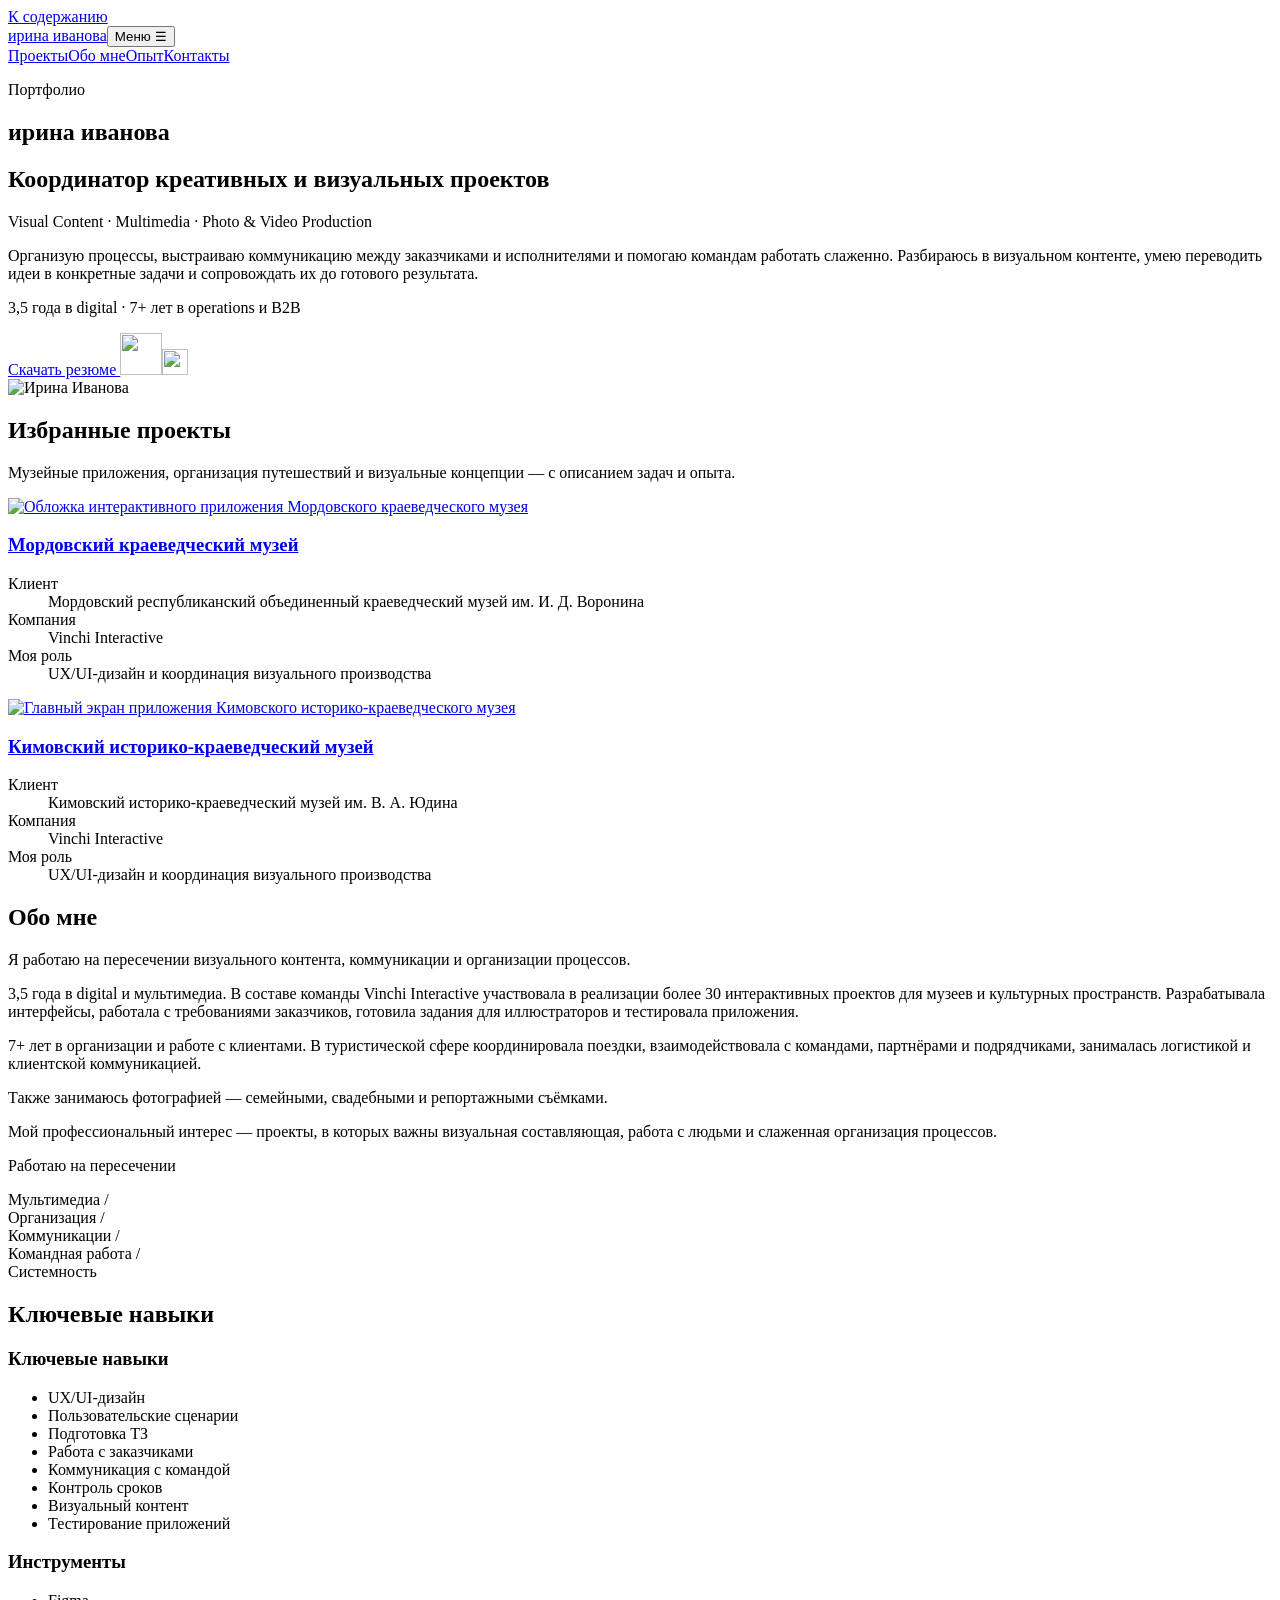
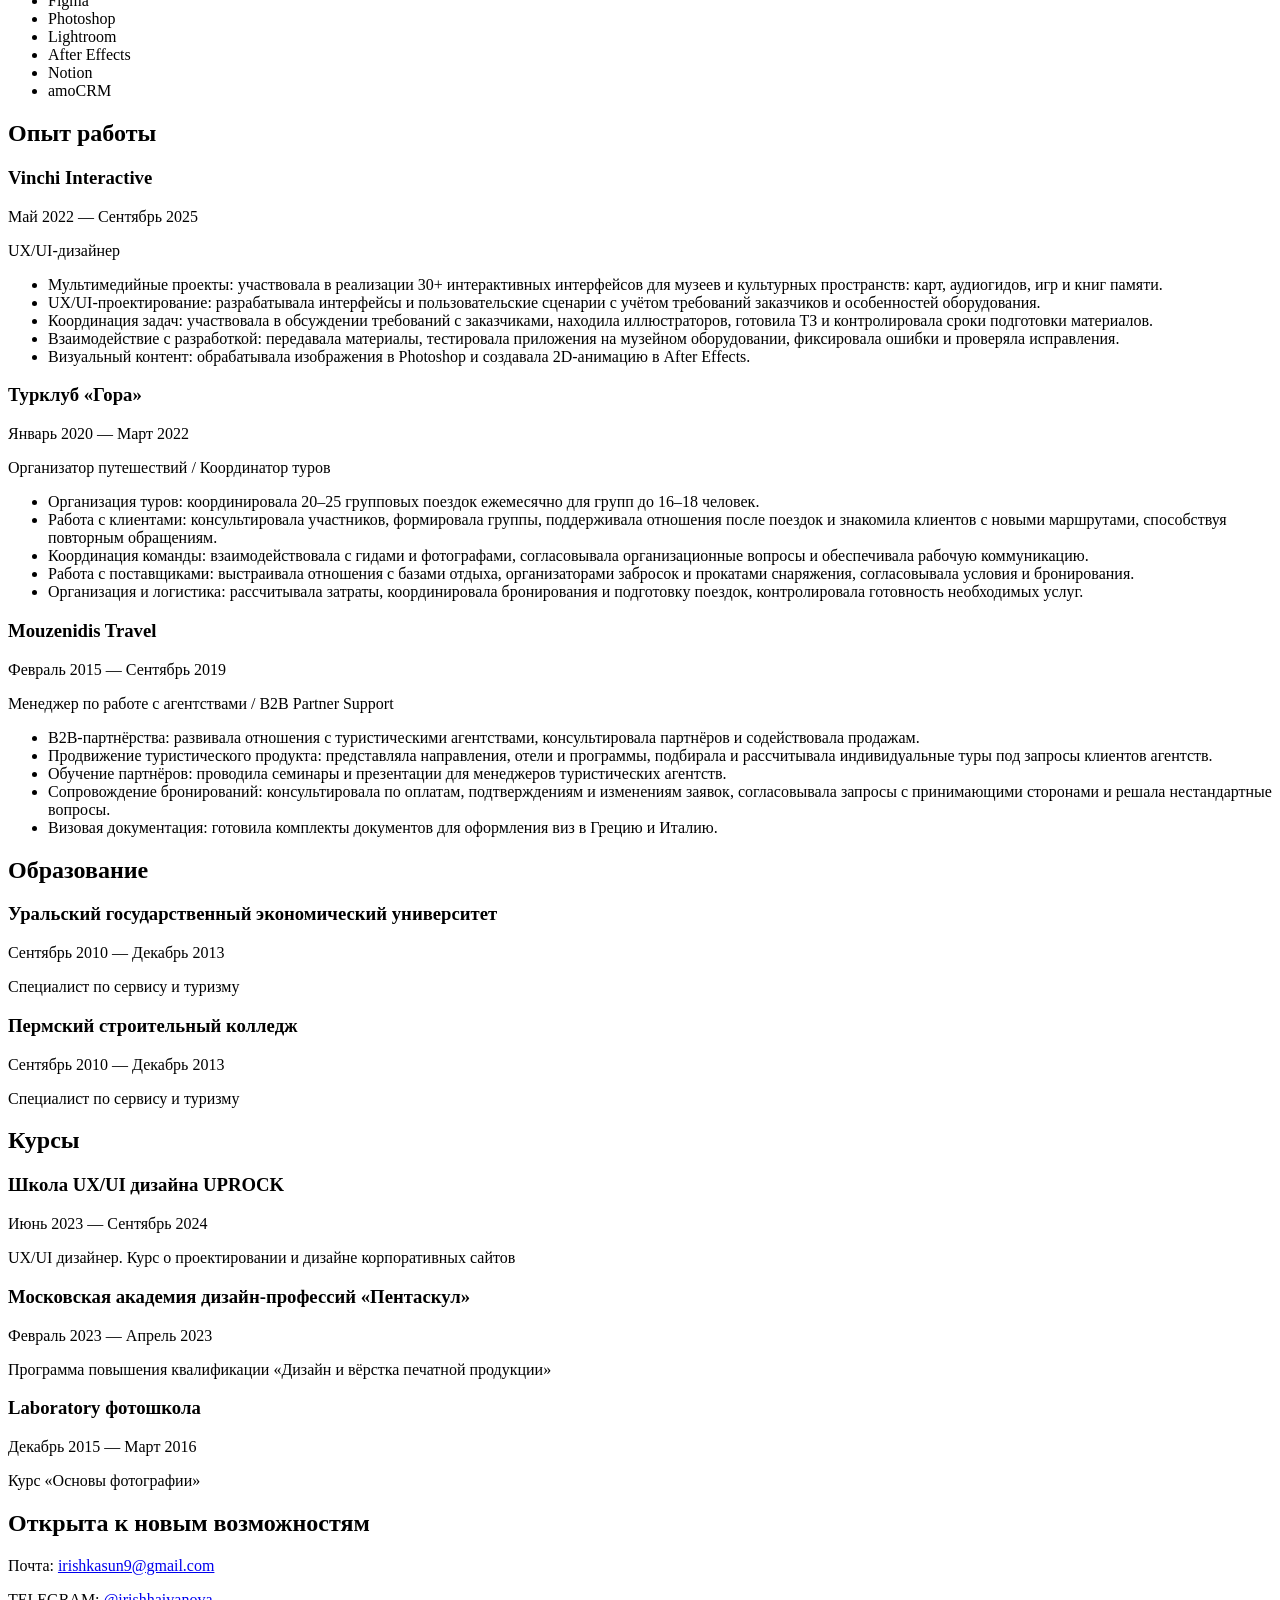
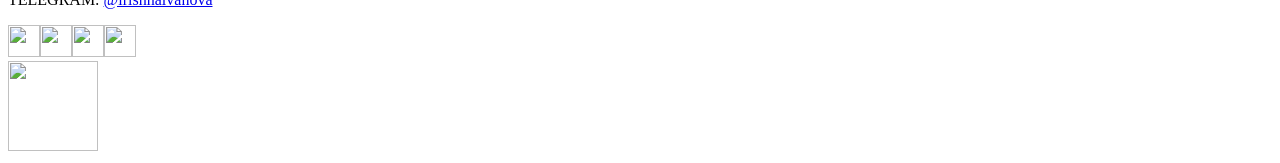
==== index.html @ a495ea42 "ver. 0.9.1" ====
<!DOCTYPE html><html lang="ru"><head><meta charset="UTF-8"><meta name="viewport" content="width=device-width, initial-scale=1"><meta name="description" content="Координация проектов, UX/UI-дизайн и фотография. Опыт Ирины Ивановой в туризме, музейных интерактивах и визуальных историях. Белград, Сербия."><meta name="theme-color" content="#0a0a0a"><meta property="og:title" content="Ирина Иванова — проекты, дизайн и фотография"><meta property="og:description" content="Координация проектов, UX/UI-дизайн и фотография. Опыт Ирины Ивановой в туризме, музейных интерактивах и визуальных историях. Белград, Сербия."><meta property="og:type" content="website"><meta property="og:locale" content="ru_RU"><link rel="icon" type="image/svg+xml" href="/personal-site/favicon.svg"><title>Ирина Иванова — проекты, дизайн и фотография</title><link rel="stylesheet" href="/personal-site/_astro/BaseLayout.BoAGHqzW.css"></head><body><a class="skip-link" href="#main">К содержанию</a><header class="site-header"><a class="wordmark" href="/personal-site/" aria-label="Ирина Иванова — главная">ирина иванова</a><button class="menu-toggle" type="button" aria-expanded="false" aria-controls="main-nav">Меню <span aria-hidden="true">☰</span></button><nav id="main-nav" aria-label="Основная навигация"><a href="/personal-site/#projects">Проекты</a><a href="/personal-site/#about">Обо мне</a><a href="/personal-site/#experience">Опыт</a><a href="#contact">Контакты</a></nav></header><script type="module">var e=document.querySelector(`.menu-toggle`),t=document.querySelector(`#main-nav`);function n(){e?.setAttribute(`aria-expanded`,`false`),t?.classList.remove(`is-open`)}e?.addEventListener(`click`,()=>{let n=e.getAttribute(`aria-expanded`)!==`true`;e.setAttribute(`aria-expanded`,String(n)),t?.classList.toggle(`is-open`,n)}),t?.querySelectorAll(`a`).forEach(e=>e.addEventListener(`click`,n)),document.addEventListener(`keydown`,t=>{t.key===`Escape`&&e?.getAttribute(`aria-expanded`)===`true`&&(n(),e.focus())});</script><main id="main"><section class="hero wrap" aria-labelledby="hero-title"><div class="hero-copy"><p class="eyebrow">Портфолио</p><h1 id="hero-title">ирина иванова</h1><div class="hero-description"><h2>Координатор креативных и визуальных проектов</h2><p class="hero-directions">Visual Content · Multimedia · Photo &amp; Video Production</p><p>Организую процессы, выстраиваю коммуникацию между заказчиками и исполнителями и помогаю командам работать слаженно. Разбираюсь в визуальном контенте, умею переводить идеи в конкретные задачи и сопровождать их до готового результата.</p><p class="hero-summary">3,5 года в digital · 7+ лет в operations и B2B</p></div><div class="hero-actions"><a class="button" href="/personal-site/documents/irina-ivanova-resume.pdf" download>Скачать резюме <img src="/personal-site/icons/button-circle.svg" alt="" width="42" height="42"></a><span class="hero-social social-placeholder" role="img" aria-label="LinkedIn — ссылка скоро появится" title="LinkedIn — ссылка скоро появится"><img src="/personal-site/icons/linkedin-small.svg" alt="" width="26" height="26"></span></div></div><img class="hero-portrait" src="/personal-site/images/figma-portrait.png" alt="Ирина Иванова" width="380" height="376" fetchpriority="high"></section><section id="projects" class="section projects-section"><div class="wrap"><div class="projects-heading"><h2>Избранные проекты</h2><p>Музейные приложения, организация путешествий и визуальные концепции — с описанием задач и опыта.</p></div><div class="project-grid"><article class="project-card"><a class="project-image" href="/personal-site/projects/mordovia/" aria-label="Посмотреть проект: Мордовский краеведческий музей"><img src="/personal-site/images/mordovia/cover.webp" alt="Обложка интерактивного приложения Мордовского краеведческого музея" width="480" height="340" loading="lazy"></a><div class="project-info"><h3><a href="/personal-site/projects/mordovia/">Мордовский краеведческий музей</a></h3><dl class="project-facts"><div><dt>Клиент</dt><dd>Мордовский республиканский объединенный краеведческий музей им. И. Д. Воронина</dd></div><div><dt>Компания</dt><dd>Vinchi Interactive</dd></div><div><dt>Моя роль</dt><dd>UX/UI-дизайн и координация визуального производства</dd></div></dl></div></article><article class="project-card"><a class="project-image" href="/personal-site/projects/kimovsk/" aria-label="Посмотреть проект: Кимовский историко-краеведческий музей"><img src="/personal-site/images/kimovsk/cover.webp" alt="Главный экран приложения Кимовского историко-краеведческого музея" width="480" height="340" loading="lazy"></a><div class="project-info"><h3><a href="/personal-site/projects/kimovsk/">Кимовский историко-краеведческий музей</a></h3><dl class="project-facts"><div><dt>Клиент</dt><dd>Кимовский историко-краеведческий музей им. В. А. Юдина</dd></div><div><dt>Компания</dt><dd>Vinchi Interactive</dd></div><div><dt>Моя роль</dt><dd>UX/UI-дизайн и координация визуального производства</dd></div></dl></div></article></div></div></section><section id="about" class="section"><div class="wrap about-grid"><div><h2>Обо мне</h2><div class="about-copy"><p>Я работаю на пересечении визуального контента, коммуникации и организации процессов.</p><p>3,5 года в digital и мультимедиа. В составе команды Vinchi Interactive участвовала в реализации более 30 интерактивных проектов для музеев и культурных пространств. Разрабатывала интерфейсы, работала с требованиями заказчиков, готовила задания для иллюстраторов и тестировала приложения.</p><p>7+ лет в организации и работе с клиентами. В туристической сфере координировала поездки, взаимодействовала с командами, партнёрами и подрядчиками, занималась логистикой и клиентской коммуникацией.</p><p>Также занимаюсь фотографией — семейными, свадебными и репортажными съёмками.</p><p>Мой профессиональный интерес — проекты, в которых важны визуальная составляющая, работа с людьми и слаженная организация процессов.</p></div></div><div class="intersection"><p class="eyebrow">Работаю на пересечении</p><p class="intersection-words"><span>Мультимедиа /</span><br> Организация /<br> <span>Коммуникации /</span><br> Командная работа /<br> <span>Системность</span></p></div></div></section><section id="skills" class="section"><div class="wrap split-section"><h2>Ключевые навыки</h2><div class="skill-groups"><div><h3>Ключевые навыки</h3><ul class="chips"><li>UX/UI-дизайн</li><li>Пользовательские сценарии</li><li>Подготовка ТЗ</li><li>Работа с заказчиками</li><li>Коммуникация с командой</li><li>Контроль сроков</li><li>Визуальный контент</li><li>Тестирование приложений</li></ul></div><div><h3>Инструменты</h3><ul class="chips"><li>Figma</li><li>Photoshop</li><li>Lightroom</li><li>After Effects</li><li>Notion</li><li>amoCRM</li></ul></div></div></div></section><section id="experience" class="section"><div class="wrap split-section"><h2>Опыт работы</h2><div class="entries"><article class="entry"><div class="entry-heading"><h3>Vinchi Interactive</h3><p class="entry-date">Май 2022 — Сентябрь 2025</p></div><p class="entry-subtitle">UX/UI-дизайнер</p><ul><li>Мультимедийные проекты: участвовала в реализации 30+ интерактивных интерфейсов для музеев и культурных пространств: карт, аудиогидов, игр и книг памяти.</li><li>UX/UI-проектирование: разрабатывала интерфейсы и пользовательские сценарии с учётом требований заказчиков и особенностей оборудования.</li><li>Координация задач: участвовала в обсуждении требований с заказчиками, находила иллюстраторов, готовила ТЗ и контролировала сроки подготовки материалов.</li><li>Взаимодействие с разработкой: передавала материалы, тестировала приложения на музейном оборудовании, фиксировала ошибки и проверяла исправления.</li><li>Визуальный контент: обрабатывала изображения в Photoshop и создавала 2D-анимацию в After Effects.</li></ul></article><article class="entry"><div class="entry-heading"><h3>Турклуб «Гора»</h3><p class="entry-date">Январь 2020 — Март 2022</p></div><p class="entry-subtitle">Организатор путешествий / Координатор туров</p><ul><li>Организация туров: координировала 20–25 групповых поездок ежемесячно для групп до 16–18 человек.</li><li>Работа с клиентами: консультировала участников, формировала группы, поддерживала отношения после поездок и знакомила клиентов с новыми маршрутами, способствуя повторным обращениям.</li><li>Координация команды: взаимодействовала с гидами и фотографами, согласовывала организационные вопросы и обеспечивала рабочую коммуникацию.</li><li>Работа с поставщиками: выстраивала отношения с базами отдыха, организаторами забросок и прокатами снаряжения, согласовывала условия и бронирования.</li><li>Организация и логистика: рассчитывала затраты, координировала бронирования и подготовку поездок, контролировала готовность необходимых услуг.</li></ul></article><article class="entry"><div class="entry-heading"><h3>Mouzenidis Travel</h3><p class="entry-date">Февраль 2015 — Сентябрь 2019</p></div><p class="entry-subtitle">Менеджер по работе с агентствами / B2B Partner Support</p><ul><li>B2B-партнёрства: развивала отношения с туристическими агентствами, консультировала партнёров и содействовала продажам.</li><li>Продвижение туристического продукта: представляла направления, отели и программы, подбирала и рассчитывала индивидуальные туры под запросы клиентов агентств.</li><li>Обучение партнёров: проводила семинары и презентации для менеджеров туристических агентств.</li><li>Сопровождение бронирований: консультировала по оплатам, подтверждениям и изменениям заявок, согласовывала запросы с принимающими сторонами и решала нестандартные вопросы.</li><li>Визовая документация: готовила комплекты документов для оформления виз в Грецию и Италию.</li></ul></article></div></div></section><section id="education" class="section"><div class="wrap split-section"><h2>Образование</h2><div class="entries"><article class="entry"><div class="entry-heading"><h3>Уральский государственный экономический университет</h3><p class="entry-date">Сентябрь 2010 — Декабрь 2013</p></div><p class="entry-subtitle">Специалист по сервису и туризму</p></article><article class="entry"><div class="entry-heading"><h3>Пермский строительный колледж</h3><p class="entry-date">Сентябрь 2010 — Декабрь 2013</p></div><p class="entry-subtitle">Специалист по сервису и туризму</p></article></div></div></section><section id="courses" class="section"><div class="wrap split-section"><h2>Курсы</h2><div class="entries"><article class="entry"><div class="entry-heading"><h3>Школа UX/UI дизайна UPROCK</h3><p class="entry-date">Июнь 2023 — Сентябрь 2024</p></div><p class="entry-subtitle">UX/UI дизайнер. Курс о проектировании и дизайне корпоративных сайтов</p></article><article class="entry"><div class="entry-heading"><h3>Московская академия дизайн-профессий «Пентаскул»</h3><p class="entry-date">Февраль 2023 — Апрель 2023</p></div><p class="entry-subtitle">Программа повышения квалификации «Дизайн и вёрстка печатной продукции»</p></article><article class="entry"><div class="entry-heading"><h3>Laboratory фотошкола</h3><p class="entry-date">Декабрь 2015 — Март 2016</p></div><p class="entry-subtitle">Курс «Основы фотографии»</p></article></div></div></section></main><footer id="contact" class="contact-section"><div class="wrap contact-inner"><div><h2>Открыта к новым возможностям</h2><div class="contact-details"><p>Почта: <a href="mailto:irishkasun9@gmail.com">irishkasun9@gmail.com</a></p><p>TELEGRAM: <a href="https://t.me/irishhaivanova" target="_blank" rel="noreferrer">@irishhaivanova</a></p></div><div class="social-links" aria-label="Социальные сети"><span class="social-placeholder" role="img" aria-label="LinkedIn — ссылка скоро появится" title="LinkedIn — ссылка скоро появится"><img src="/personal-site/icons/linkedin.svg" alt="" width="32" height="32"></span><a href="https://www.behance.net/irinaivanovaperm" target="_blank" rel="noreferrer" aria-label="Behance"><img src="/personal-site/icons/behance.svg" alt="" width="32" height="32"></a><span class="social-placeholder" role="img" aria-label="Instagram — ссылка скоро появится" title="Instagram — ссылка скоро появится"><img src="/personal-site/icons/instagram.svg" alt="" width="32" height="32"></span><a href="https://t.me/irishhaivanova" target="_blank" rel="noreferrer" aria-label="Telegram"><img src="/personal-site/icons/telegram.svg" alt="" width="32" height="32"></a></div></div><a class="back-to-top" href="#main" aria-label="Вернуться наверх"><img src="/personal-site/icons/top-circle.svg" alt="" width="90" height="90"><img class="top-arrow" src="/personal-site/icons/top-arrow.svg" alt="" width="24.3223" height="17.9445"></a></div></footer><dialog class="lightbox" aria-label="Просмотр изображения"><button class="lightbox-close" type="button" aria-label="Закрыть изображение">Закрыть ×</button><figure><img alt=""><figcaption></figcaption></figure></dialog><script type="module">var e=document.querySelector(`.lightbox`),t=e?.querySelector(`img`),n=e?.querySelector(`figcaption`);document.querySelectorAll(`[data-image]`).forEach(r=>{r.addEventListener(`click`,()=>{e&&t&&n&&(t.src=r.dataset.image||``,t.alt=r.dataset.caption||``,n.textContent=r.dataset.caption||``,e.showModal(),document.body.classList.add(`dialog-open`))})}),e?.querySelector(`button`)?.addEventListener(`click`,()=>e.close()),e?.addEventListener(`click`,t=>{t.target===e&&e.close()}),e?.addEventListener(`close`,()=>document.body.classList.remove(`dialog-open`));</script></body></html>
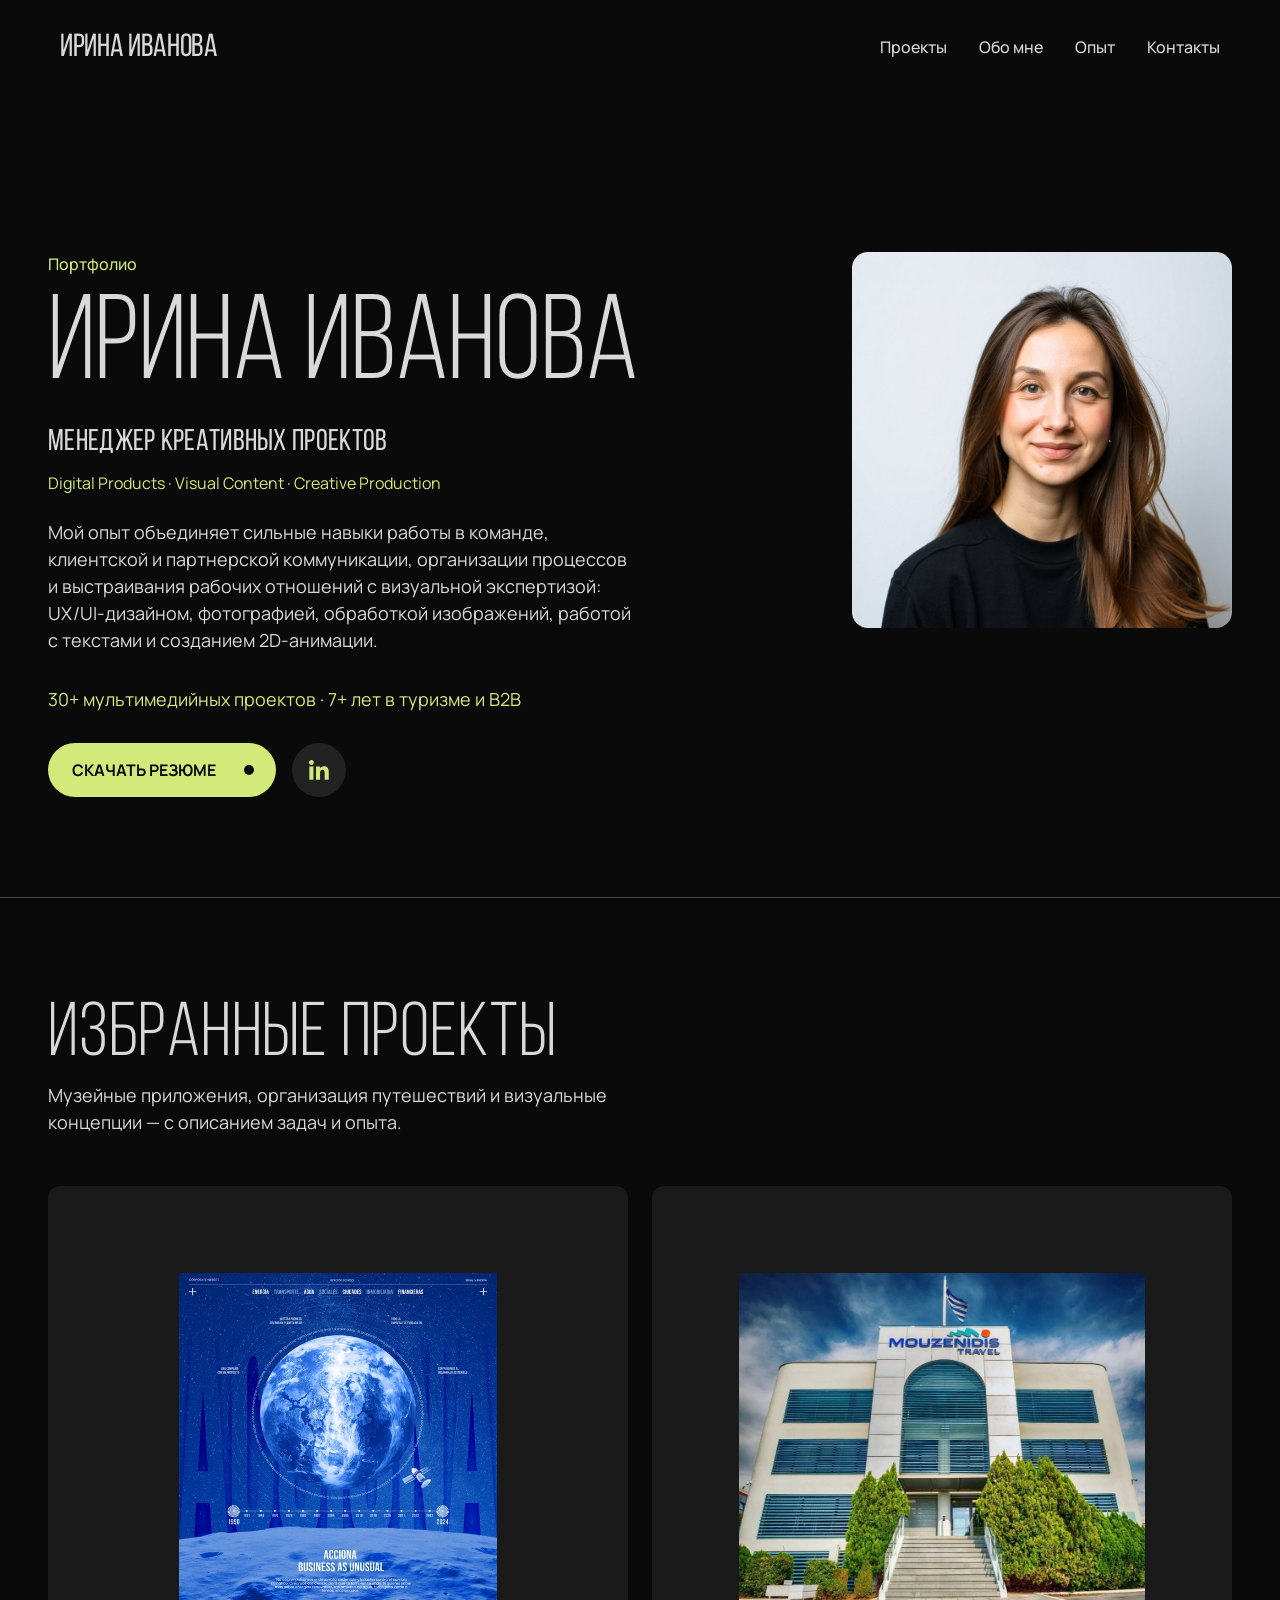
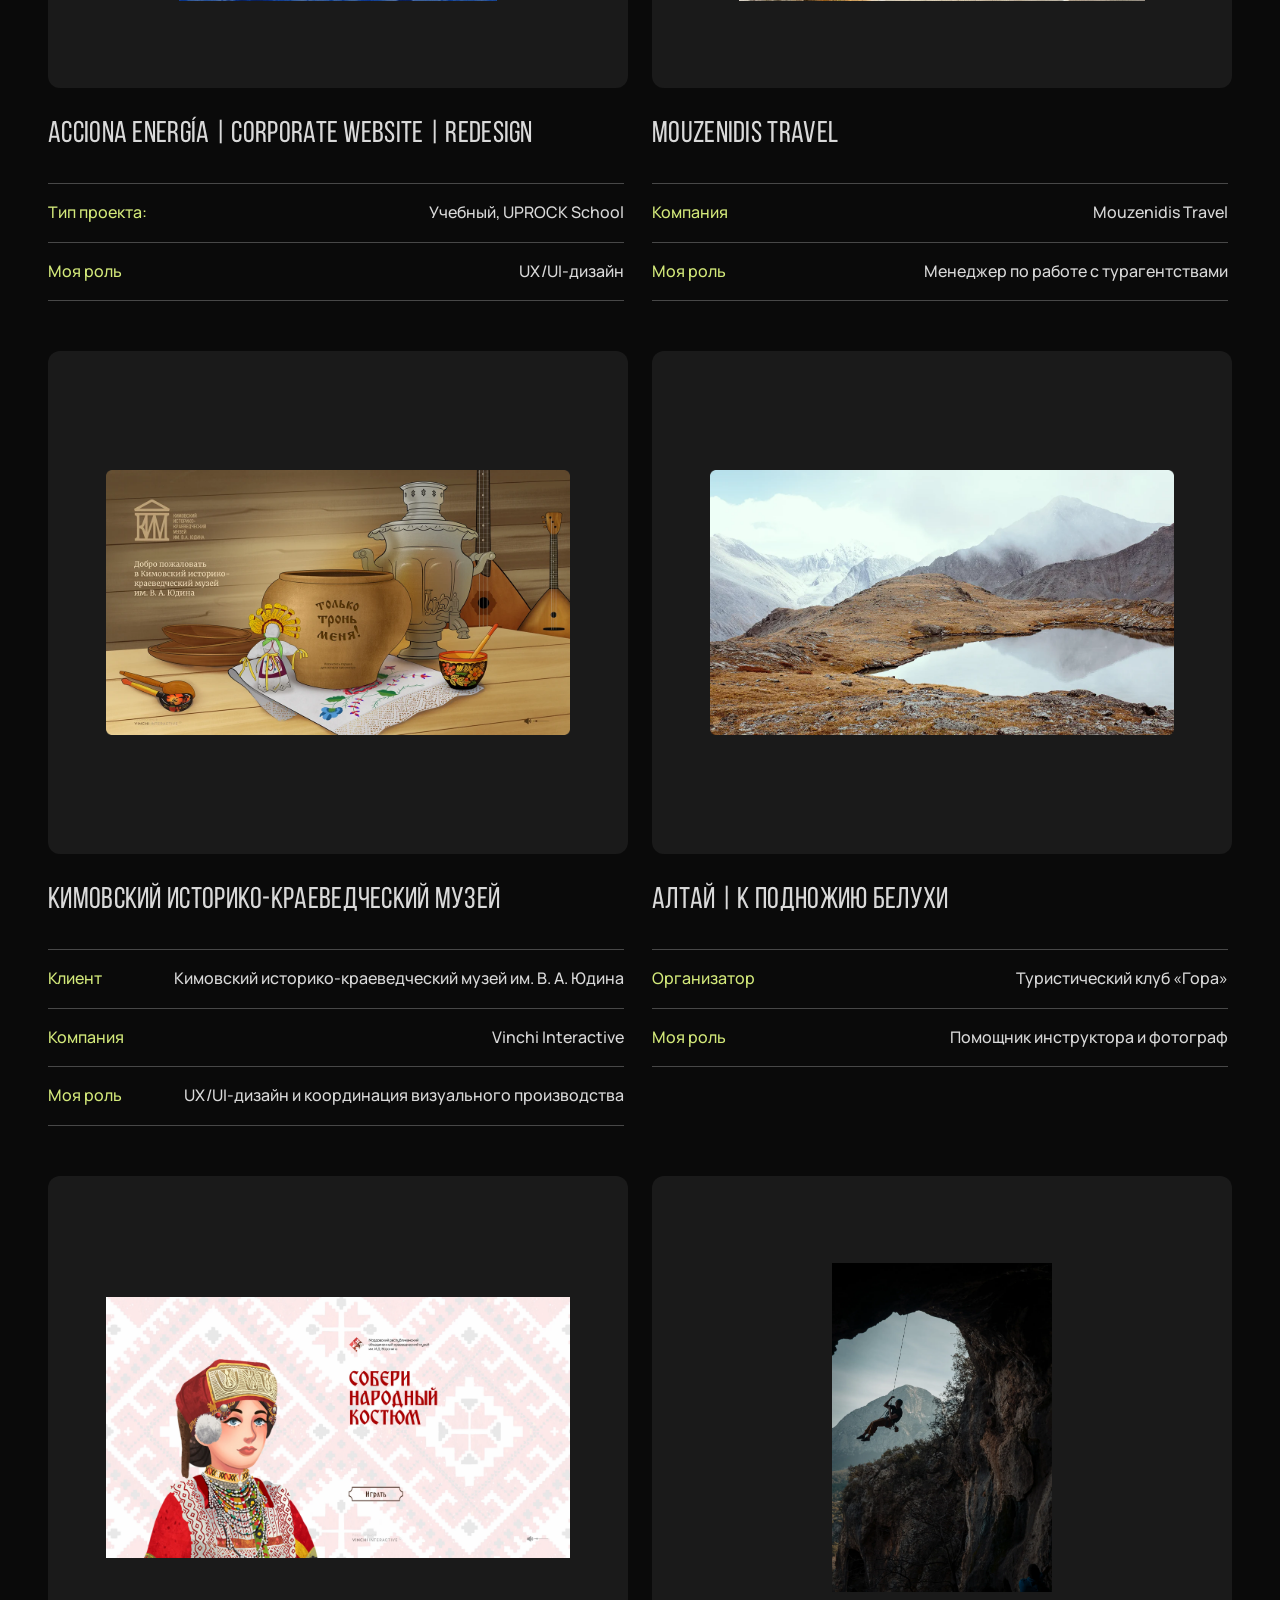
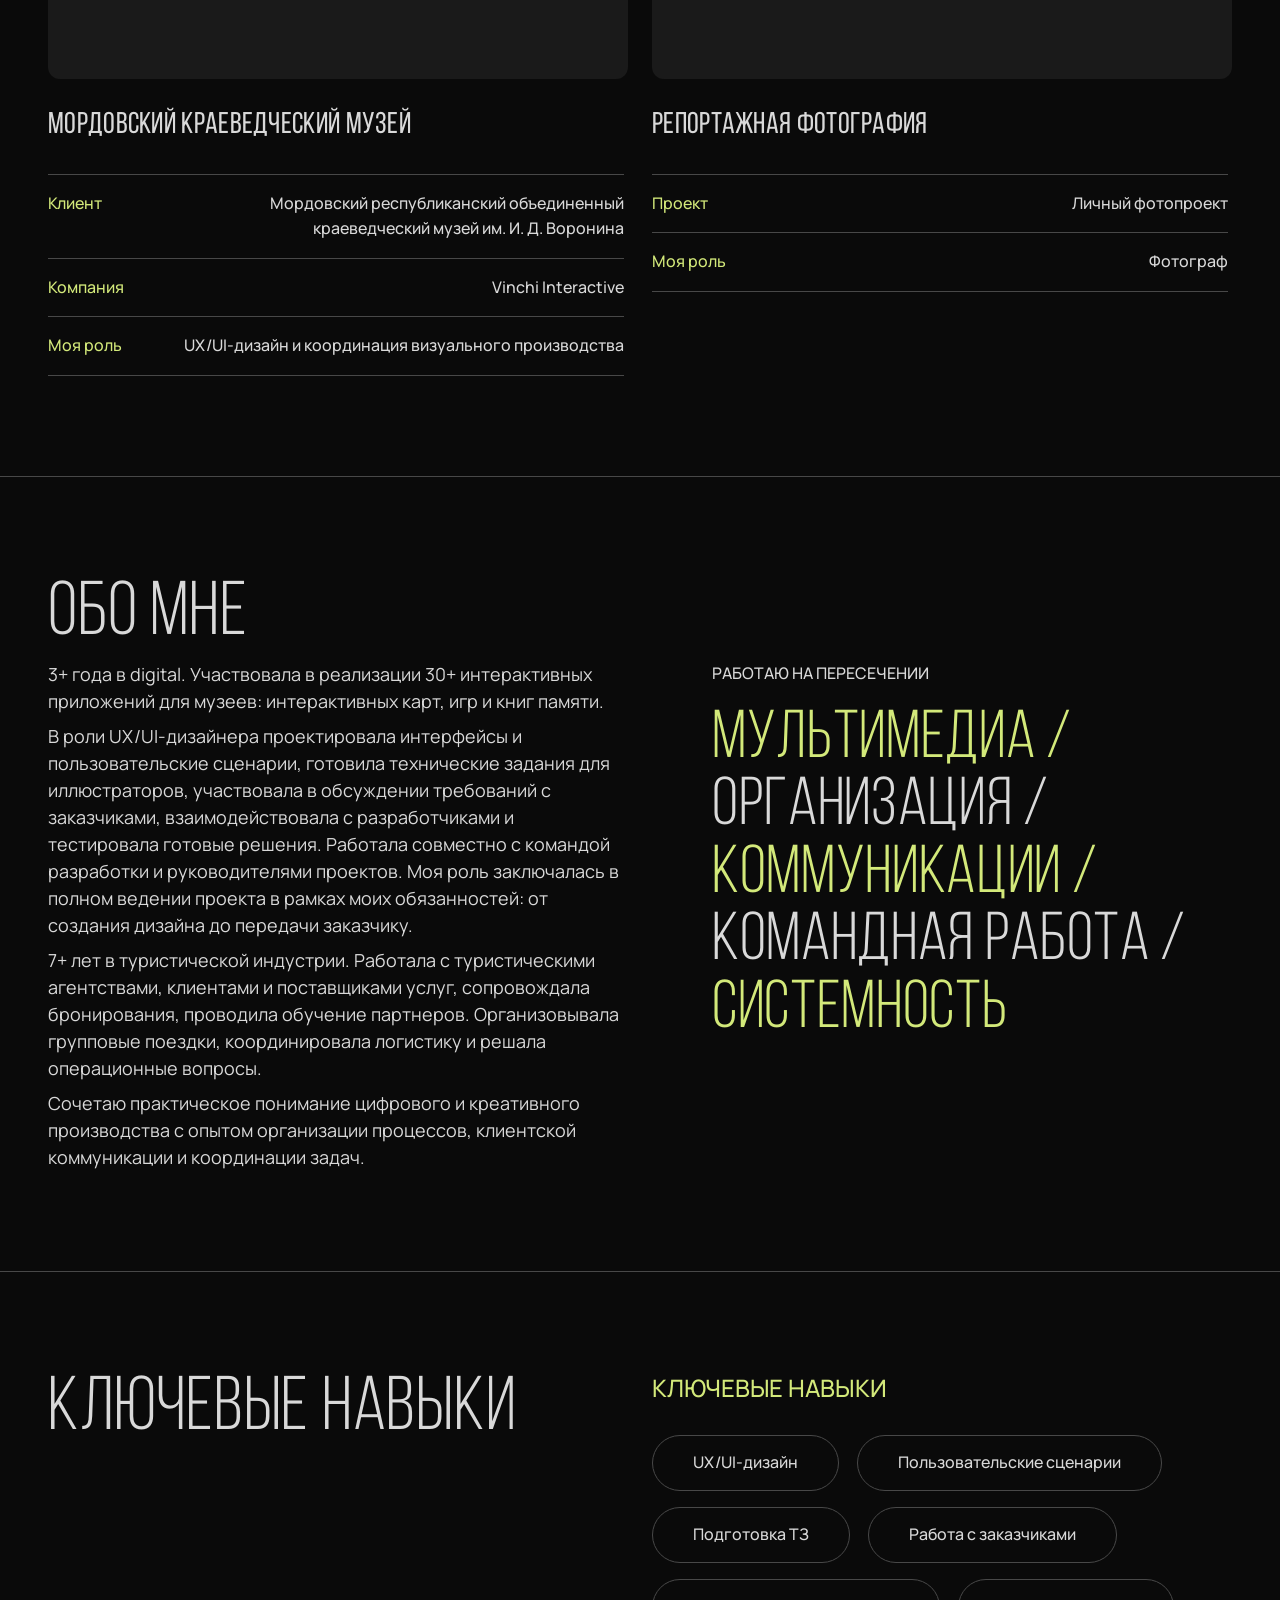
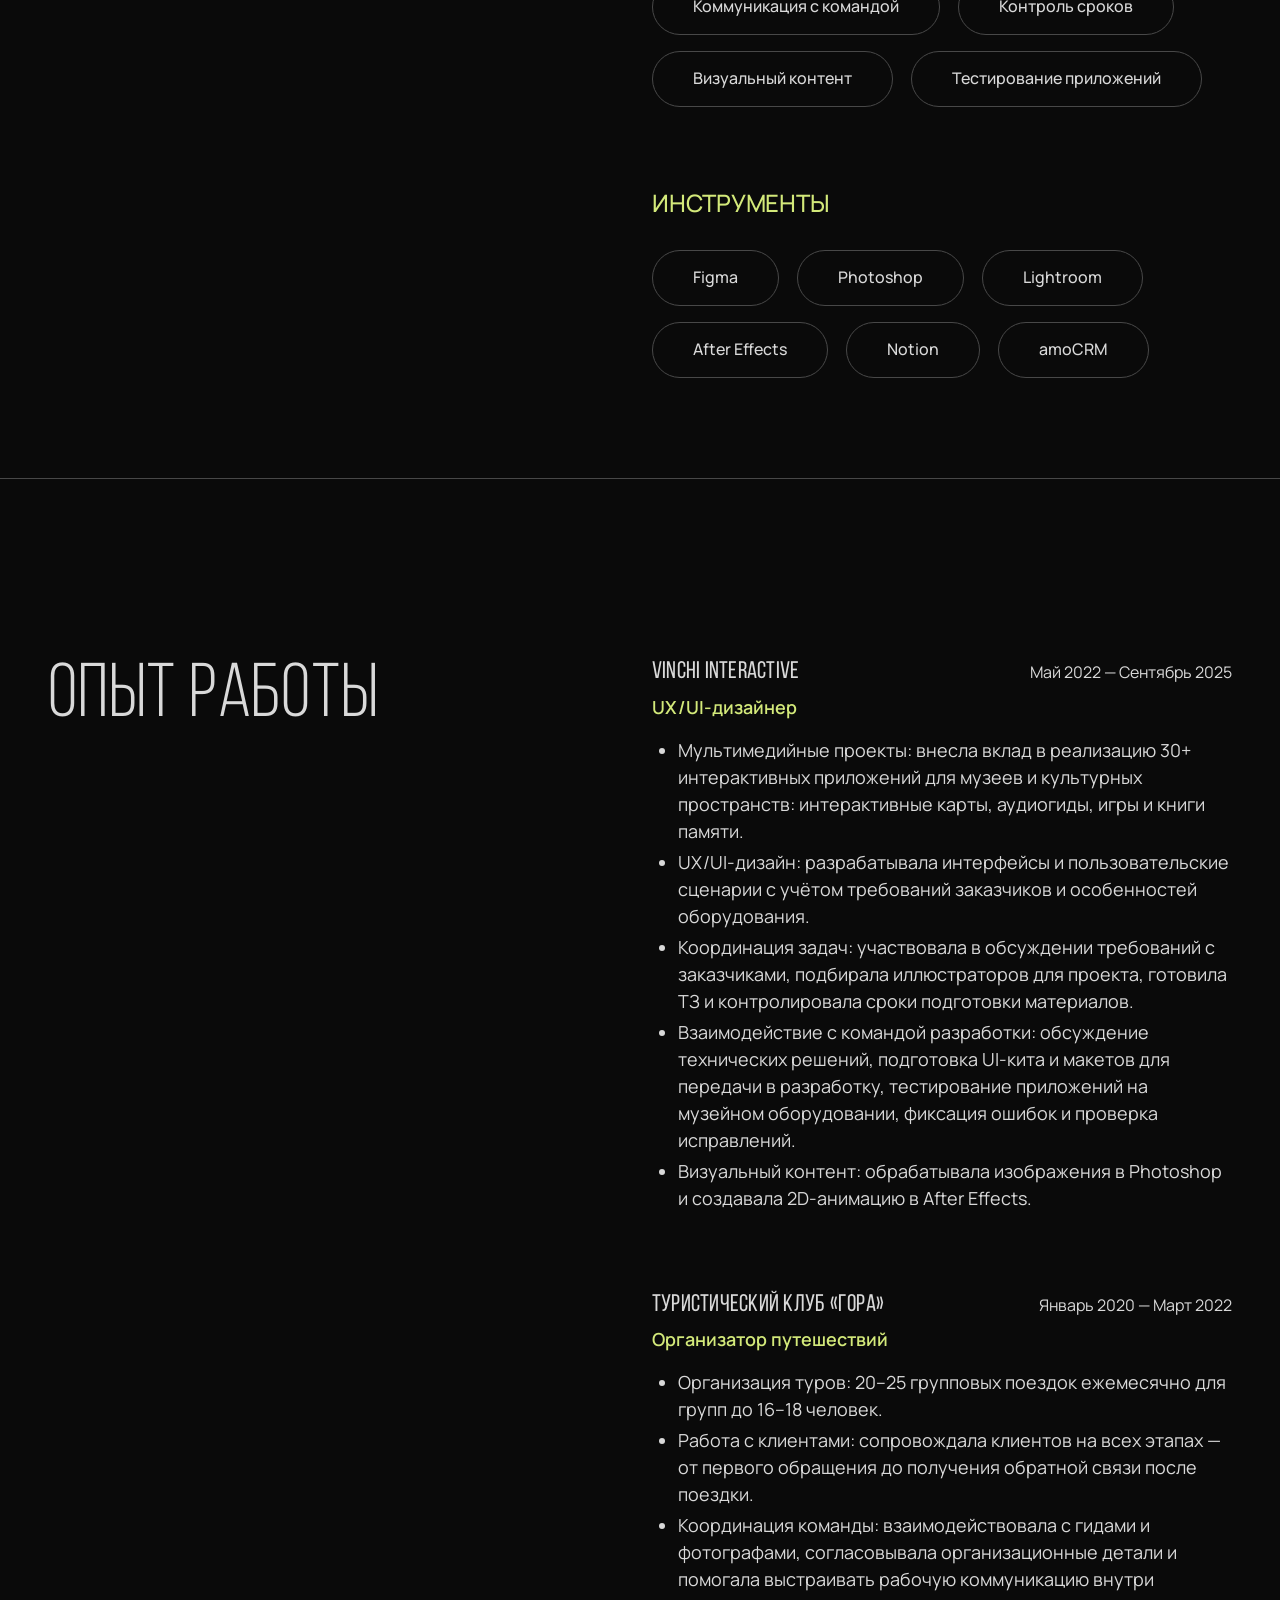
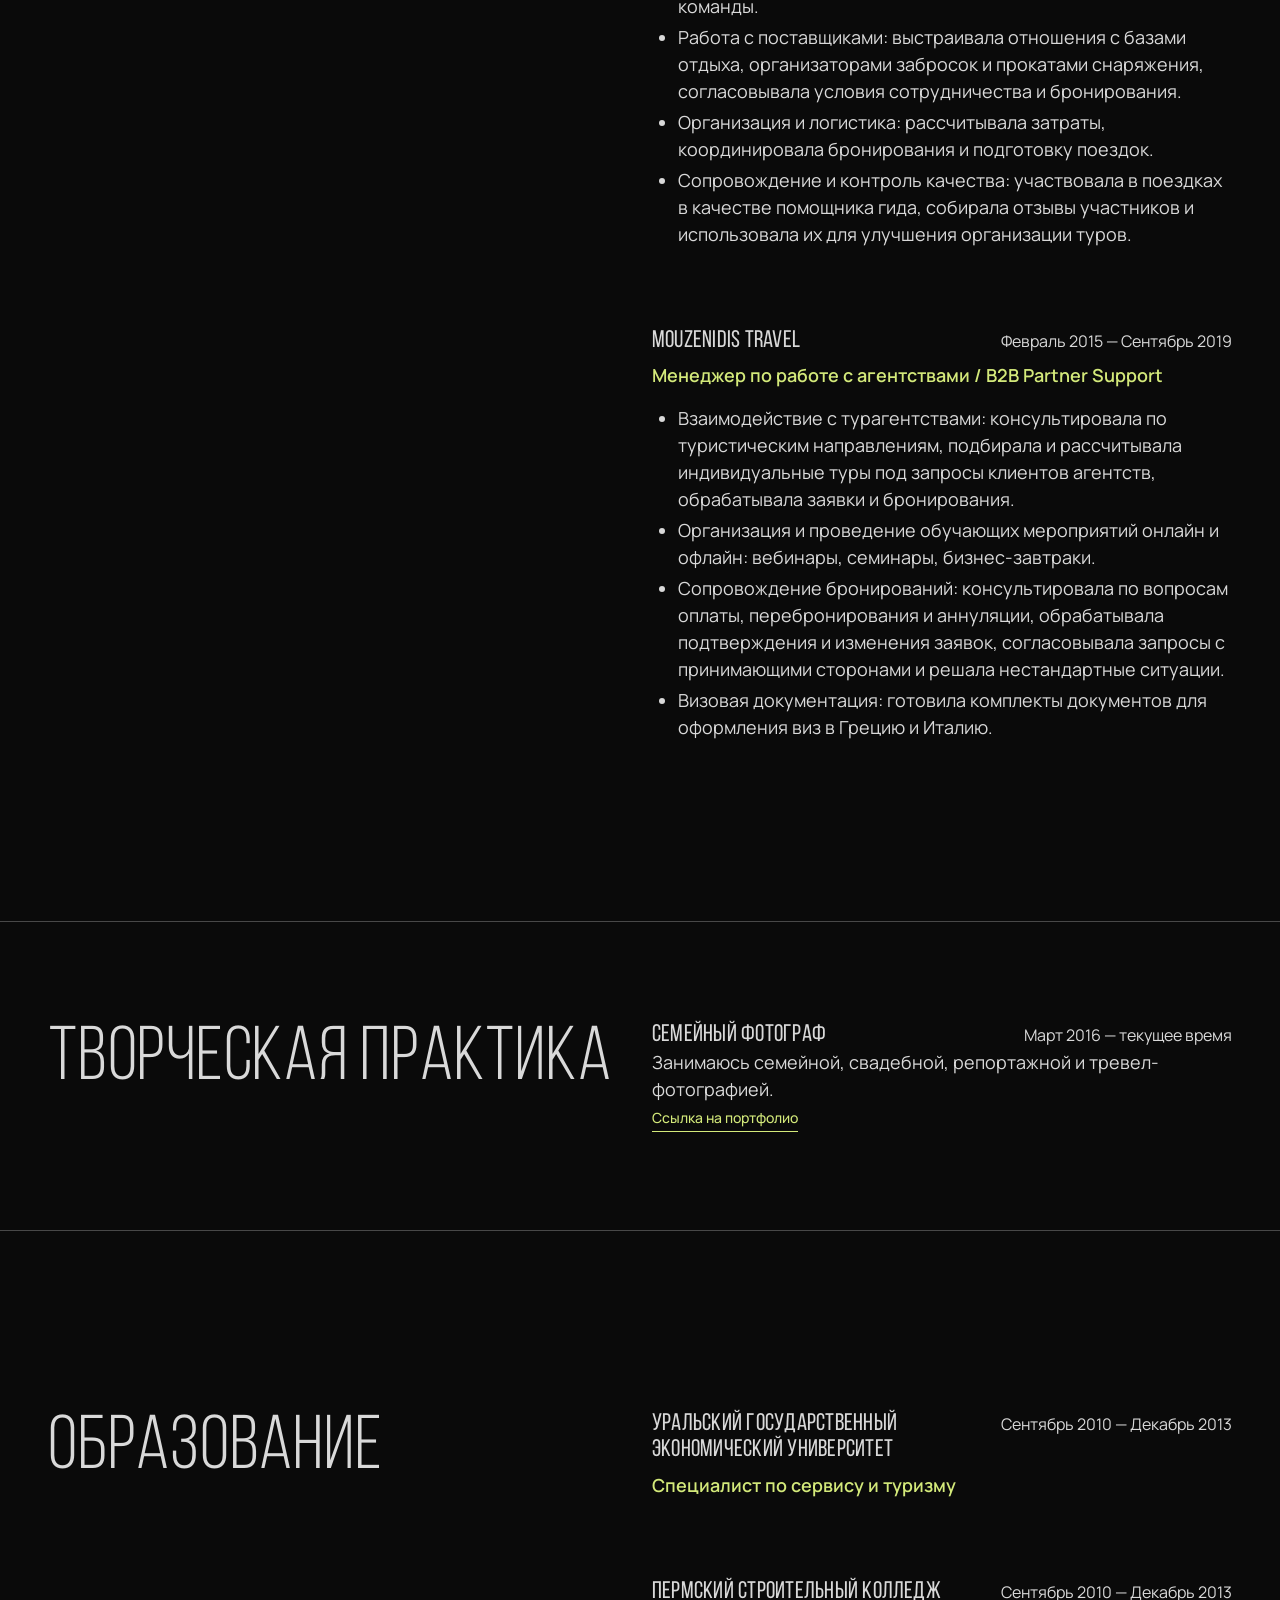
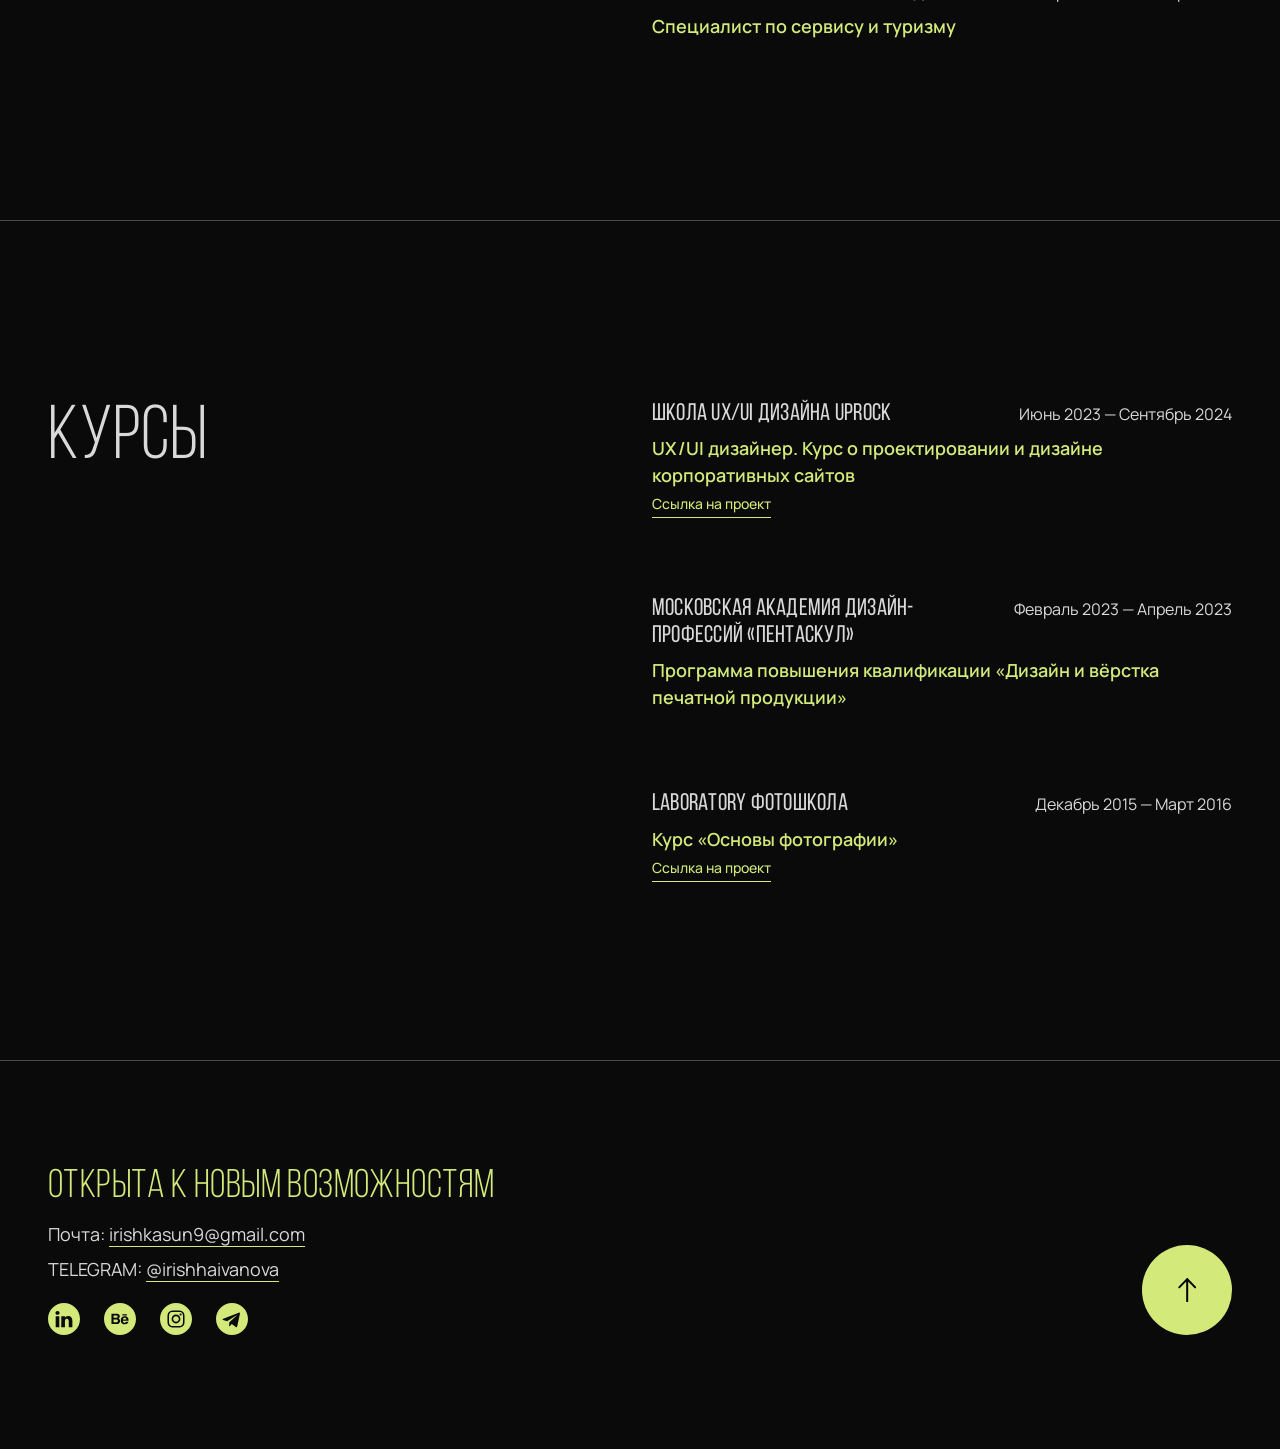
==== commit 33a4e451: "ver.0.9.2" ====
--- a/index.html
+++ b/index.html
@@ -1 +1 @@
-<!DOCTYPE html><html lang="ru"><head><meta charset="UTF-8"><meta name="viewport" content="width=device-width, initial-scale=1"><meta name="description" content="Координация проектов, UX/UI-дизайн и фотография. Опыт Ирины Ивановой в туризме, музейных интерактивах и визуальных историях. Белград, Сербия."><meta name="theme-color" content="#0a0a0a"><meta property="og:title" content="Ирина Иванова — проекты, дизайн и фотография"><meta property="og:description" content="Координация проектов, UX/UI-дизайн и фотография. Опыт Ирины Ивановой в туризме, музейных интерактивах и визуальных историях. Белград, Сербия."><meta property="og:type" content="website"><meta property="og:locale" content="ru_RU"><link rel="icon" type="image/svg+xml" href="/personal-site/favicon.svg"><title>Ирина Иванова — проекты, дизайн и фотография</title><link rel="stylesheet" href="/personal-site/_astro/BaseLayout.BoAGHqzW.css"></head><body><a class="skip-link" href="#main">К содержанию</a><header class="site-header"><a class="wordmark" href="/personal-site/" aria-label="Ирина Иванова — главная">ирина иванова</a><button class="menu-toggle" type="button" aria-expanded="false" aria-controls="main-nav">Меню <span aria-hidden="true">☰</span></button><nav id="main-nav" aria-label="Основная навигация"><a href="/personal-site/#projects">Проекты</a><a href="/personal-site/#about">Обо мне</a><a href="/personal-site/#experience">Опыт</a><a href="#contact">Контакты</a></nav></header><script type="module">var e=document.querySelector(`.menu-toggle`),t=document.querySelector(`#main-nav`);function n(){e?.setAttribute(`aria-expanded`,`false`),t?.classList.remove(`is-open`)}e?.addEventListener(`click`,()=>{let n=e.getAttribute(`aria-expanded`)!==`true`;e.setAttribute(`aria-expanded`,String(n)),t?.classList.toggle(`is-open`,n)}),t?.querySelectorAll(`a`).forEach(e=>e.addEventListener(`click`,n)),document.addEventListener(`keydown`,t=>{t.key===`Escape`&&e?.getAttribute(`aria-expanded`)===`true`&&(n(),e.focus())});</script><main id="main"><section class="hero wrap" aria-labelledby="hero-title"><div class="hero-copy"><p class="eyebrow">Портфолио</p><h1 id="hero-title">ирина иванова</h1><div class="hero-description"><h2>Координатор креативных и визуальных проектов</h2><p class="hero-directions">Visual Content · Multimedia · Photo &amp; Video Production</p><p>Организую процессы, выстраиваю коммуникацию между заказчиками и исполнителями и помогаю командам работать слаженно. Разбираюсь в визуальном контенте, умею переводить идеи в конкретные задачи и сопровождать их до готового результата.</p><p class="hero-summary">3,5 года в digital · 7+ лет в operations и B2B</p></div><div class="hero-actions"><a class="button" href="/personal-site/documents/irina-ivanova-resume.pdf" download>Скачать резюме <img src="/personal-site/icons/button-circle.svg" alt="" width="42" height="42"></a><span class="hero-social social-placeholder" role="img" aria-label="LinkedIn — ссылка скоро появится" title="LinkedIn — ссылка скоро появится"><img src="/personal-site/icons/linkedin-small.svg" alt="" width="26" height="26"></span></div></div><img class="hero-portrait" src="/personal-site/images/figma-portrait.png" alt="Ирина Иванова" width="380" height="376" fetchpriority="high"></section><section id="projects" class="section projects-section"><div class="wrap"><div class="projects-heading"><h2>Избранные проекты</h2><p>Музейные приложения, организация путешествий и визуальные концепции — с описанием задач и опыта.</p></div><div class="project-grid"><article class="project-card"><a class="project-image" href="/personal-site/projects/mordovia/" aria-label="Посмотреть проект: Мордовский краеведческий музей"><img src="/personal-site/images/mordovia/cover.webp" alt="Обложка интерактивного приложения Мордовского краеведческого музея" width="480" height="340" loading="lazy"></a><div class="project-info"><h3><a href="/personal-site/projects/mordovia/">Мордовский краеведческий музей</a></h3><dl class="project-facts"><div><dt>Клиент</dt><dd>Мордовский республиканский объединенный краеведческий музей им. И. Д. Воронина</dd></div><div><dt>Компания</dt><dd>Vinchi Interactive</dd></div><div><dt>Моя роль</dt><dd>UX/UI-дизайн и координация визуального производства</dd></div></dl></div></article><article class="project-card"><a class="project-image" href="/personal-site/projects/kimovsk/" aria-label="Посмотреть проект: Кимовский историко-краеведческий музей"><img src="/personal-site/images/kimovsk/cover.webp" alt="Главный экран приложения Кимовского историко-краеведческого музея" width="480" height="340" loading="lazy"></a><div class="project-info"><h3><a href="/personal-site/projects/kimovsk/">Кимовский историко-краеведческий музей</a></h3><dl class="project-facts"><div><dt>Клиент</dt><dd>Кимовский историко-краеведческий музей им. В. А. Юдина</dd></div><div><dt>Компания</dt><dd>Vinchi Interactive</dd></div><div><dt>Моя роль</dt><dd>UX/UI-дизайн и координация визуального производства</dd></div></dl></div></article></div></div></section><section id="about" class="section"><div class="wrap about-grid"><div><h2>Обо мне</h2><div class="about-copy"><p>Я работаю на пересечении визуального контента, коммуникации и организации процессов.</p><p>3,5 года в digital и мультимедиа. В составе команды Vinchi Interactive участвовала в реализации более 30 интерактивных проектов для музеев и культурных пространств. Разрабатывала интерфейсы, работала с требованиями заказчиков, готовила задания для иллюстраторов и тестировала приложения.</p><p>7+ лет в организации и работе с клиентами. В туристической сфере координировала поездки, взаимодействовала с командами, партнёрами и подрядчиками, занималась логистикой и клиентской коммуникацией.</p><p>Также занимаюсь фотографией — семейными, свадебными и репортажными съёмками.</p><p>Мой профессиональный интерес — проекты, в которых важны визуальная составляющая, работа с людьми и слаженная организация процессов.</p></div></div><div class="intersection"><p class="eyebrow">Работаю на пересечении</p><p class="intersection-words"><span>Мультимедиа /</span><br> Организация /<br> <span>Коммуникации /</span><br> Командная работа /<br> <span>Системность</span></p></div></div></section><section id="skills" class="section"><div class="wrap split-section"><h2>Ключевые навыки</h2><div class="skill-groups"><div><h3>Ключевые навыки</h3><ul class="chips"><li>UX/UI-дизайн</li><li>Пользовательские сценарии</li><li>Подготовка ТЗ</li><li>Работа с заказчиками</li><li>Коммуникация с командой</li><li>Контроль сроков</li><li>Визуальный контент</li><li>Тестирование приложений</li></ul></div><div><h3>Инструменты</h3><ul class="chips"><li>Figma</li><li>Photoshop</li><li>Lightroom</li><li>After Effects</li><li>Notion</li><li>amoCRM</li></ul></div></div></div></section><section id="experience" class="section"><div class="wrap split-section"><h2>Опыт работы</h2><div class="entries"><article class="entry"><div class="entry-heading"><h3>Vinchi Interactive</h3><p class="entry-date">Май 2022 — Сентябрь 2025</p></div><p class="entry-subtitle">UX/UI-дизайнер</p><ul><li>Мультимедийные проекты: участвовала в реализации 30+ интерактивных интерфейсов для музеев и культурных пространств: карт, аудиогидов, игр и книг памяти.</li><li>UX/UI-проектирование: разрабатывала интерфейсы и пользовательские сценарии с учётом требований заказчиков и особенностей оборудования.</li><li>Координация задач: участвовала в обсуждении требований с заказчиками, находила иллюстраторов, готовила ТЗ и контролировала сроки подготовки материалов.</li><li>Взаимодействие с разработкой: передавала материалы, тестировала приложения на музейном оборудовании, фиксировала ошибки и проверяла исправления.</li><li>Визуальный контент: обрабатывала изображения в Photoshop и создавала 2D-анимацию в After Effects.</li></ul></article><article class="entry"><div class="entry-heading"><h3>Турклуб «Гора»</h3><p class="entry-date">Январь 2020 — Март 2022</p></div><p class="entry-subtitle">Организатор путешествий / Координатор туров</p><ul><li>Организация туров: координировала 20–25 групповых поездок ежемесячно для групп до 16–18 человек.</li><li>Работа с клиентами: консультировала участников, формировала группы, поддерживала отношения после поездок и знакомила клиентов с новыми маршрутами, способствуя повторным обращениям.</li><li>Координация команды: взаимодействовала с гидами и фотографами, согласовывала организационные вопросы и обеспечивала рабочую коммуникацию.</li><li>Работа с поставщиками: выстраивала отношения с базами отдыха, организаторами забросок и прокатами снаряжения, согласовывала условия и бронирования.</li><li>Организация и логистика: рассчитывала затраты, координировала бронирования и подготовку поездок, контролировала готовность необходимых услуг.</li></ul></article><article class="entry"><div class="entry-heading"><h3>Mouzenidis Travel</h3><p class="entry-date">Февраль 2015 — Сентябрь 2019</p></div><p class="entry-subtitle">Менеджер по работе с агентствами / B2B Partner Support</p><ul><li>B2B-партнёрства: развивала отношения с туристическими агентствами, консультировала партнёров и содействовала продажам.</li><li>Продвижение туристического продукта: представляла направления, отели и программы, подбирала и рассчитывала индивидуальные туры под запросы клиентов агентств.</li><li>Обучение партнёров: проводила семинары и презентации для менеджеров туристических агентств.</li><li>Сопровождение бронирований: консультировала по оплатам, подтверждениям и изменениям заявок, согласовывала запросы с принимающими сторонами и решала нестандартные вопросы.</li><li>Визовая документация: готовила комплекты документов для оформления виз в Грецию и Италию.</li></ul></article></div></div></section><section id="education" class="section"><div class="wrap split-section"><h2>Образование</h2><div class="entries"><article class="entry"><div class="entry-heading"><h3>Уральский государственный экономический университет</h3><p class="entry-date">Сентябрь 2010 — Декабрь 2013</p></div><p class="entry-subtitle">Специалист по сервису и туризму</p></article><article class="entry"><div class="entry-heading"><h3>Пермский строительный колледж</h3><p class="entry-date">Сентябрь 2010 — Декабрь 2013</p></div><p class="entry-subtitle">Специалист по сервису и туризму</p></article></div></div></section><section id="courses" class="section"><div class="wrap split-section"><h2>Курсы</h2><div class="entries"><article class="entry"><div class="entry-heading"><h3>Школа UX/UI дизайна UPROCK</h3><p class="entry-date">Июнь 2023 — Сентябрь 2024</p></div><p class="entry-subtitle">UX/UI дизайнер. Курс о проектировании и дизайне корпоративных сайтов</p></article><article class="entry"><div class="entry-heading"><h3>Московская академия дизайн-профессий «Пентаскул»</h3><p class="entry-date">Февраль 2023 — Апрель 2023</p></div><p class="entry-subtitle">Программа повышения квалификации «Дизайн и вёрстка печатной продукции»</p></article><article class="entry"><div class="entry-heading"><h3>Laboratory фотошкола</h3><p class="entry-date">Декабрь 2015 — Март 2016</p></div><p class="entry-subtitle">Курс «Основы фотографии»</p></article></div></div></section></main><footer id="contact" class="contact-section"><div class="wrap contact-inner"><div><h2>Открыта к новым возможностям</h2><div class="contact-details"><p>Почта: <a href="mailto:irishkasun9@gmail.com">irishkasun9@gmail.com</a></p><p>TELEGRAM: <a href="https://t.me/irishhaivanova" target="_blank" rel="noreferrer">@irishhaivanova</a></p></div><div class="social-links" aria-label="Социальные сети"><span class="social-placeholder" role="img" aria-label="LinkedIn — ссылка скоро появится" title="LinkedIn — ссылка скоро появится"><img src="/personal-site/icons/linkedin.svg" alt="" width="32" height="32"></span><a href="https://www.behance.net/irinaivanovaperm" target="_blank" rel="noreferrer" aria-label="Behance"><img src="/personal-site/icons/behance.svg" alt="" width="32" height="32"></a><span class="social-placeholder" role="img" aria-label="Instagram — ссылка скоро появится" title="Instagram — ссылка скоро появится"><img src="/personal-site/icons/instagram.svg" alt="" width="32" height="32"></span><a href="https://t.me/irishhaivanova" target="_blank" rel="noreferrer" aria-label="Telegram"><img src="/personal-site/icons/telegram.svg" alt="" width="32" height="32"></a></div></div><a class="back-to-top" href="#main" aria-label="Вернуться наверх"><img src="/personal-site/icons/top-circle.svg" alt="" width="90" height="90"><img class="top-arrow" src="/personal-site/icons/top-arrow.svg" alt="" width="24.3223" height="17.9445"></a></div></footer><dialog class="lightbox" aria-label="Просмотр изображения"><button class="lightbox-close" type="button" aria-label="Закрыть изображение">Закрыть ×</button><figure><img alt=""><figcaption></figcaption></figure></dialog><script type="module">var e=document.querySelector(`.lightbox`),t=e?.querySelector(`img`),n=e?.querySelector(`figcaption`);document.querySelectorAll(`[data-image]`).forEach(r=>{r.addEventListener(`click`,()=>{e&&t&&n&&(t.src=r.dataset.image||``,t.alt=r.dataset.caption||``,n.textContent=r.dataset.caption||``,e.showModal(),document.body.classList.add(`dialog-open`))})}),e?.querySelector(`button`)?.addEventListener(`click`,()=>e.close()),e?.addEventListener(`click`,t=>{t.target===e&&e.close()}),e?.addEventListener(`close`,()=>document.body.classList.remove(`dialog-open`));</script></body></html>+<!DOCTYPE html><html lang="ru"><head><meta charset="UTF-8"><meta name="viewport" content="width=device-width, initial-scale=1"><meta name="description" content="Координация проектов, UX/UI-дизайн и фотография. Опыт Ирины Ивановой в туризме, музейных интерактивах и визуальных историях. Белград, Сербия."><meta name="theme-color" content="#0a0a0a"><meta property="og:title" content="Ирина Иванова — проекты, дизайн и фотография"><meta property="og:description" content="Координация проектов, UX/UI-дизайн и фотография. Опыт Ирины Ивановой в туризме, музейных интерактивах и визуальных историях. Белград, Сербия."><meta property="og:type" content="website"><meta property="og:locale" content="ru_RU"><link rel="icon" type="image/svg+xml" href="/favicon.svg"><title>Ирина Иванова — проекты, дизайн и фотография</title><link rel="stylesheet" href="/_astro/BaseLayout.BNpB6Dxq.css"></head><body><a class="skip-link" href="#main">К содержанию</a><header class="site-header"><a class="wordmark" href="/" aria-label="Ирина Иванова — главная">ирина иванова</a><button class="menu-toggle" type="button" aria-expanded="false" aria-controls="main-nav">Меню <span aria-hidden="true">☰</span></button><nav id="main-nav" aria-label="Основная навигация"><a href="/#projects">Проекты</a><a href="/#about">Обо мне</a><a href="/#experience">Опыт</a><a href="#contact">Контакты</a></nav></header><script type="module">var e=document.querySelector(`.menu-toggle`),t=document.querySelector(`#main-nav`);function n(){e?.setAttribute(`aria-expanded`,`false`),t?.classList.remove(`is-open`)}e?.addEventListener(`click`,()=>{let n=e.getAttribute(`aria-expanded`)!==`true`;e.setAttribute(`aria-expanded`,String(n)),t?.classList.toggle(`is-open`,n)}),t?.querySelectorAll(`a`).forEach(e=>e.addEventListener(`click`,n)),document.addEventListener(`keydown`,t=>{t.key===`Escape`&&e?.getAttribute(`aria-expanded`)===`true`&&(n(),e.focus())});</script><main id="main"><section class="hero wrap" aria-labelledby="hero-title"><div class="hero-copy"><p class="eyebrow accent">Портфолио</p><h1 id="hero-title">ирина иванова</h1><div class="hero-description"><h2>Менеджер креативных проектов</h2><p class="hero-directions">Digital Products · Visual Content · Creative Production</p><p>Мой опыт объединяет сильные навыки работы в команде, клиентской и партнерской коммуникации, организации процессов и выстраивания рабочих отношений с визуальной экспертизой: UX/UI-дизайном, фотографией, обработкой изображений, работой с текстами и созданием 2D-анимации.</p><p class="hero-summary">30+ мультимедийных проектов · 7+ лет в туризме и B2B</p></div><div class="hero-actions"><a class="button" href="/documents/irina-ivanova-resume.pdf" download>Скачать резюме <img src="/icons/button-circle.svg" alt="" width="42" height="42"></a><a class="hero-social" href="https://www.linkedin.com/in/irina-ivanova-belgrade" target="_blank" rel="noreferrer" aria-label="LinkedIn"><img src="/icons/linkedin-small.svg" alt="" width="26" height="26"></a></div></div><img class="hero-portrait" src="/images/figma-portrait.png" alt="Ирина Иванова" width="380" height="376" fetchpriority="high"></section><section id="projects" class="section projects-section"><div class="wrap"><div class="projects-heading"><h2>Избранные проекты</h2><p>Музейные приложения, организация путешествий и визуальные концепции — с описанием задач и опыта.</p></div><div class="project-grid"><article class="project-card"><a class="project-image" href="/projects/acciona/" aria-label="Посмотреть проект: Acciona Energía | Corporate website | Redesign"><img src="/images/acciona/cover.webp" alt="Концепция главной страницы корпоративного сайта Acciona Energía" width="480" height="340" loading="lazy"></a><div class="project-info"><h3><a href="/projects/acciona/">Acciona Energía | Corporate website | Redesign</a></h3><dl class="project-facts"><div><dt>Тип проекта:</dt><dd>Учебный, UPROCK School</dd></div><div><dt>Моя роль</dt><dd>UX/UI-дизайн</dd></div></dl></div></article><article class="project-card"><a class="project-image" href="/projects/mouzenidis/" aria-label="Посмотреть проект: Mouzenidis Travel"><img src="/images/projects/mouzenidis/cover.jpg" alt="Фасад здания Mouzenidis Travel с логотипом компании" width="480" height="340" loading="lazy"></a><div class="project-info"><h3><a href="/projects/mouzenidis/">Mouzenidis Travel</a></h3><dl class="project-facts"><div><dt>Компания</dt><dd>Mouzenidis Travel</dd></div><div><dt>Моя роль</dt><dd>Менеджер по работе с турагентствами</dd></div></dl></div></article><article class="project-card"><a class="project-image" href="/projects/kimovsk/" aria-label="Посмотреть проект: Кимовский историко-краеведческий музей"><img src="/images/kimovsk/cover.webp" alt="Главный экран приложения Кимовского историко-краеведческого музея" width="480" height="340" loading="lazy"></a><div class="project-info"><h3><a href="/projects/kimovsk/">Кимовский историко-краеведческий музей</a></h3><dl class="project-facts"><div><dt>Клиент</dt><dd>Кимовский историко-краеведческий музей им. В. А. Юдина</dd></div><div><dt>Компания</dt><dd>Vinchi Interactive</dd></div><div><dt>Моя роль</dt><dd>UX/UI-дизайн и координация визуального производства</dd></div></dl></div></article><article class="project-card"><a class="project-image" href="/projects/altai/" aria-label="Посмотреть проект: Алтай | К подножию Белухи"><img src="/images/altai/cover.webp" alt="Горный пейзаж Алтая на маршруте к подножию Белухи" width="480" height="340" loading="lazy"></a><div class="project-info"><h3><a href="/projects/altai/">Алтай | К подножию Белухи</a></h3><dl class="project-facts"><div><dt>Организатор</dt><dd>Туристический клуб «Гора»</dd></div><div><dt>Моя роль</dt><dd>Помощник инструктора и фотограф</dd></div></dl></div></article><article class="project-card"><a class="project-image" href="/projects/mordovia/" aria-label="Посмотреть проект: Мордовский краеведческий музей"><img src="/images/mordovia/cover.webp" alt="Обложка интерактивного приложения Мордовского краеведческого музея" width="480" height="340" loading="lazy"></a><div class="project-info"><h3><a href="/projects/mordovia/">Мордовский краеведческий музей</a></h3><dl class="project-facts"><div><dt>Клиент</dt><dd>Мордовский республиканский объединенный краеведческий музей им. И. Д. Воронина</dd></div><div><dt>Компания</dt><dd>Vinchi Interactive</dd></div><div><dt>Моя роль</dt><dd>UX/UI-дизайн и координация визуального производства</dd></div></dl></div></article><article class="project-card"><a class="project-image" href="/projects/reportage/" aria-label="Посмотреть проект: Репортажная фотография"><img src="/images/reportage/21.webp" alt="Скалолаз на верёвке в проёме пещеры на фоне гор" width="480" height="340" loading="lazy"></a><div class="project-info"><h3><a href="/projects/reportage/">Репортажная фотография</a></h3><dl class="project-facts"><div><dt>Проект</dt><dd>Личный фотопроект</dd></div><div><dt>Моя роль</dt><dd>Фотограф</dd></div></dl></div></article></div></div></section><section id="about" class="section"><div class="wrap about-grid"><div><h2>Обо мне</h2><div class="about-copy"><p>3+ года в digital. Участвовала в реализации 30+ интерактивных приложений для музеев: интерактивных карт, игр и книг памяти.</p><p>В роли UX/UI-дизайнера проектировала интерфейсы и пользовательские сценарии, готовила технические задания для иллюстраторов, участвовала в обсуждении требований с заказчиками, взаимодействовала с разработчиками и тестировала готовые решения. Работала совместно с командой разработки и руководителями проектов. Моя роль заключалась в полном ведении проекта в рамках моих обязанностей: от создания дизайна до передачи заказчику.</p><p>7+ лет в туристической индустрии. Работала с туристическими агентствами, клиентами и поставщиками услуг, сопровождала бронирования, проводила обучение партнеров. Организовывала групповые поездки, координировала логистику и решала операционные вопросы.</p><p>Сочетаю практическое понимание цифрового и креативного производства с опытом организации процессов, клиентской коммуникации и координации задач.</p></div></div><div class="intersection"><p class="eyebrow">Работаю на пересечении</p><p class="intersection-words"><span>Мультимедиа /</span><br> Организация /<br> <span>Коммуникации /</span><br> Командная работа /<br> <span>Системность</span></p></div></div></section><section id="skills" class="section"><div class="wrap split-section"><h2>Ключевые навыки</h2><div class="skill-groups"><div><h3>Ключевые навыки</h3><ul class="chips"><li>UX/UI-дизайн</li><li>Пользовательские сценарии</li><li>Подготовка ТЗ</li><li>Работа с заказчиками</li><li>Коммуникация с командой</li><li>Контроль сроков</li><li>Визуальный контент</li><li>Тестирование приложений</li></ul></div><div><h3>Инструменты</h3><ul class="chips"><li>Figma</li><li>Photoshop</li><li>Lightroom</li><li>After Effects</li><li>Notion</li><li>amoCRM</li></ul></div></div></div></section><section id="experience" class="section"><div class="wrap split-section"><h2>Опыт работы</h2><div class="entries"><article class="entry"><div class="entry-heading"><h3>Vinchi Interactive</h3><p class="entry-date">Май 2022 — Сентябрь 2025</p></div><p class="entry-subtitle">UX/UI-дизайнер</p><ul><li>Мультимедийные проекты: внесла вклад в реализацию 30+ интерактивных приложений для музеев и культурных пространств: интерактивные карты, аудиогиды, игры и книги памяти.</li><li>UX/UI-дизайн: разрабатывала интерфейсы и пользовательские сценарии с учётом требований заказчиков и особенностей оборудования.</li><li>Координация задач: участвовала в обсуждении требований с заказчиками, подбирала иллюстраторов для проекта, готовила ТЗ и контролировала сроки подготовки материалов.</li><li>Взаимодействие с командой разработки: обсуждение технических решений, подготовка UI-кита и макетов для передачи в разработку, тестирование приложений на музейном оборудовании, фиксация ошибок и проверка исправлений.</li><li>Визуальный контент: обрабатывала изображения в Photoshop и создавала 2D-анимацию в After Effects.</li></ul></article><article class="entry"><div class="entry-heading"><h3>Туристический клуб «Гора»</h3><p class="entry-date">Январь 2020 — Март 2022</p></div><p class="entry-subtitle">Организатор путешествий</p><ul><li>Организация туров: 20–25 групповых поездок ежемесячно для групп до 16–18 человек.</li><li>Работа с клиентами: сопровождала клиентов на всех этапах — от первого обращения до получения обратной связи после поездки.</li><li>Координация команды: взаимодействовала с гидами и фотографами, согласовывала организационные детали и помогала выстраивать рабочую коммуникацию внутри команды.</li><li>Работа с поставщиками: выстраивала отношения с базами отдыха, организаторами забросок и прокатами снаряжения, согласовывала условия сотрудничества и бронирования.</li><li>Организация и логистика: рассчитывала затраты, координировала бронирования и подготовку поездок.</li><li>Сопровождение и контроль качества: участвовала в поездках в качестве помощника гида, собирала отзывы участников и использовала их для улучшения организации туров.</li></ul></article><article class="entry"><div class="entry-heading"><h3>Mouzenidis Travel</h3><p class="entry-date">Февраль 2015 — Сентябрь 2019</p></div><p class="entry-subtitle">Менеджер по работе с агентствами / B2B Partner Support</p><ul><li>Взаимодействие с турагентствами: консультировала по туристическим направлениям, подбирала и рассчитывала индивидуальные туры под запросы клиентов агентств, обрабатывала заявки и бронирования.</li><li>Организация и проведение обучающих мероприятий онлайн и офлайн: вебинары, семинары, бизнес-завтраки.</li><li>Сопровождение бронирований: консультировала по вопросам оплаты, перебронирования и аннуляции, обрабатывала подтверждения и изменения заявок, согласовывала запросы с принимающими сторонами и решала нестандартные ситуации.</li><li>Визовая документация: готовила комплекты документов для оформления виз в Грецию и Италию.</li></ul></article></div></div></section><section id="creative-practice" class="section"><div class="wrap split-section"><h2>Творческая практика</h2><div class="entries"><article class="entry"><div class="entry-heading"><h3>Семейный фотограф</h3><p class="entry-date">Март 2016 — текущее время</p></div><p>Занимаюсь семейной, свадебной, репортажной и тревел-фотографией.</p><a class="inline-link certificate-link" href="https://irina-familystories.wfolio.pro/">Ссылка на портфолио</a></article></div></div></section><section id="education" class="section"><div class="wrap split-section"><h2>Образование</h2><div class="entries"><article class="entry"><div class="entry-heading"><h3>Уральский государственный экономический университет</h3><p class="entry-date">Сентябрь 2010 — Декабрь 2013</p></div><p class="entry-subtitle">Специалист по сервису и туризму</p></article><article class="entry"><div class="entry-heading"><h3>Пермский строительный колледж</h3><p class="entry-date">Сентябрь 2010 — Декабрь 2013</p></div><p class="entry-subtitle">Специалист по сервису и туризму</p></article></div></div></section><section id="courses" class="section"><div class="wrap split-section"><h2>Курсы</h2><div class="entries"><article class="entry"><div class="entry-heading"><h3>Школа UX/UI дизайна UPROCK</h3><p class="entry-date">Июнь 2023 — Сентябрь 2024</p></div><p class="entry-subtitle">UX/UI дизайнер. Курс о проектировании и дизайне корпоративных сайтов</p><a class="inline-link certificate-link" href="https://www.behance.net/gallery/205816903/Acciona-Energia-Corporate-website-Redesign">Ссылка на проект</a></article><article class="entry"><div class="entry-heading"><h3>Московская академия дизайн-профессий «Пентаскул»</h3><p class="entry-date">Февраль 2023 — Апрель 2023</p></div><p class="entry-subtitle">Программа повышения квалификации «Дизайн и вёрстка печатной продукции»</p></article><article class="entry"><div class="entry-heading"><h3>LABORATORY фотошкола</h3><p class="entry-date">Декабрь 2015 — Март 2016</p></div><p class="entry-subtitle">Курс «Основы фотографии»</p><a class="inline-link certificate-link" href="https://labschool.ru/vipuskniki/tpost/homep8b401-irina-malahova">Ссылка на проект</a></article></div></div></section></main><footer id="contact" class="contact-section"><div class="wrap contact-inner"><div><h2>Открыта к новым возможностям</h2><div class="contact-details"><p>Почта: <a href="mailto:irishkasun9@gmail.com">irishkasun9@gmail.com</a></p><p>TELEGRAM: <a href="https://t.me/irishhaivanova" target="_blank" rel="noreferrer">@irishhaivanova</a></p></div><div class="social-links" aria-label="Социальные сети"><a class="social-link" href="https://www.linkedin.com/in/irina-ivanova-belgrade/" target="_blank" rel="noopener noreferrer" aria-label="LinkedIn" title="LinkedIn"><img src="/icons/linkedin.svg" alt="" width="32" height="32"></a><a href="https://www.behance.net/irinaivanovaperm" target="_blank" rel="noreferrer" aria-label="Behance"><img src="/icons/behance.svg" alt="" width="32" height="32"></a><a class="social-link" href="https://www.instagram.com/irishhaivanova/" target="_blank" rel="noopener noreferrer" aria-label="Instagram" title="Instagram"><img src="/icons/instagram.svg" alt="" width="32" height="32"></a><a href="https://t.me/irishhaivanova" target="_blank" rel="noreferrer" aria-label="Telegram"><img src="/icons/telegram.svg" alt="" width="32" height="32"></a></div></div><a class="back-to-top" href="#main" aria-label="Вернуться наверх"><img src="/icons/top-circle.svg" alt="" width="90" height="90"><img class="top-arrow" src="/icons/top-arrow.svg" alt="" width="24.3223" height="17.9445"></a></div></footer><dialog class="lightbox" aria-label="Просмотр изображения"><button class="lightbox-close" type="button" aria-label="Закрыть изображение">Закрыть ×</button><figure><img alt=""><figcaption></figcaption></figure></dialog><script type="module">var e=document.querySelector(`.lightbox`),t=e?.querySelector(`img`),n=e?.querySelector(`figcaption`);document.querySelectorAll(`[data-image]`).forEach(r=>{r.addEventListener(`click`,()=>{e&&t&&n&&(t.src=r.dataset.image||``,t.alt=r.dataset.caption||``,n.textContent=r.dataset.caption||``,e.showModal(),document.body.classList.add(`dialog-open`))})}),e?.querySelector(`button`)?.addEventListener(`click`,()=>e.close()),e?.addEventListener(`click`,t=>{t.target===e&&e.close()}),e?.addEventListener(`close`,()=>document.body.classList.remove(`dialog-open`));</script></body></html>
--- a/_astro/BaseLayout.BNpB6Dxq.css
+++ b/_astro/BaseLayout.BNpB6Dxq.css
@@ -0,0 +1 @@
+@font-face{font-family:Bebas Neue;font-style:normal;font-weight:300;font-display:swap;src:url(/fonts/bebas-neue-book.woff2)format("woff2")}@font-face{font-family:Bebas Neue;font-style:normal;font-weight:400;font-display:swap;src:url(/fonts/bebas-neue-regular.woff2)format("woff2")}@font-face{font-family:Manrope;font-style:normal;font-weight:200 800;font-display:swap;src:url(/fonts/manrope-variable.ttf)format("truetype")}:root{--background:#0a0a0a;--surface:#1a1a1a;--text:#d9d9d9;--muted:#c7c7c7;--accent:#d3e97a;--line:#484848;--display:"Bebas Neue","Arial Narrow",sans-serif;--sans:Manrope,Arial,sans-serif;color-scheme:dark}*{box-sizing:border-box}html{scroll-behavior:smooth;scroll-padding-top:24px}body{background:var(--background);color:var(--text);font:400 18px/1.5 var(--sans);-webkit-font-smoothing:antialiased;margin:0}body.dialog-open{overflow:hidden}a{color:inherit;text-decoration:none}button{font:inherit;color:inherit;cursor:pointer}img{max-width:100%;height:auto;display:block}figure,p,h1,h2,h3,dl,dd{margin:0}h1,h2{font-family:var(--display);text-transform:uppercase;letter-spacing:.01em;font-weight:300;line-height:1}h2{font-size:76px}h3{letter-spacing:-.01em;font-size:24px;font-weight:500;line-height:1.3}a,button{-webkit-tap-highlight-color:transparent}a:focus-visible,button:focus-visible{outline:2px solid var(--accent);outline-offset:6px}::selection{background:var(--accent);color:var(--background)}.wrap{width:min(1224px,100% - 96px);margin-inline:auto}.section{border-top:1px solid var(--line);padding-block:100px}.eyebrow{font-size:16px;font-weight:500;line-height:1.6}.accent{color:var(--accent)}.inline-link,.text-link{color:var(--accent);border-bottom:1px solid}.text-link{text-transform:uppercase;align-items:center;gap:6px;padding-bottom:4px;font-size:16px;font-weight:700;display:inline-flex}.text-link:hover,.inline-link:hover{color:#fff}.button{background:var(--accent);height:54px;color:var(--background);text-transform:uppercase;border:0;border-radius:100px;justify-content:center;align-items:center;gap:12px;padding:6px 6px 6px 24px;font-size:16px;font-weight:700;line-height:1;display:inline-flex}.button:hover{background:#e1f49c}.button img{flex:none}.skip-link{z-index:50;background:var(--accent);color:var(--background);padding:10px 20px;position:fixed;top:10px;left:16px;transform:translateY(-200%)}.skip-link:focus{transform:none}.site-header{z-index:10;justify-content:space-between;align-items:center;height:96px;padding:24px 60px;display:flex;position:relative}.wordmark{font-family:var(--display);letter-spacing:-.01em;text-transform:uppercase;font-size:32px;font-weight:400;line-height:1.5}.site-header nav{gap:32px;font-size:16px;font-weight:500;line-height:1.6;display:flex}.site-header nav a:hover{color:var(--accent)}.menu-toggle{display:none}.hero{grid-template-columns:minmax(0,1fr) 380px;align-items:start;gap:64px;padding-top:156px;padding-bottom:100px;display:grid}.hero h1{letter-spacing:0;white-space:nowrap;margin-top:16px;font-size:120px;line-height:.9}.hero-description{max-width:586px;margin-top:24px}.hero-description h2{margin-bottom:16px;font-size:30px;font-weight:400;line-height:1.1}.hero-description p{font-size:18px;line-height:1.5}.hero-description .hero-directions{color:var(--accent);margin-top:-4px;margin-bottom:24px;font-size:16px}.hero-description .hero-summary{color:var(--accent);margin-top:32px}.hero-portrait{object-fit:cover;border-radius:16px;width:380px;height:376px}.hero-actions{align-items:center;gap:16px;margin-top:30px;display:flex}.hero-social{background:#222;border-radius:50%;place-items:center;width:54px;height:54px;display:grid}.social-placeholder{cursor:default}.projects-heading{margin-bottom:50px}.projects-heading p{max-width:600px;margin-top:8px}.project-grid{grid-template-columns:repeat(2,minmax(0,1fr));gap:50px 24px;display:grid}.project-card{min-width:0}.project-image{aspect-ratio:600/520;background:var(--surface);border-radius:12px;justify-content:center;align-items:center;padding:15% 10%;display:flex;overflow:hidden}.project-image img{object-fit:contain;border-radius:16px;width:100%;height:100%;transition:transform .25s}.project-image:hover img{transform:scale(1.025)}.project-info{max-width:576px;margin-top:30px}.project-info h3{font:400 30px/1.1 var(--display);letter-spacing:.01em}.project-info h3 a:hover{color:var(--accent)}.project-facts{border-bottom:1px solid var(--line);margin-top:32px;font-size:16px;font-weight:500;line-height:1.6}.project-facts>div{border-top:1px solid var(--line);grid-template-columns:108px minmax(0,1fr);gap:16px;padding-block:16px;display:grid}.project-facts dt{color:var(--accent)}.project-facts dd{text-align:right}.about-grid,.split-section{grid-template-columns:1fr 1fr;gap:24px;display:grid}.about-copy,.about-copy p+p{margin-top:8px}.intersection{padding-top:84px;padding-left:60px}.intersection .eyebrow{text-transform:uppercase;margin-bottom:20px}.intersection-words{font:300 clamp(44px,5.28vw,76px)/1 var(--display);text-transform:uppercase;letter-spacing:.01em;white-space:nowrap}.intersection-words span{color:var(--accent)}.skill-groups,.entries{gap:80px;display:grid}.skill-groups h3{color:var(--accent);text-transform:uppercase;margin-bottom:32px}.chips{flex-wrap:wrap;gap:16px 18px;margin:0;padding:0;list-style:none;display:flex}.chips li{border:1px solid var(--line);border-radius:100px;align-items:center;min-height:56px;padding:14px 40px;font-size:16px;font-weight:500;line-height:1.6;display:flex}.entry-heading{justify-content:space-between;align-items:baseline;gap:16px;display:flex}.entry-heading h3{flex:1;min-width:0}:is(#experience,#creative-practice,#education,#courses) .entry-heading h3{font:400 24px/1.1 var(--display);letter-spacing:.01em;text-transform:uppercase}.entry-date{white-space:nowrap;font-size:16px}.entry-subtitle{color:var(--accent);margin-top:8px;font-weight:600}.entry ul{margin:16px 0 0;padding-left:26px}.entry li+li{margin-top:4px}.certificate-link{text-transform:none;background:0 0;border:0;border-bottom:1px solid;margin-top:16px;padding:0 0 4px;font-size:14px;font-weight:500}#experience,#education,#courses{padding-block:180px}.contact-section{border-top:1px solid var(--line);padding:100px 0 114px}.contact-inner{justify-content:space-between;align-items:end;gap:32px;display:flex}.contact-section h2{color:var(--accent);font-size:40px;line-height:1.3}.contact-details,.contact-details p+p{margin-top:8px}.contact-details a{border-bottom:1px solid var(--accent)}.contact-details a:hover{color:var(--accent)}.social-links{align-items:center;gap:24px;margin-top:20px;display:flex}.social-links a{cursor:pointer;display:inline-block}.social-links a:hover{transform:translateY(-2px)}.back-to-top{flex:none;place-items:center;width:90px;height:90px;display:grid;position:relative}.top-arrow{position:absolute;transform:rotate(-90deg)}.case-header{padding-top:180px;padding-bottom:120px}.case-header h1{max-width:100%;margin-top:16px;font-size:76px;line-height:1}.case-intro-grid{grid-template-columns:1fr 1fr;gap:24px;margin-top:32px;display:grid}.case-intro-grid h2{margin-bottom:16px;font-size:30px;font-weight:400;line-height:1.1}.case-meta{gap:16px;display:grid}.case-meta dt{font-family:var(--sans);margin-bottom:8px;font-size:24px;line-height:1.3}.case-meta dd{color:var(--accent);font-size:16px}.case-cover{background:var(--surface);aspect-ratio:1224/700;object-fit:contain;border-radius:16px;width:100%;height:auto;padding:50px}.case-about{padding-block:100px}.case-about .split-section{padding-block:80px}.prose{min-width:0;color:var(--muted)}.prose h2{font:500 24px/1.3 var(--sans);text-transform:none;color:var(--text);letter-spacing:-.01em;margin-top:70px;margin-bottom:16px}.prose h2:first-child{margin-top:0}.prose h3{margin:28px 0 12px;font-size:20px}.prose p+p{margin-top:16px}.prose ul{padding-left:24px}.prose li+li{margin-top:6px}.prose a{color:var(--accent);text-underline-offset:5px;text-decoration:underline}.case-gallery h2{margin-bottom:32px}.gallery-grid{grid-template-columns:1fr 1fr;gap:24px 40px;width:min(1440px,100%);margin-inline:auto;display:grid}.gallery-item{background:var(--surface);aspect-ratio:700/530;border:0;border-radius:12px;justify-content:center;align-items:center;min-height:300px;padding:0;display:flex;overflow:hidden}.gallery-item img{object-fit:contain;width:100%;height:100%;max-height:650px}.gallery-item:last-child:nth-child(odd){aspect-ratio:1440/772;grid-column:1/-1}.case-gallery{padding-bottom:100px}.other-projects h2{margin-bottom:30px}.other-projects-panel{background:var(--surface);border-radius:12px;padding:165px 0}.other-projects .text-link{margin-bottom:50px}.other-projects .project-grid{grid-template-columns:repeat(3,minmax(0,1fr));gap:50px}.compact .project-image{aspect-ratio:380/280;background:var(--background);padding:0}.compact .project-image img{object-fit:contain;border-radius:16px}.compact .project-info{margin-top:16px}.compact .project-info h3{font-family:var(--sans);font-size:24px;font-weight:500;line-height:1.3}.compact .project-info p{margin-top:8px;font-size:18px;font-weight:600}.not-found{padding-block:150px}.not-found h1{margin:24px 0 40px;font-size:100px}.lightbox{border:1px solid var(--line);background:var(--background);color:var(--text);max-width:96vw;max-height:94vh;padding:50px 24px 24px}.lightbox::backdrop{background:#000d}.lightbox figure{justify-items:center;gap:16px;display:grid}.lightbox img{object-fit:contain;max-width:85vw;max-height:75vh}.lightbox figcaption{text-align:center;max-width:65ch;font-size:14px}.lightbox-close{background:0 0;border:0;font-size:16px;position:absolute;top:12px;right:16px}@media (width>=1500px){.hero{gap:64px}}@media (width<=1200px){.hero{grid-template-columns:minmax(0,1fr) 32%;gap:32px;padding-top:100px}.hero h1{font-size:clamp(68px,8.3vw,120px)}.hero-portrait{aspect-ratio:380/376;width:100%;height:auto}.intersection{padding-left:12px}.intersection-words{font-size:5.25vw}.entry-heading{flex-wrap:wrap;gap:8px}.entry-date{white-space:normal}.chips li{padding-inline:22px}.case-header{padding-top:100px}}@media (width<=800px){.wrap{width:calc(100% - 48px)}.site-header{height:88px;padding:20px 24px}.site-header nav{gap:20px;font-size:14px}.hero{grid-template-columns:minmax(0,1fr) 34%;gap:24px;padding-top:72px;padding-bottom:64px}.hero h1{font-size:8.4vw}.hero-description h2{font-size:26px}.hero-description p{font-size:16px}.hero-description{margin-top:28px}.section,#experience,#education,#courses{padding-block:64px}h2{font-size:56px}.project-grid{gap:40px 24px}.projects-heading{margin-bottom:40px}.project-info h3{font-size:27px}.project-facts{font-size:14px}.project-facts>div{grid-template-columns:80px 1fr;gap:8px}.project-info,.project-facts{margin-top:24px}.about-grid,.split-section{grid-template-columns:1fr;gap:36px}.intersection{padding:0}.intersection-words{font-size:64px}.intersection-words br{display:none}.intersection-words{white-space:normal}.intersection-words span{display:inline}.intersection-words br:after{content:" "}.skill-groups,.entries{gap:48px}.entry-heading{flex-wrap:nowrap}.entry-heading h3{font-size:22px}.case-header h1{font-size:64px}.case-header{padding-top:80px;padding-bottom:64px}.case-intro-grid{gap:32px}.case-meta dt{font-size:20px}.case-cover{padding:24px}.case-about{padding-block:32px}.case-about .split-section{padding-block:48px}.gallery-item{min-height:180px}.other-projects-panel{padding-block:64px}.other-projects .project-grid{grid-template-columns:1fr 1fr;gap:24px}.contact-section{padding:64px 0 80px}.contact-section h2{font-size:36px}}@media (width<=600px){body{font-size:16px}.site-header{height:80px}.wordmark{font-size:28px}.menu-toggle{border:1px solid var(--line);background:0 0;border-radius:24px;align-items:center;gap:10px;padding:8px 14px;font-size:14px;display:flex}.site-header nav{background:var(--background);border-bottom:1px solid var(--line);gap:0;padding:16px 24px;display:none;position:absolute;top:79px;left:0;right:0}.site-header nav.is-open{flex-direction:column;display:flex}.site-header nav a{padding:14px 0}.hero{flex-direction:column;gap:40px;padding-top:56px;display:flex}.hero-copy{width:100%}.hero h1{white-space:normal;margin-top:16px;font-size:clamp(55px,12.3vw,74px)}.hero-description{max-width:none;margin-top:28px}.hero-description h2{font-size:28px}.hero-portrait{aspect-ratio:380/376;width:100%;max-width:none;height:auto}.hero-actions{gap:16px}.button{font-size:14px}.section,#experience,#education,#courses{padding-block:56px}h2{font-size:48px}.projects-heading p{font-size:16px}.projects-heading{margin-bottom:32px}.project-grid{grid-template-columns:1fr;gap:48px}.project-info h3{font-size:30px}.project-facts{font-size:14px}.project-facts>div{grid-template-columns:85px minmax(0,1fr)}.about-grid,.split-section{gap:32px}.about-copy p+p{margin-top:12px}.intersection-words{font-size:50px;line-height:1.08}.intersection .eyebrow{margin-bottom:16px;font-size:14px}.chips{gap:12px}.chips li{min-height:48px;padding:12px 20px;font-size:14px}.skill-groups h3{margin-bottom:24px;font-size:20px}.entry-heading{flex-direction:column;align-items:start;gap:8px}.entry-heading h3{font-size:22px}.entry-date{font-size:14px}.entry-subtitle{font-size:16px}.entry ul{padding-left:22px}.contact-section h2{max-width:260px;font-size:32px}.contact-details{margin-top:16px;font-size:14px}.contact-inner{gap:12px}.back-to-top,.back-to-top>img:first-child{width:56px;height:56px}.social-links{gap:20px}.case-header{padding-top:56px;padding-bottom:48px}.case-header h1{overflow-wrap:anywhere;font-size:48px}.case-intro-grid{grid-template-columns:1fr;gap:32px;margin-top:24px}.case-intro-grid h2{font-size:28px}.case-meta{grid-template-columns:1fr 1fr;gap:24px 16px}.case-meta dt{font-size:18px}.case-meta dd{font-size:14px}.case-cover{aspect-ratio:1.4;padding:16px}.case-about .split-section{padding-block:32px}.prose h2{margin-top:48px;font-size:24px}.case-gallery h2{margin-bottom:24px;font-size:44px}.gallery-grid{grid-template-columns:1fr;gap:16px}.gallery-item{min-height:160px}.gallery-item:last-child:nth-child(odd){aspect-ratio:700/530;grid-column:auto}.case-gallery{padding-bottom:56px}.other-projects-panel{padding-block:56px}.other-projects .project-grid{grid-template-columns:1fr;gap:40px}.compact .project-info h3{font-size:22px}.other-projects .text-link{margin-bottom:32px}.not-found{padding-block:80px}.not-found h1{font-size:64px}.lightbox{padding:48px 8px 16px}.lightbox img{max-width:88vw}.lightbox figcaption{font-size:12px}}@media (prefers-reduced-motion:reduce){html{scroll-behavior:auto}*,:before,:after{transition:none!important;animation:none!important}}.case-study .case-header{padding-bottom:50px}.case-study .case-intro-grid{margin-top:48px}.case-study .case-meta{gap:22px}.case-study .case-meta dt{font-family:var(--display);text-transform:uppercase;font-weight:400}.case-study .case-cover{background:0 0;padding:0}.case-study .case-about{padding:100px 0 200px}.case-study .case-about .split-section{border-bottom:1px solid var(--line)}.case-study .prose{color:var(--text)}.case-study .prose h2{font:400 30px/1.1 var(--display);text-transform:uppercase;color:var(--accent);letter-spacing:.01em;margin:48px 0 16px}.case-study .prose h2:first-child{margin-top:0}.case-study .prose p+p{margin-top:8px}.case-study .prose ul{margin:0;padding-left:26px}.case-study .prose li+li{margin-top:0}.case-study .case-gallery>.wrap{margin-bottom:50px}.case-study .case-gallery h2{margin-bottom:8px}.case-study .case-gallery p{max-width:600px}.case-study .gallery-grid{gap:24px 40px}.case-study .gallery-item{aspect-ratio:700/530;background:0 0;border-radius:0;min-height:0}.case-study .gallery-item:nth-child(5),.case-study .gallery-item:nth-child(6){aspect-ratio:1440/772;grid-column:1/-1}.case-study .gallery-item img{object-fit:contain;max-height:none}@media (width<=800px){.case-study .case-about{padding:48px 0 80px}.case-study .case-intro-grid{margin-top:32px}.case-study .case-gallery>.wrap{margin-bottom:40px}}@media (width<=600px){.case-study .case-header{padding-bottom:48px}.case-study .case-intro-grid{margin-top:24px}.case-study .case-meta{gap:24px 16px}.case-study .case-cover{aspect-ratio:1224/700}.case-study .case-about{padding:24px 0 64px}.case-study .prose h2{margin-top:40px;font-size:28px}.case-study .case-gallery>.wrap{margin-bottom:32px}.case-study .gallery-grid{gap:16px}.case-study .gallery-item,.case-study .gallery-item:nth-child(5),.case-study .gallery-item:nth-child(6){aspect-ratio:auto;grid-column:auto}.case-study .gallery-item img{height:auto}}@media (width>=801px){.case-kimovsk .case-about{padding-bottom:146px}.case-kimovsk .case-gallery>.wrap{margin-bottom:23px}}.case-presentation{width:min(1065px,100% - 48px);margin-inline:auto}.case-presentation img{width:100%;height:auto}.case-acciona .case-about{padding-top:0}@media (width>=801px){.case-acciona .case-header{padding-bottom:117px}.case-acciona .case-about{padding-bottom:22px}.case-acciona .case-gallery>.wrap{min-height:165px;margin-bottom:0}.case-acciona .case-gallery h2{margin-bottom:0}}.case-altai .case-intro-grid{grid-template-columns:minmax(0,600px)}.case-altai .case-intro-details{margin-top:16px}.case-altai .case-gallery{padding-top:110px}.case-altai .gallery-item:nth-child(11),.case-altai .gallery-item:nth-child(12){aspect-ratio:1440/772;grid-column:1/-1}.case-altai .gallery-item img{object-fit:cover}.case-altai .gallery-item:nth-child(6) img{object-fit:contain}@media (width>=801px){.case-altai .case-header{padding-bottom:95px}}@media (width<=600px){.case-altai .case-gallery{padding-top:64px}.case-altai .gallery-item,.case-altai .gallery-item:nth-child(5),.case-altai .gallery-item:nth-child(6),.case-altai .gallery-item:nth-child(11),.case-altai .gallery-item:nth-child(12){aspect-ratio:700/530;grid-column:auto}.case-altai .gallery-item:nth-child(5),.case-altai .gallery-item:nth-child(6),.case-altai .gallery-item:nth-child(11),.case-altai .gallery-item:nth-child(12){aspect-ratio:1440/772}.case-altai .gallery-item img{height:100%}}
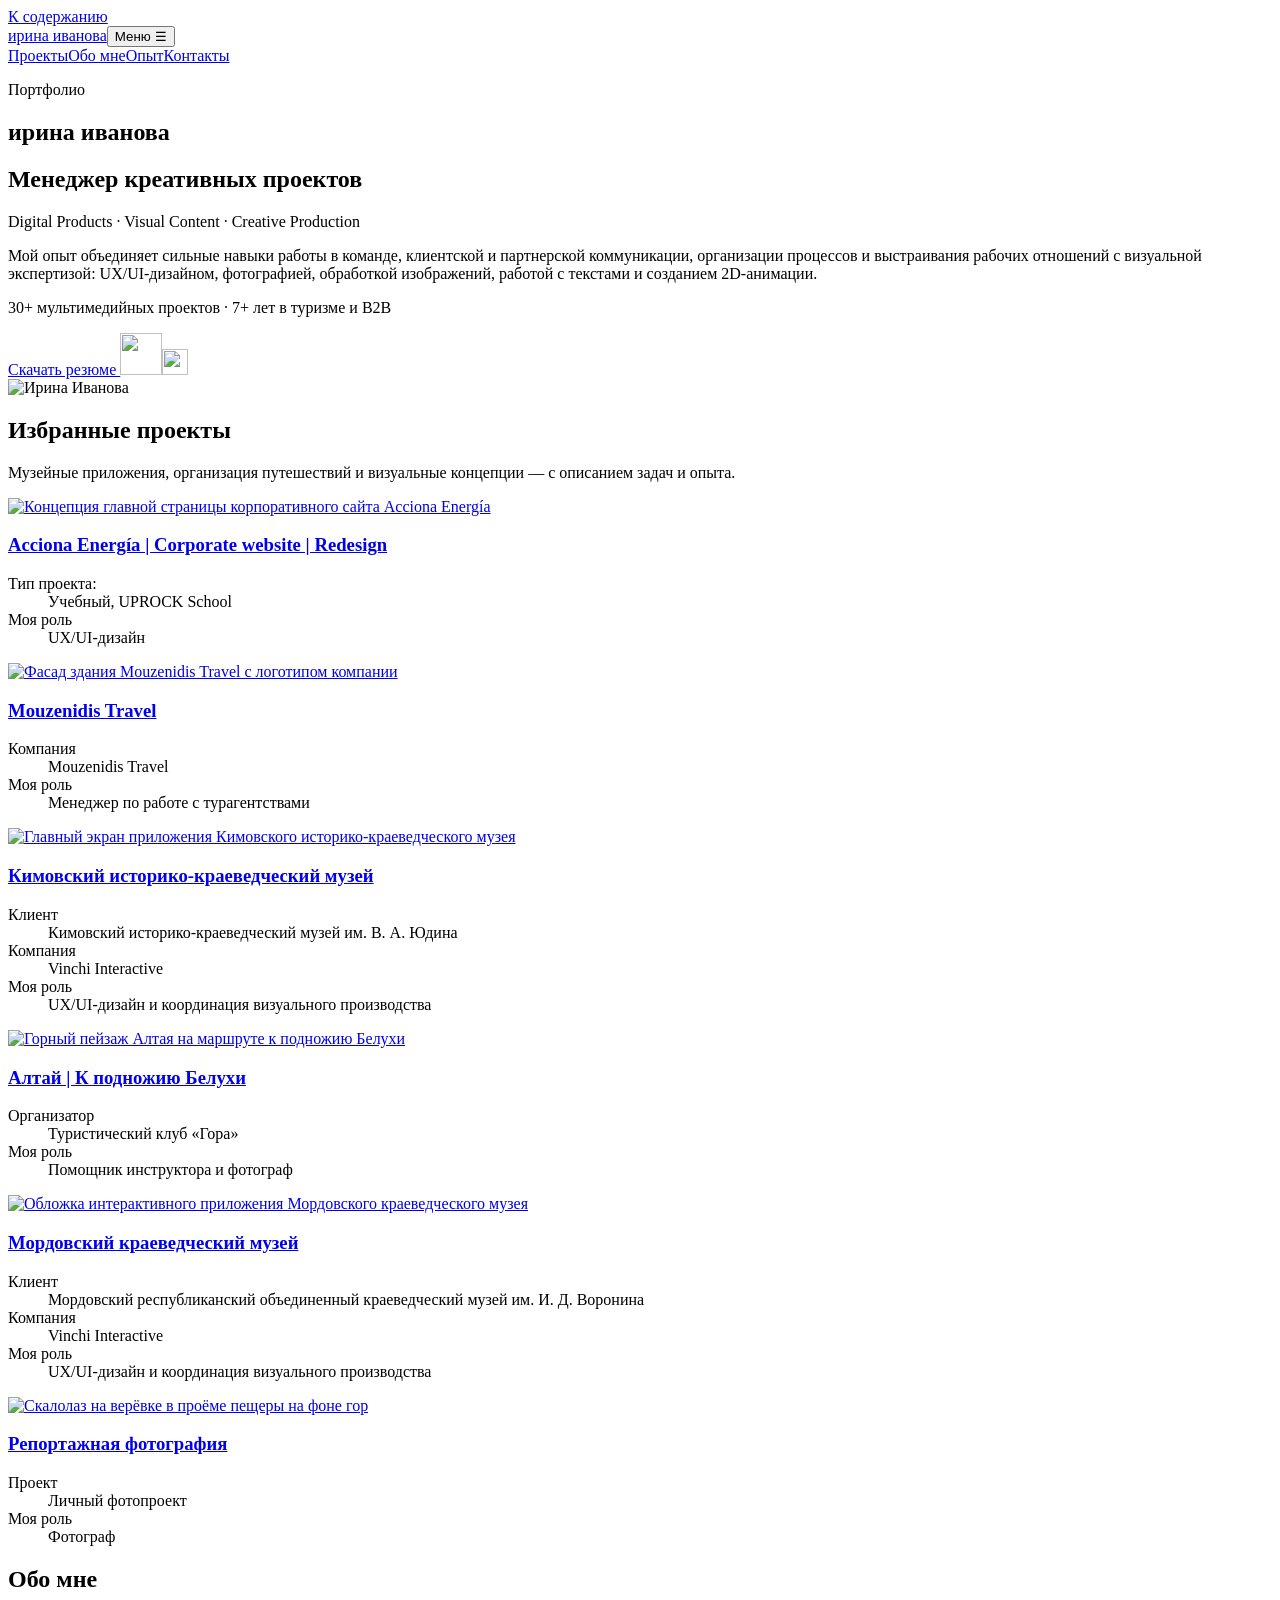
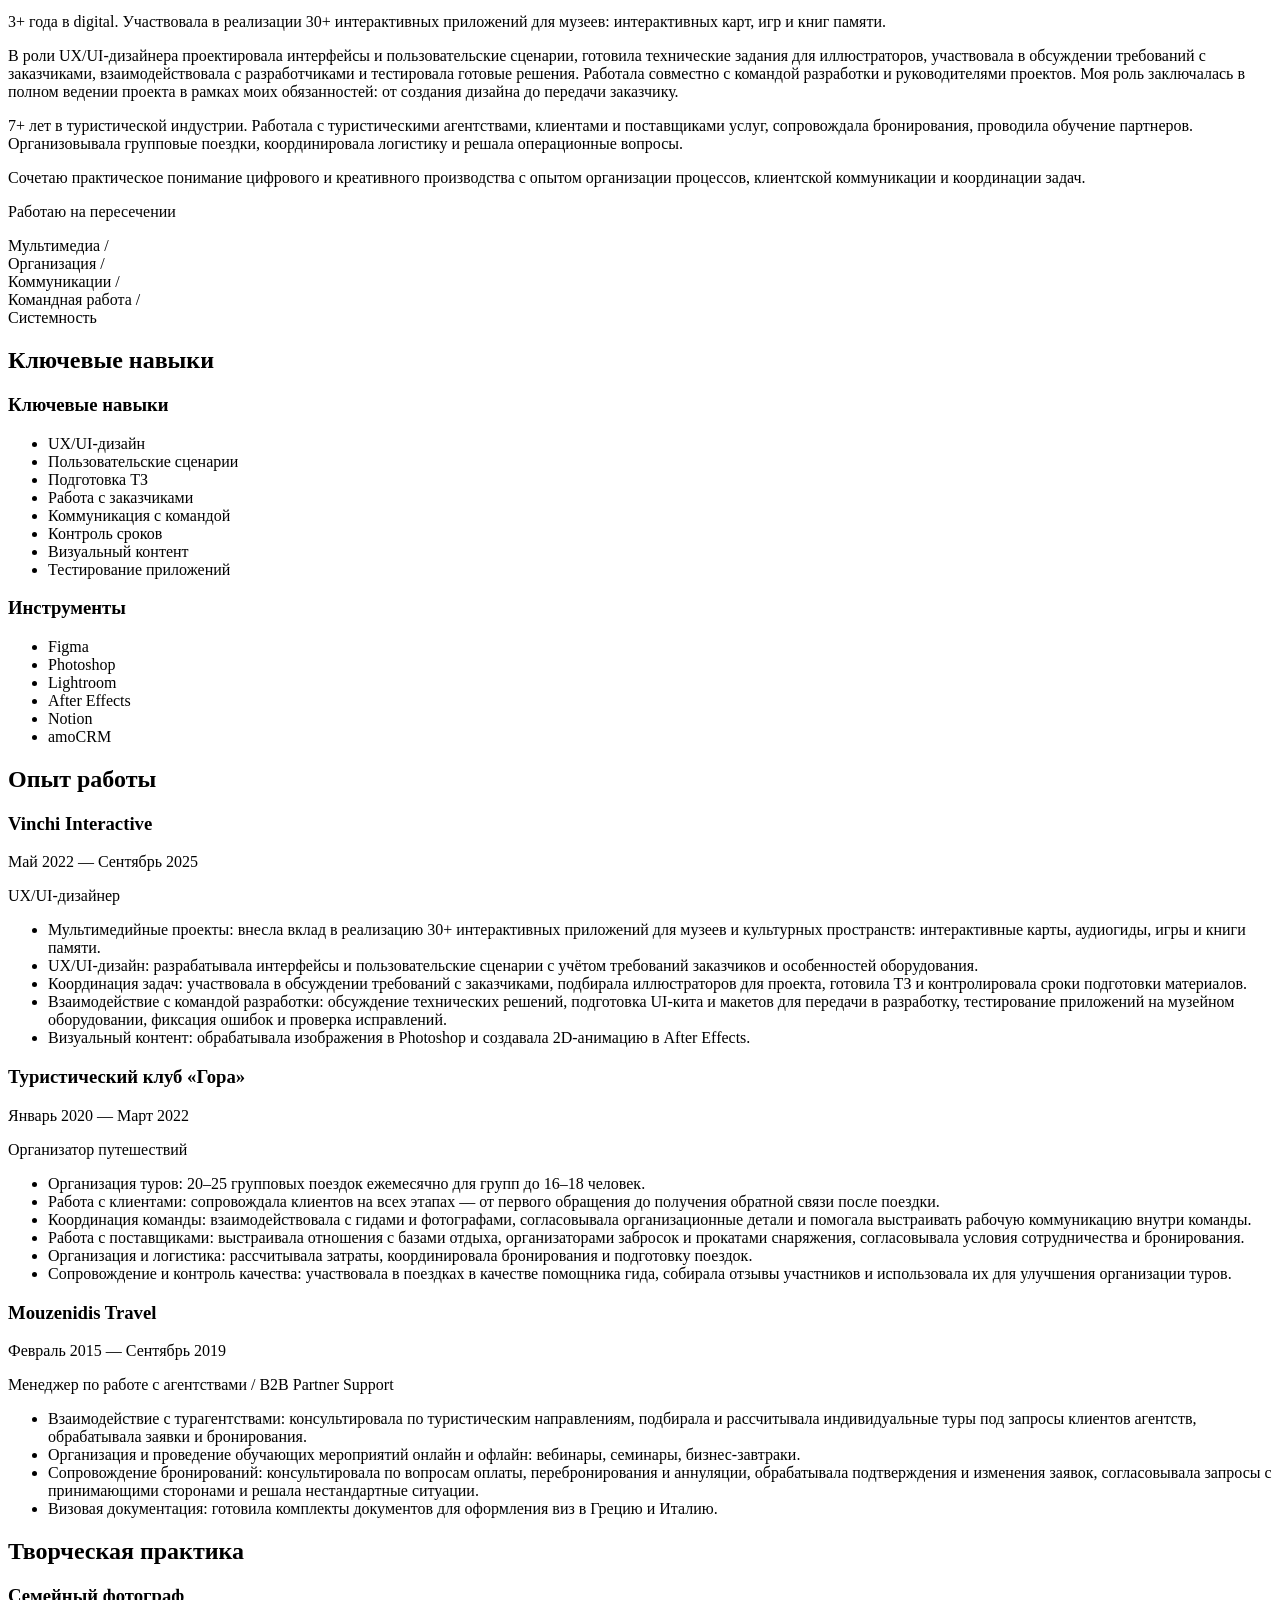
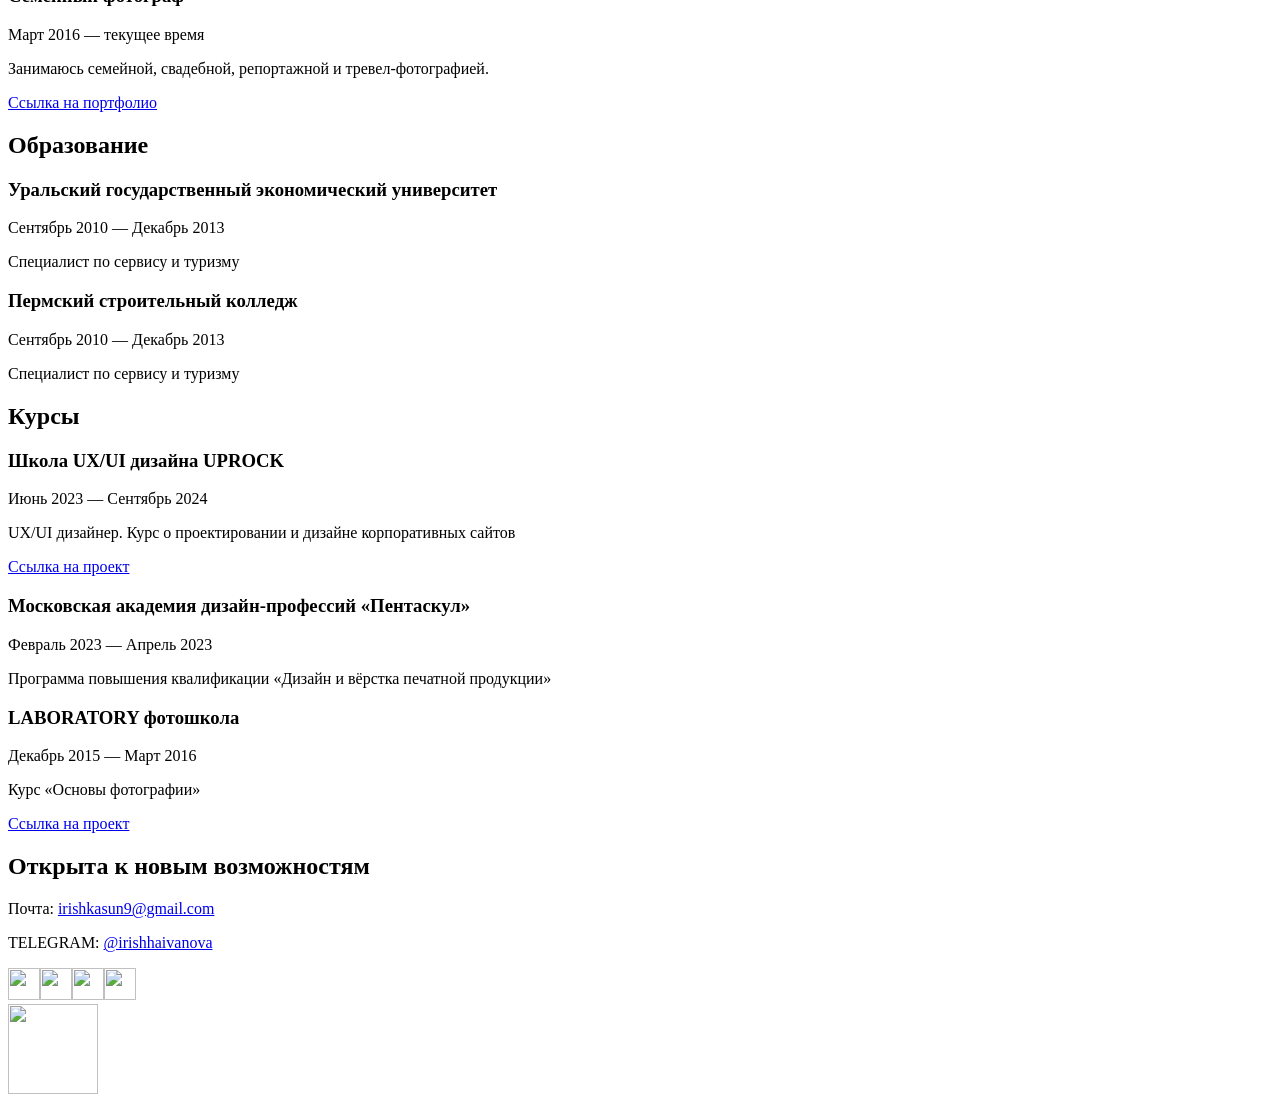
==== commit e64ad5f5: "fix: css problem and location" ====
--- a/index.html
+++ b/index.html
@@ -1 +1 @@
-<!DOCTYPE html><html lang="ru"><head><meta charset="UTF-8"><meta name="viewport" content="width=device-width, initial-scale=1"><meta name="description" content="Координация проектов, UX/UI-дизайн и фотография. Опыт Ирины Ивановой в туризме, музейных интерактивах и визуальных историях. Белград, Сербия."><meta name="theme-color" content="#0a0a0a"><meta property="og:title" content="Ирина Иванова — проекты, дизайн и фотография"><meta property="og:description" content="Координация проектов, UX/UI-дизайн и фотография. Опыт Ирины Ивановой в туризме, музейных интерактивах и визуальных историях. Белград, Сербия."><meta property="og:type" content="website"><meta property="og:locale" content="ru_RU"><link rel="icon" type="image/svg+xml" href="/favicon.svg"><title>Ирина Иванова — проекты, дизайн и фотография</title><link rel="stylesheet" href="/_astro/BaseLayout.BNpB6Dxq.css"></head><body><a class="skip-link" href="#main">К содержанию</a><header class="site-header"><a class="wordmark" href="/" aria-label="Ирина Иванова — главная">ирина иванова</a><button class="menu-toggle" type="button" aria-expanded="false" aria-controls="main-nav">Меню <span aria-hidden="true">☰</span></button><nav id="main-nav" aria-label="Основная навигация"><a href="/#projects">Проекты</a><a href="/#about">Обо мне</a><a href="/#experience">Опыт</a><a href="#contact">Контакты</a></nav></header><script type="module">var e=document.querySelector(`.menu-toggle`),t=document.querySelector(`#main-nav`);function n(){e?.setAttribute(`aria-expanded`,`false`),t?.classList.remove(`is-open`)}e?.addEventListener(`click`,()=>{let n=e.getAttribute(`aria-expanded`)!==`true`;e.setAttribute(`aria-expanded`,String(n)),t?.classList.toggle(`is-open`,n)}),t?.querySelectorAll(`a`).forEach(e=>e.addEventListener(`click`,n)),document.addEventListener(`keydown`,t=>{t.key===`Escape`&&e?.getAttribute(`aria-expanded`)===`true`&&(n(),e.focus())});</script><main id="main"><section class="hero wrap" aria-labelledby="hero-title"><div class="hero-copy"><p class="eyebrow accent">Портфолио</p><h1 id="hero-title">ирина иванова</h1><div class="hero-description"><h2>Менеджер креативных проектов</h2><p class="hero-directions">Digital Products · Visual Content · Creative Production</p><p>Мой опыт объединяет сильные навыки работы в команде, клиентской и партнерской коммуникации, организации процессов и выстраивания рабочих отношений с визуальной экспертизой: UX/UI-дизайном, фотографией, обработкой изображений, работой с текстами и созданием 2D-анимации.</p><p class="hero-summary">30+ мультимедийных проектов · 7+ лет в туризме и B2B</p></div><div class="hero-actions"><a class="button" href="/documents/irina-ivanova-resume.pdf" download>Скачать резюме <img src="/icons/button-circle.svg" alt="" width="42" height="42"></a><a class="hero-social" href="https://www.linkedin.com/in/irina-ivanova-belgrade" target="_blank" rel="noreferrer" aria-label="LinkedIn"><img src="/icons/linkedin-small.svg" alt="" width="26" height="26"></a></div></div><img class="hero-portrait" src="/images/figma-portrait.png" alt="Ирина Иванова" width="380" height="376" fetchpriority="high"></section><section id="projects" class="section projects-section"><div class="wrap"><div class="projects-heading"><h2>Избранные проекты</h2><p>Музейные приложения, организация путешествий и визуальные концепции — с описанием задач и опыта.</p></div><div class="project-grid"><article class="project-card"><a class="project-image" href="/projects/acciona/" aria-label="Посмотреть проект: Acciona Energía | Corporate website | Redesign"><img src="/images/acciona/cover.webp" alt="Концепция главной страницы корпоративного сайта Acciona Energía" width="480" height="340" loading="lazy"></a><div class="project-info"><h3><a href="/projects/acciona/">Acciona Energía | Corporate website | Redesign</a></h3><dl class="project-facts"><div><dt>Тип проекта:</dt><dd>Учебный, UPROCK School</dd></div><div><dt>Моя роль</dt><dd>UX/UI-дизайн</dd></div></dl></div></article><article class="project-card"><a class="project-image" href="/projects/mouzenidis/" aria-label="Посмотреть проект: Mouzenidis Travel"><img src="/images/projects/mouzenidis/cover.jpg" alt="Фасад здания Mouzenidis Travel с логотипом компании" width="480" height="340" loading="lazy"></a><div class="project-info"><h3><a href="/projects/mouzenidis/">Mouzenidis Travel</a></h3><dl class="project-facts"><div><dt>Компания</dt><dd>Mouzenidis Travel</dd></div><div><dt>Моя роль</dt><dd>Менеджер по работе с турагентствами</dd></div></dl></div></article><article class="project-card"><a class="project-image" href="/projects/kimovsk/" aria-label="Посмотреть проект: Кимовский историко-краеведческий музей"><img src="/images/kimovsk/cover.webp" alt="Главный экран приложения Кимовского историко-краеведческого музея" width="480" height="340" loading="lazy"></a><div class="project-info"><h3><a href="/projects/kimovsk/">Кимовский историко-краеведческий музей</a></h3><dl class="project-facts"><div><dt>Клиент</dt><dd>Кимовский историко-краеведческий музей им. В. А. Юдина</dd></div><div><dt>Компания</dt><dd>Vinchi Interactive</dd></div><div><dt>Моя роль</dt><dd>UX/UI-дизайн и координация визуального производства</dd></div></dl></div></article><article class="project-card"><a class="project-image" href="/projects/altai/" aria-label="Посмотреть проект: Алтай | К подножию Белухи"><img src="/images/altai/cover.webp" alt="Горный пейзаж Алтая на маршруте к подножию Белухи" width="480" height="340" loading="lazy"></a><div class="project-info"><h3><a href="/projects/altai/">Алтай | К подножию Белухи</a></h3><dl class="project-facts"><div><dt>Организатор</dt><dd>Туристический клуб «Гора»</dd></div><div><dt>Моя роль</dt><dd>Помощник инструктора и фотограф</dd></div></dl></div></article><article class="project-card"><a class="project-image" href="/projects/mordovia/" aria-label="Посмотреть проект: Мордовский краеведческий музей"><img src="/images/mordovia/cover.webp" alt="Обложка интерактивного приложения Мордовского краеведческого музея" width="480" height="340" loading="lazy"></a><div class="project-info"><h3><a href="/projects/mordovia/">Мордовский краеведческий музей</a></h3><dl class="project-facts"><div><dt>Клиент</dt><dd>Мордовский республиканский объединенный краеведческий музей им. И. Д. Воронина</dd></div><div><dt>Компания</dt><dd>Vinchi Interactive</dd></div><div><dt>Моя роль</dt><dd>UX/UI-дизайн и координация визуального производства</dd></div></dl></div></article><article class="project-card"><a class="project-image" href="/projects/reportage/" aria-label="Посмотреть проект: Репортажная фотография"><img src="/images/reportage/21.webp" alt="Скалолаз на верёвке в проёме пещеры на фоне гор" width="480" height="340" loading="lazy"></a><div class="project-info"><h3><a href="/projects/reportage/">Репортажная фотография</a></h3><dl class="project-facts"><div><dt>Проект</dt><dd>Личный фотопроект</dd></div><div><dt>Моя роль</dt><dd>Фотограф</dd></div></dl></div></article></div></div></section><section id="about" class="section"><div class="wrap about-grid"><div><h2>Обо мне</h2><div class="about-copy"><p>3+ года в digital. Участвовала в реализации 30+ интерактивных приложений для музеев: интерактивных карт, игр и книг памяти.</p><p>В роли UX/UI-дизайнера проектировала интерфейсы и пользовательские сценарии, готовила технические задания для иллюстраторов, участвовала в обсуждении требований с заказчиками, взаимодействовала с разработчиками и тестировала готовые решения. Работала совместно с командой разработки и руководителями проектов. Моя роль заключалась в полном ведении проекта в рамках моих обязанностей: от создания дизайна до передачи заказчику.</p><p>7+ лет в туристической индустрии. Работала с туристическими агентствами, клиентами и поставщиками услуг, сопровождала бронирования, проводила обучение партнеров. Организовывала групповые поездки, координировала логистику и решала операционные вопросы.</p><p>Сочетаю практическое понимание цифрового и креативного производства с опытом организации процессов, клиентской коммуникации и координации задач.</p></div></div><div class="intersection"><p class="eyebrow">Работаю на пересечении</p><p class="intersection-words"><span>Мультимедиа /</span><br> Организация /<br> <span>Коммуникации /</span><br> Командная работа /<br> <span>Системность</span></p></div></div></section><section id="skills" class="section"><div class="wrap split-section"><h2>Ключевые навыки</h2><div class="skill-groups"><div><h3>Ключевые навыки</h3><ul class="chips"><li>UX/UI-дизайн</li><li>Пользовательские сценарии</li><li>Подготовка ТЗ</li><li>Работа с заказчиками</li><li>Коммуникация с командой</li><li>Контроль сроков</li><li>Визуальный контент</li><li>Тестирование приложений</li></ul></div><div><h3>Инструменты</h3><ul class="chips"><li>Figma</li><li>Photoshop</li><li>Lightroom</li><li>After Effects</li><li>Notion</li><li>amoCRM</li></ul></div></div></div></section><section id="experience" class="section"><div class="wrap split-section"><h2>Опыт работы</h2><div class="entries"><article class="entry"><div class="entry-heading"><h3>Vinchi Interactive</h3><p class="entry-date">Май 2022 — Сентябрь 2025</p></div><p class="entry-subtitle">UX/UI-дизайнер</p><ul><li>Мультимедийные проекты: внесла вклад в реализацию 30+ интерактивных приложений для музеев и культурных пространств: интерактивные карты, аудиогиды, игры и книги памяти.</li><li>UX/UI-дизайн: разрабатывала интерфейсы и пользовательские сценарии с учётом требований заказчиков и особенностей оборудования.</li><li>Координация задач: участвовала в обсуждении требований с заказчиками, подбирала иллюстраторов для проекта, готовила ТЗ и контролировала сроки подготовки материалов.</li><li>Взаимодействие с командой разработки: обсуждение технических решений, подготовка UI-кита и макетов для передачи в разработку, тестирование приложений на музейном оборудовании, фиксация ошибок и проверка исправлений.</li><li>Визуальный контент: обрабатывала изображения в Photoshop и создавала 2D-анимацию в After Effects.</li></ul></article><article class="entry"><div class="entry-heading"><h3>Туристический клуб «Гора»</h3><p class="entry-date">Январь 2020 — Март 2022</p></div><p class="entry-subtitle">Организатор путешествий</p><ul><li>Организация туров: 20–25 групповых поездок ежемесячно для групп до 16–18 человек.</li><li>Работа с клиентами: сопровождала клиентов на всех этапах — от первого обращения до получения обратной связи после поездки.</li><li>Координация команды: взаимодействовала с гидами и фотографами, согласовывала организационные детали и помогала выстраивать рабочую коммуникацию внутри команды.</li><li>Работа с поставщиками: выстраивала отношения с базами отдыха, организаторами забросок и прокатами снаряжения, согласовывала условия сотрудничества и бронирования.</li><li>Организация и логистика: рассчитывала затраты, координировала бронирования и подготовку поездок.</li><li>Сопровождение и контроль качества: участвовала в поездках в качестве помощника гида, собирала отзывы участников и использовала их для улучшения организации туров.</li></ul></article><article class="entry"><div class="entry-heading"><h3>Mouzenidis Travel</h3><p class="entry-date">Февраль 2015 — Сентябрь 2019</p></div><p class="entry-subtitle">Менеджер по работе с агентствами / B2B Partner Support</p><ul><li>Взаимодействие с турагентствами: консультировала по туристическим направлениям, подбирала и рассчитывала индивидуальные туры под запросы клиентов агентств, обрабатывала заявки и бронирования.</li><li>Организация и проведение обучающих мероприятий онлайн и офлайн: вебинары, семинары, бизнес-завтраки.</li><li>Сопровождение бронирований: консультировала по вопросам оплаты, перебронирования и аннуляции, обрабатывала подтверждения и изменения заявок, согласовывала запросы с принимающими сторонами и решала нестандартные ситуации.</li><li>Визовая документация: готовила комплекты документов для оформления виз в Грецию и Италию.</li></ul></article></div></div></section><section id="creative-practice" class="section"><div class="wrap split-section"><h2>Творческая практика</h2><div class="entries"><article class="entry"><div class="entry-heading"><h3>Семейный фотограф</h3><p class="entry-date">Март 2016 — текущее время</p></div><p>Занимаюсь семейной, свадебной, репортажной и тревел-фотографией.</p><a class="inline-link certificate-link" href="https://irina-familystories.wfolio.pro/">Ссылка на портфолио</a></article></div></div></section><section id="education" class="section"><div class="wrap split-section"><h2>Образование</h2><div class="entries"><article class="entry"><div class="entry-heading"><h3>Уральский государственный экономический университет</h3><p class="entry-date">Сентябрь 2010 — Декабрь 2013</p></div><p class="entry-subtitle">Специалист по сервису и туризму</p></article><article class="entry"><div class="entry-heading"><h3>Пермский строительный колледж</h3><p class="entry-date">Сентябрь 2010 — Декабрь 2013</p></div><p class="entry-subtitle">Специалист по сервису и туризму</p></article></div></div></section><section id="courses" class="section"><div class="wrap split-section"><h2>Курсы</h2><div class="entries"><article class="entry"><div class="entry-heading"><h3>Школа UX/UI дизайна UPROCK</h3><p class="entry-date">Июнь 2023 — Сентябрь 2024</p></div><p class="entry-subtitle">UX/UI дизайнер. Курс о проектировании и дизайне корпоративных сайтов</p><a class="inline-link certificate-link" href="https://www.behance.net/gallery/205816903/Acciona-Energia-Corporate-website-Redesign">Ссылка на проект</a></article><article class="entry"><div class="entry-heading"><h3>Московская академия дизайн-профессий «Пентаскул»</h3><p class="entry-date">Февраль 2023 — Апрель 2023</p></div><p class="entry-subtitle">Программа повышения квалификации «Дизайн и вёрстка печатной продукции»</p></article><article class="entry"><div class="entry-heading"><h3>LABORATORY фотошкола</h3><p class="entry-date">Декабрь 2015 — Март 2016</p></div><p class="entry-subtitle">Курс «Основы фотографии»</p><a class="inline-link certificate-link" href="https://labschool.ru/vipuskniki/tpost/homep8b401-irina-malahova">Ссылка на проект</a></article></div></div></section></main><footer id="contact" class="contact-section"><div class="wrap contact-inner"><div><h2>Открыта к новым возможностям</h2><div class="contact-details"><p>Почта: <a href="mailto:irishkasun9@gmail.com">irishkasun9@gmail.com</a></p><p>TELEGRAM: <a href="https://t.me/irishhaivanova" target="_blank" rel="noreferrer">@irishhaivanova</a></p></div><div class="social-links" aria-label="Социальные сети"><a class="social-link" href="https://www.linkedin.com/in/irina-ivanova-belgrade/" target="_blank" rel="noopener noreferrer" aria-label="LinkedIn" title="LinkedIn"><img src="/icons/linkedin.svg" alt="" width="32" height="32"></a><a href="https://www.behance.net/irinaivanovaperm" target="_blank" rel="noreferrer" aria-label="Behance"><img src="/icons/behance.svg" alt="" width="32" height="32"></a><a class="social-link" href="https://www.instagram.com/irishhaivanova/" target="_blank" rel="noopener noreferrer" aria-label="Instagram" title="Instagram"><img src="/icons/instagram.svg" alt="" width="32" height="32"></a><a href="https://t.me/irishhaivanova" target="_blank" rel="noreferrer" aria-label="Telegram"><img src="/icons/telegram.svg" alt="" width="32" height="32"></a></div></div><a class="back-to-top" href="#main" aria-label="Вернуться наверх"><img src="/icons/top-circle.svg" alt="" width="90" height="90"><img class="top-arrow" src="/icons/top-arrow.svg" alt="" width="24.3223" height="17.9445"></a></div></footer><dialog class="lightbox" aria-label="Просмотр изображения"><button class="lightbox-close" type="button" aria-label="Закрыть изображение">Закрыть ×</button><figure><img alt=""><figcaption></figcaption></figure></dialog><script type="module">var e=document.querySelector(`.lightbox`),t=e?.querySelector(`img`),n=e?.querySelector(`figcaption`);document.querySelectorAll(`[data-image]`).forEach(r=>{r.addEventListener(`click`,()=>{e&&t&&n&&(t.src=r.dataset.image||``,t.alt=r.dataset.caption||``,n.textContent=r.dataset.caption||``,e.showModal(),document.body.classList.add(`dialog-open`))})}),e?.querySelector(`button`)?.addEventListener(`click`,()=>e.close()),e?.addEventListener(`click`,t=>{t.target===e&&e.close()}),e?.addEventListener(`close`,()=>document.body.classList.remove(`dialog-open`));</script></body></html>+<!DOCTYPE html><html lang="ru"><head><meta charset="UTF-8"><meta name="viewport" content="width=device-width, initial-scale=1"><meta name="description" content="Координация проектов, UX/UI-дизайн и фотография. Опыт Ирины Ивановой в туризме, музейных интерактивах и визуальных историях. Белград, Сербия."><meta name="theme-color" content="#0a0a0a"><meta property="og:title" content="Ирина Иванова — проекты, дизайн и фотография"><meta property="og:description" content="Координация проектов, UX/UI-дизайн и фотография. Опыт Ирины Ивановой в туризме, музейных интерактивах и визуальных историях. Белград, Сербия."><meta property="og:type" content="website"><meta property="og:locale" content="ru_RU"><link rel="icon" type="image/svg+xml" href="/personal-site/favicon.svg"><title>Ирина Иванова — проекты, дизайн и фотография</title><link rel="stylesheet" href="/personal-site/_astro/BaseLayout.Cdeu2nLc.css"></head><body><a class="skip-link" href="#main">К содержанию</a><header class="site-header"><a class="wordmark" href="/personal-site/" aria-label="Ирина Иванова — главная">ирина иванова</a><button class="menu-toggle" type="button" aria-expanded="false" aria-controls="main-nav">Меню <span aria-hidden="true">☰</span></button><nav id="main-nav" aria-label="Основная навигация"><a href="/personal-site/#projects">Проекты</a><a href="/personal-site/#about">Обо мне</a><a href="/personal-site/#experience">Опыт</a><a href="#contact">Контакты</a></nav></header><script type="module">var e=document.querySelector(`.menu-toggle`),t=document.querySelector(`#main-nav`);function n(){e?.setAttribute(`aria-expanded`,`false`),t?.classList.remove(`is-open`)}e?.addEventListener(`click`,()=>{let n=e.getAttribute(`aria-expanded`)!==`true`;e.setAttribute(`aria-expanded`,String(n)),t?.classList.toggle(`is-open`,n)}),t?.querySelectorAll(`a`).forEach(e=>e.addEventListener(`click`,n)),document.addEventListener(`keydown`,t=>{t.key===`Escape`&&e?.getAttribute(`aria-expanded`)===`true`&&(n(),e.focus())});</script><main id="main"><section class="hero wrap" aria-labelledby="hero-title"><div class="hero-copy"><p class="eyebrow accent">Портфолио</p><h1 id="hero-title">ирина иванова</h1><div class="hero-description"><h2>Менеджер креативных проектов</h2><p class="hero-directions">Digital Products · Visual Content · Creative Production</p><p>Мой опыт объединяет сильные навыки работы в команде, клиентской и партнерской коммуникации, организации процессов и выстраивания рабочих отношений с визуальной экспертизой: UX/UI-дизайном, фотографией, обработкой изображений, работой с текстами и созданием 2D-анимации.</p><p class="hero-summary">30+ мультимедийных проектов · 7+ лет в туризме и B2B</p></div><div class="hero-actions"><a class="button" href="/personal-site/documents/irina-ivanova-resume.pdf" download>Скачать резюме <img src="/personal-site/icons/button-circle.svg" alt="" width="42" height="42"></a><a class="hero-social" href="https://www.linkedin.com/in/irina-ivanova-belgrade" target="_blank" rel="noreferrer" aria-label="LinkedIn"><img src="/personal-site/icons/linkedin-small.svg" alt="" width="26" height="26"></a></div></div><img class="hero-portrait" src="/personal-site/images/figma-portrait.png" alt="Ирина Иванова" width="380" height="376" fetchpriority="high"></section><section id="projects" class="section projects-section"><div class="wrap"><div class="projects-heading"><h2>Избранные проекты</h2><p>Музейные приложения, организация путешествий и визуальные концепции — с описанием задач и опыта.</p></div><div class="project-grid"><article class="project-card"><a class="project-image" href="/personal-site/projects/acciona/" aria-label="Посмотреть проект: Acciona Energía | Corporate website | Redesign"><img src="/personal-site/images/acciona/cover.webp" alt="Концепция главной страницы корпоративного сайта Acciona Energía" width="480" height="340" loading="lazy"></a><div class="project-info"><h3><a href="/personal-site/projects/acciona/">Acciona Energía | Corporate website | Redesign</a></h3><dl class="project-facts"><div><dt>Тип проекта:</dt><dd>Учебный, UPROCK School</dd></div><div><dt>Моя роль</dt><dd>UX/UI-дизайн</dd></div></dl></div></article><article class="project-card"><a class="project-image" href="/personal-site/projects/mouzenidis/" aria-label="Посмотреть проект: Mouzenidis Travel"><img src="/personal-site/images/projects/mouzenidis/cover.jpg" alt="Фасад здания Mouzenidis Travel с логотипом компании" width="480" height="340" loading="lazy"></a><div class="project-info"><h3><a href="/personal-site/projects/mouzenidis/">Mouzenidis Travel</a></h3><dl class="project-facts"><div><dt>Компания</dt><dd>Mouzenidis Travel</dd></div><div><dt>Моя роль</dt><dd>Менеджер по работе с турагентствами</dd></div></dl></div></article><article class="project-card"><a class="project-image" href="/personal-site/projects/kimovsk/" aria-label="Посмотреть проект: Кимовский историко-краеведческий музей"><img src="/personal-site/images/kimovsk/cover.webp" alt="Главный экран приложения Кимовского историко-краеведческого музея" width="480" height="340" loading="lazy"></a><div class="project-info"><h3><a href="/personal-site/projects/kimovsk/">Кимовский историко-краеведческий музей</a></h3><dl class="project-facts"><div><dt>Клиент</dt><dd>Кимовский историко-краеведческий музей им. В. А. Юдина</dd></div><div><dt>Компания</dt><dd>Vinchi Interactive</dd></div><div><dt>Моя роль</dt><dd>UX/UI-дизайн и координация визуального производства</dd></div></dl></div></article><article class="project-card"><a class="project-image" href="/personal-site/projects/altai/" aria-label="Посмотреть проект: Алтай | К подножию Белухи"><img src="/personal-site/images/altai/cover.webp" alt="Горный пейзаж Алтая на маршруте к подножию Белухи" width="480" height="340" loading="lazy"></a><div class="project-info"><h3><a href="/personal-site/projects/altai/">Алтай | К подножию Белухи</a></h3><dl class="project-facts"><div><dt>Организатор</dt><dd>Туристический клуб «Гора»</dd></div><div><dt>Моя роль</dt><dd>Помощник инструктора и фотограф</dd></div></dl></div></article><article class="project-card"><a class="project-image" href="/personal-site/projects/mordovia/" aria-label="Посмотреть проект: Мордовский краеведческий музей"><img src="/personal-site/images/mordovia/cover.webp" alt="Обложка интерактивного приложения Мордовского краеведческого музея" width="480" height="340" loading="lazy"></a><div class="project-info"><h3><a href="/personal-site/projects/mordovia/">Мордовский краеведческий музей</a></h3><dl class="project-facts"><div><dt>Клиент</dt><dd>Мордовский республиканский объединенный краеведческий музей им. И. Д. Воронина</dd></div><div><dt>Компания</dt><dd>Vinchi Interactive</dd></div><div><dt>Моя роль</dt><dd>UX/UI-дизайн и координация визуального производства</dd></div></dl></div></article><article class="project-card"><a class="project-image" href="/personal-site/projects/reportage/" aria-label="Посмотреть проект: Репортажная фотография"><img src="/personal-site/images/reportage/21.webp" alt="Скалолаз на верёвке в проёме пещеры на фоне гор" width="480" height="340" loading="lazy"></a><div class="project-info"><h3><a href="/personal-site/projects/reportage/">Репортажная фотография</a></h3><dl class="project-facts"><div><dt>Проект</dt><dd>Личный фотопроект</dd></div><div><dt>Моя роль</dt><dd>Фотограф</dd></div></dl></div></article></div></div></section><section id="about" class="section"><div class="wrap about-grid"><div><h2>Обо мне</h2><div class="about-copy"><p>3+ года в digital. Участвовала в реализации 30+ интерактивных приложений для музеев: интерактивных карт, игр и книг памяти.</p><p>В роли UX/UI-дизайнера проектировала интерфейсы и пользовательские сценарии, готовила технические задания для иллюстраторов, участвовала в обсуждении требований с заказчиками, взаимодействовала с разработчиками и тестировала готовые решения. Работала совместно с командой разработки и руководителями проектов. Моя роль заключалась в полном ведении проекта в рамках моих обязанностей: от создания дизайна до передачи заказчику.</p><p>7+ лет в туристической индустрии. Работала с туристическими агентствами, клиентами и поставщиками услуг, сопровождала бронирования, проводила обучение партнеров. Организовывала групповые поездки, координировала логистику и решала операционные вопросы.</p><p>Сочетаю практическое понимание цифрового и креативного производства с опытом организации процессов, клиентской коммуникации и координации задач.</p></div></div><div class="intersection"><p class="eyebrow">Работаю на пересечении</p><p class="intersection-words"><span>Мультимедиа /</span><br> Организация /<br> <span>Коммуникации /</span><br> Командная работа /<br> <span>Системность</span></p></div></div></section><section id="skills" class="section"><div class="wrap split-section"><h2>Ключевые навыки</h2><div class="skill-groups"><div><h3>Ключевые навыки</h3><ul class="chips"><li>UX/UI-дизайн</li><li>Пользовательские сценарии</li><li>Подготовка ТЗ</li><li>Работа с заказчиками</li><li>Коммуникация с командой</li><li>Контроль сроков</li><li>Визуальный контент</li><li>Тестирование приложений</li></ul></div><div><h3>Инструменты</h3><ul class="chips"><li>Figma</li><li>Photoshop</li><li>Lightroom</li><li>After Effects</li><li>Notion</li><li>amoCRM</li></ul></div></div></div></section><section id="experience" class="section"><div class="wrap split-section"><h2>Опыт работы</h2><div class="entries"><article class="entry"><div class="entry-heading"><h3>Vinchi Interactive</h3><p class="entry-date">Май 2022 — Сентябрь 2025</p></div><p class="entry-subtitle">UX/UI-дизайнер</p><ul><li>Мультимедийные проекты: внесла вклад в реализацию 30+ интерактивных приложений для музеев и культурных пространств: интерактивные карты, аудиогиды, игры и книги памяти.</li><li>UX/UI-дизайн: разрабатывала интерфейсы и пользовательские сценарии с учётом требований заказчиков и особенностей оборудования.</li><li>Координация задач: участвовала в обсуждении требований с заказчиками, подбирала иллюстраторов для проекта, готовила ТЗ и контролировала сроки подготовки материалов.</li><li>Взаимодействие с командой разработки: обсуждение технических решений, подготовка UI-кита и макетов для передачи в разработку, тестирование приложений на музейном оборудовании, фиксация ошибок и проверка исправлений.</li><li>Визуальный контент: обрабатывала изображения в Photoshop и создавала 2D-анимацию в After Effects.</li></ul></article><article class="entry"><div class="entry-heading"><h3>Туристический клуб «Гора»</h3><p class="entry-date">Январь 2020 — Март 2022</p></div><p class="entry-subtitle">Организатор путешествий</p><ul><li>Организация туров: 20–25 групповых поездок ежемесячно для групп до 16–18 человек.</li><li>Работа с клиентами: сопровождала клиентов на всех этапах — от первого обращения до получения обратной связи после поездки.</li><li>Координация команды: взаимодействовала с гидами и фотографами, согласовывала организационные детали и помогала выстраивать рабочую коммуникацию внутри команды.</li><li>Работа с поставщиками: выстраивала отношения с базами отдыха, организаторами забросок и прокатами снаряжения, согласовывала условия сотрудничества и бронирования.</li><li>Организация и логистика: рассчитывала затраты, координировала бронирования и подготовку поездок.</li><li>Сопровождение и контроль качества: участвовала в поездках в качестве помощника гида, собирала отзывы участников и использовала их для улучшения организации туров.</li></ul></article><article class="entry"><div class="entry-heading"><h3>Mouzenidis Travel</h3><p class="entry-date">Февраль 2015 — Сентябрь 2019</p></div><p class="entry-subtitle">Менеджер по работе с агентствами / B2B Partner Support</p><ul><li>Взаимодействие с турагентствами: консультировала по туристическим направлениям, подбирала и рассчитывала индивидуальные туры под запросы клиентов агентств, обрабатывала заявки и бронирования.</li><li>Организация и проведение обучающих мероприятий онлайн и офлайн: вебинары, семинары, бизнес-завтраки.</li><li>Сопровождение бронирований: консультировала по вопросам оплаты, перебронирования и аннуляции, обрабатывала подтверждения и изменения заявок, согласовывала запросы с принимающими сторонами и решала нестандартные ситуации.</li><li>Визовая документация: готовила комплекты документов для оформления виз в Грецию и Италию.</li></ul></article></div></div></section><section id="creative-practice" class="section"><div class="wrap split-section"><h2>Творческая практика</h2><div class="entries"><article class="entry"><div class="entry-heading"><h3>Семейный фотограф</h3><p class="entry-date">Март 2016 — текущее время</p></div><p>Занимаюсь семейной, свадебной, репортажной и тревел-фотографией.</p><a class="inline-link certificate-link" href="https://irina-familystories.wfolio.pro/">Ссылка на портфолио</a></article></div></div></section><section id="education" class="section"><div class="wrap split-section"><h2>Образование</h2><div class="entries"><article class="entry"><div class="entry-heading"><h3>Уральский государственный экономический университет</h3><p class="entry-date">Сентябрь 2010 — Декабрь 2013</p></div><p class="entry-subtitle">Специалист по сервису и туризму</p></article><article class="entry"><div class="entry-heading"><h3>Пермский строительный колледж</h3><p class="entry-date">Сентябрь 2010 — Декабрь 2013</p></div><p class="entry-subtitle">Специалист по сервису и туризму</p></article></div></div></section><section id="courses" class="section"><div class="wrap split-section"><h2>Курсы</h2><div class="entries"><article class="entry"><div class="entry-heading"><h3>Школа UX/UI дизайна UPROCK</h3><p class="entry-date">Июнь 2023 — Сентябрь 2024</p></div><p class="entry-subtitle">UX/UI дизайнер. Курс о проектировании и дизайне корпоративных сайтов</p><a class="inline-link certificate-link" href="https://www.behance.net/gallery/205816903/Acciona-Energia-Corporate-website-Redesign">Ссылка на проект</a></article><article class="entry"><div class="entry-heading"><h3>Московская академия дизайн-профессий «Пентаскул»</h3><p class="entry-date">Февраль 2023 — Апрель 2023</p></div><p class="entry-subtitle">Программа повышения квалификации «Дизайн и вёрстка печатной продукции»</p></article><article class="entry"><div class="entry-heading"><h3>LABORATORY фотошкола</h3><p class="entry-date">Декабрь 2015 — Март 2016</p></div><p class="entry-subtitle">Курс «Основы фотографии»</p><a class="inline-link certificate-link" href="https://labschool.ru/vipuskniki/tpost/homep8b401-irina-malahova">Ссылка на проект</a></article></div></div></section></main><footer id="contact" class="contact-section"><div class="wrap contact-inner"><div><h2>Открыта к новым возможностям</h2><div class="contact-details"><p>Почта: <a href="mailto:irishkasun9@gmail.com">irishkasun9@gmail.com</a></p><p>TELEGRAM: <a href="https://t.me/irishhaivanova" target="_blank" rel="noreferrer">@irishhaivanova</a></p></div><div class="social-links" aria-label="Социальные сети"><a class="social-link" href="https://www.linkedin.com/in/irina-ivanova-belgrade/" target="_blank" rel="noopener noreferrer" aria-label="LinkedIn" title="LinkedIn"><img src="/personal-site/icons/linkedin.svg" alt="" width="32" height="32"></a><a href="https://www.behance.net/irinaivanovaperm" target="_blank" rel="noreferrer" aria-label="Behance"><img src="/personal-site/icons/behance.svg" alt="" width="32" height="32"></a><a class="social-link" href="https://www.instagram.com/irishhaivanova/" target="_blank" rel="noopener noreferrer" aria-label="Instagram" title="Instagram"><img src="/personal-site/icons/instagram.svg" alt="" width="32" height="32"></a><a href="https://t.me/irishhaivanova" target="_blank" rel="noreferrer" aria-label="Telegram"><img src="/personal-site/icons/telegram.svg" alt="" width="32" height="32"></a></div></div><a class="back-to-top" href="#main" aria-label="Вернуться наверх"><img src="/personal-site/icons/top-circle.svg" alt="" width="90" height="90"><img class="top-arrow" src="/personal-site/icons/top-arrow.svg" alt="" width="24.3223" height="17.9445"></a></div></footer><dialog class="lightbox" aria-label="Просмотр изображения"><button class="lightbox-close" type="button" aria-label="Закрыть изображение">Закрыть ×</button><figure><img alt=""><figcaption></figcaption></figure></dialog><script type="module">var e=document.querySelector(`.lightbox`),t=e?.querySelector(`img`),n=e?.querySelector(`figcaption`);document.querySelectorAll(`[data-image]`).forEach(r=>{r.addEventListener(`click`,()=>{e&&t&&n&&(t.src=r.dataset.image||``,t.alt=r.dataset.caption||``,n.textContent=r.dataset.caption||``,e.showModal(),document.body.classList.add(`dialog-open`))})}),e?.querySelector(`button`)?.addEventListener(`click`,()=>e.close()),e?.addEventListener(`click`,t=>{t.target===e&&e.close()}),e?.addEventListener(`close`,()=>document.body.classList.remove(`dialog-open`));</script></body></html>
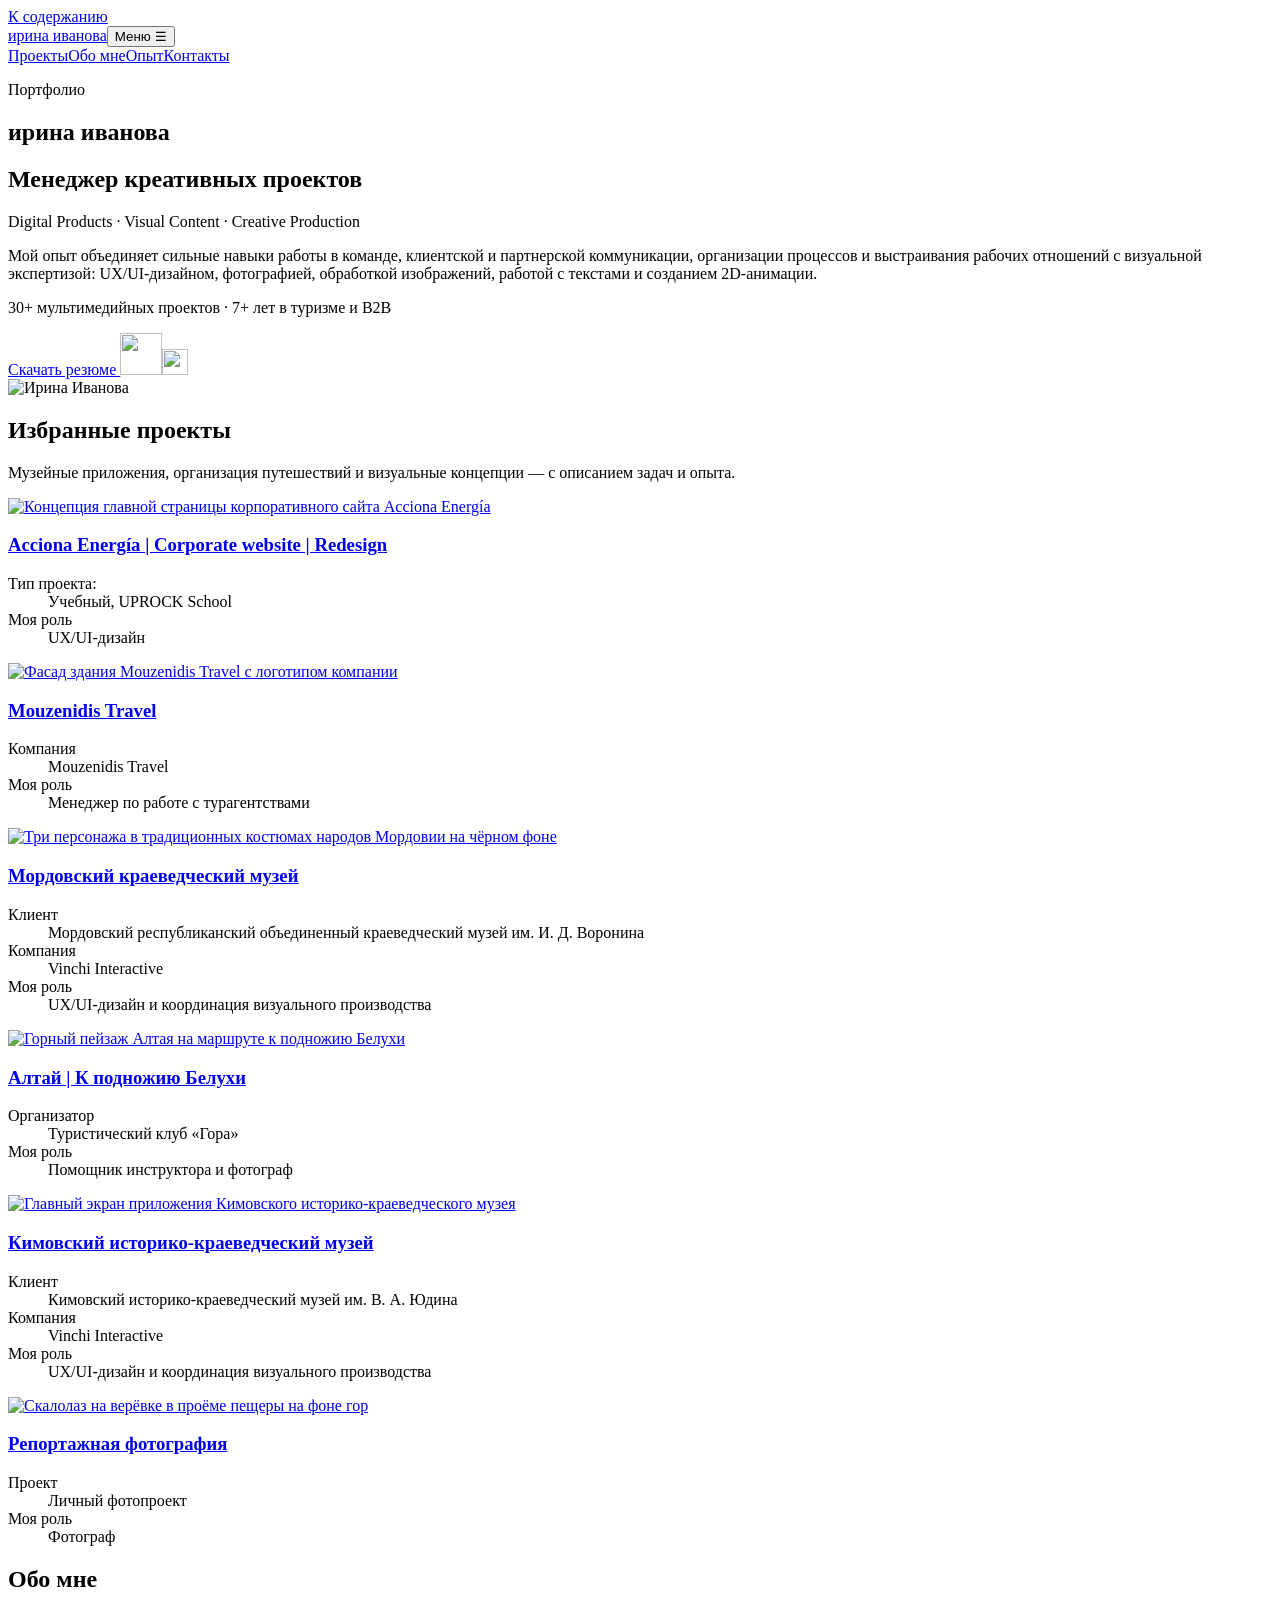
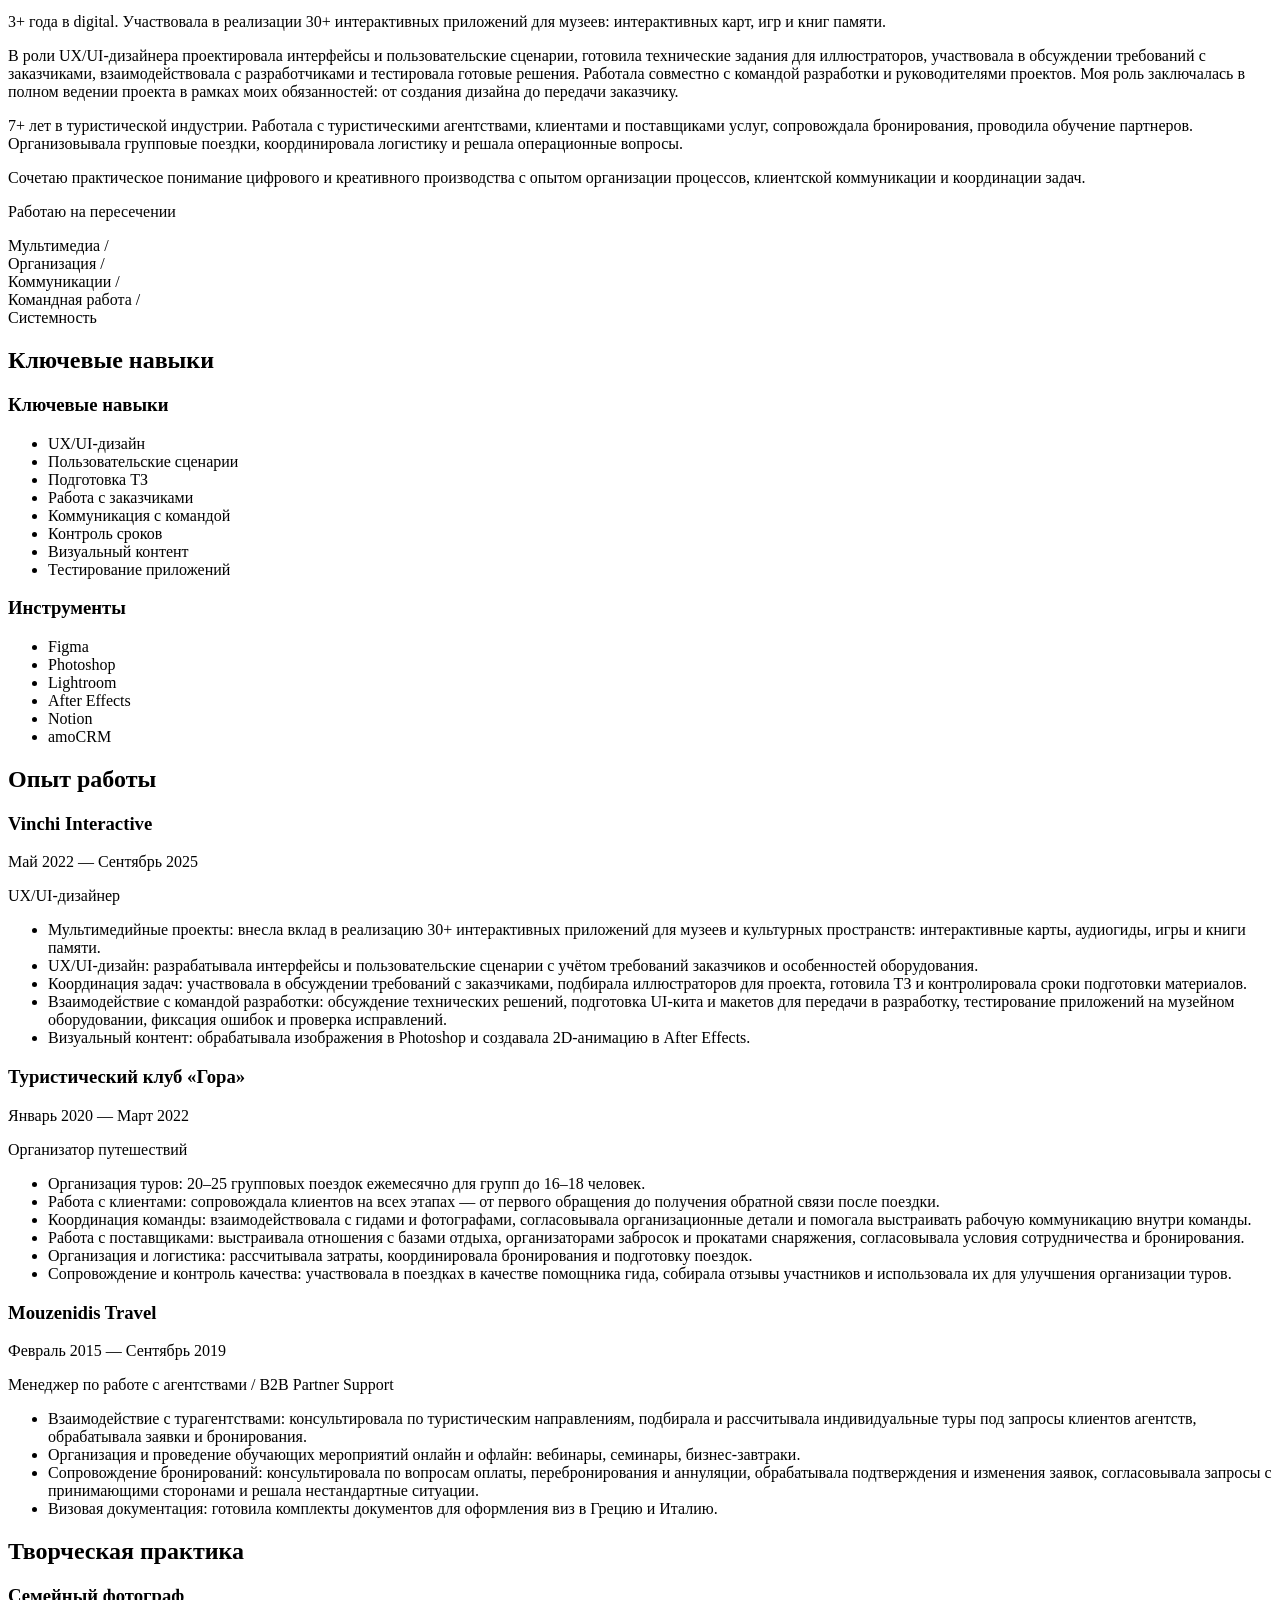
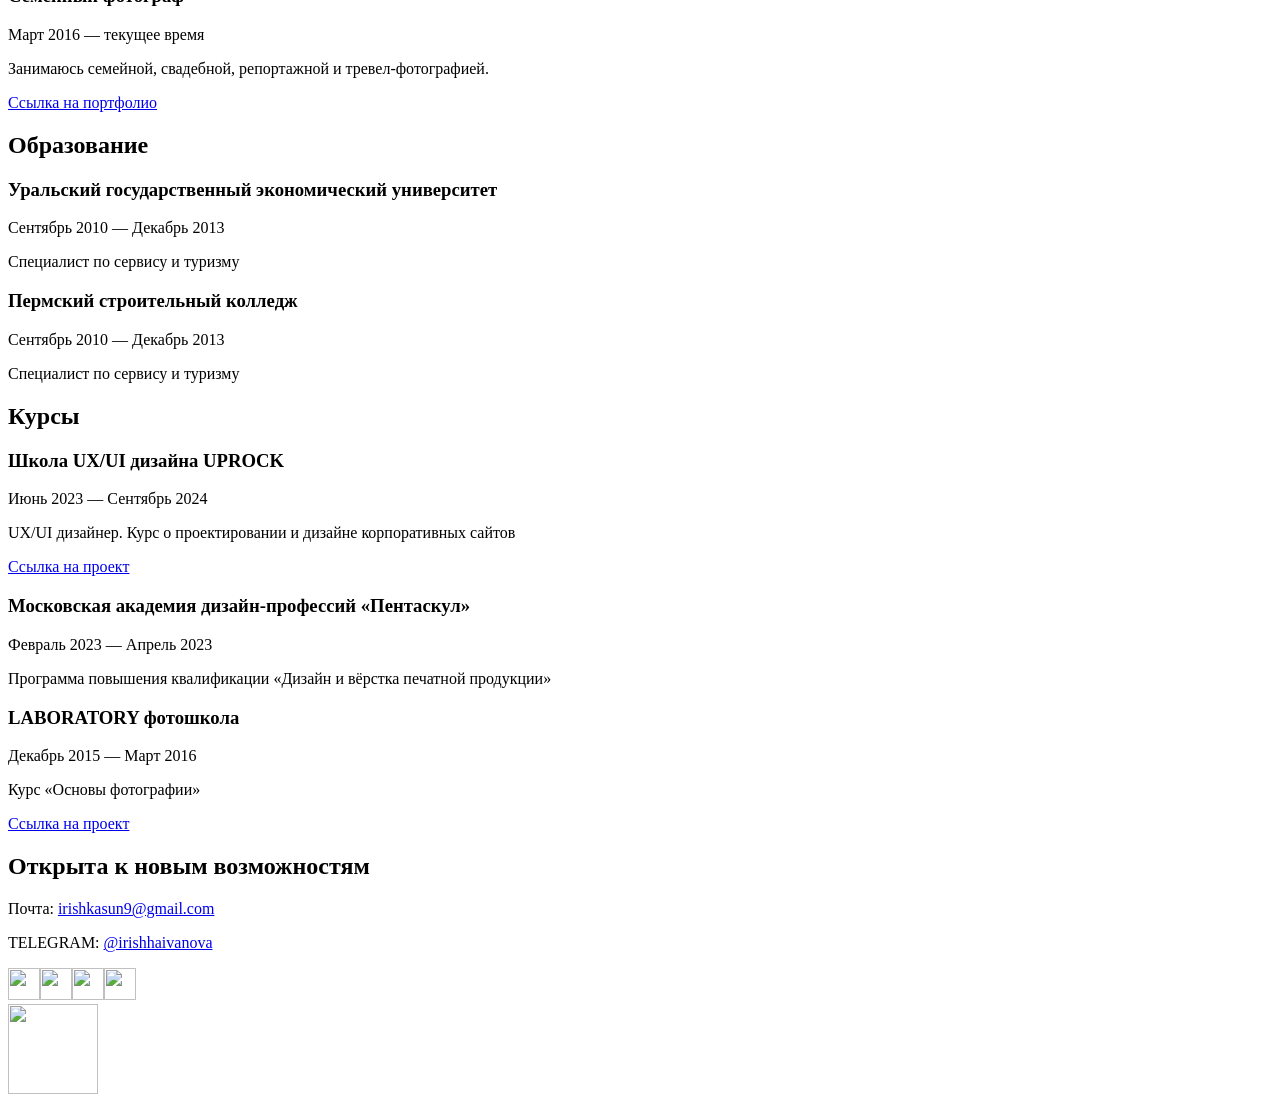
==== commit 7d83ffdc: "ver.0.9.3" ====
--- a/index.html
+++ b/index.html
@@ -1 +1 @@
-<!DOCTYPE html><html lang="ru"><head><meta charset="UTF-8"><meta name="viewport" content="width=device-width, initial-scale=1"><meta name="description" content="Координация проектов, UX/UI-дизайн и фотография. Опыт Ирины Ивановой в туризме, музейных интерактивах и визуальных историях. Белград, Сербия."><meta name="theme-color" content="#0a0a0a"><meta property="og:title" content="Ирина Иванова — проекты, дизайн и фотография"><meta property="og:description" content="Координация проектов, UX/UI-дизайн и фотография. Опыт Ирины Ивановой в туризме, музейных интерактивах и визуальных историях. Белград, Сербия."><meta property="og:type" content="website"><meta property="og:locale" content="ru_RU"><link rel="icon" type="image/svg+xml" href="/personal-site/favicon.svg"><title>Ирина Иванова — проекты, дизайн и фотография</title><link rel="stylesheet" href="/personal-site/_astro/BaseLayout.Cdeu2nLc.css"></head><body><a class="skip-link" href="#main">К содержанию</a><header class="site-header"><a class="wordmark" href="/personal-site/" aria-label="Ирина Иванова — главная">ирина иванова</a><button class="menu-toggle" type="button" aria-expanded="false" aria-controls="main-nav">Меню <span aria-hidden="true">☰</span></button><nav id="main-nav" aria-label="Основная навигация"><a href="/personal-site/#projects">Проекты</a><a href="/personal-site/#about">Обо мне</a><a href="/personal-site/#experience">Опыт</a><a href="#contact">Контакты</a></nav></header><script type="module">var e=document.querySelector(`.menu-toggle`),t=document.querySelector(`#main-nav`);function n(){e?.setAttribute(`aria-expanded`,`false`),t?.classList.remove(`is-open`)}e?.addEventListener(`click`,()=>{let n=e.getAttribute(`aria-expanded`)!==`true`;e.setAttribute(`aria-expanded`,String(n)),t?.classList.toggle(`is-open`,n)}),t?.querySelectorAll(`a`).forEach(e=>e.addEventListener(`click`,n)),document.addEventListener(`keydown`,t=>{t.key===`Escape`&&e?.getAttribute(`aria-expanded`)===`true`&&(n(),e.focus())});</script><main id="main"><section class="hero wrap" aria-labelledby="hero-title"><div class="hero-copy"><p class="eyebrow accent">Портфолио</p><h1 id="hero-title">ирина иванова</h1><div class="hero-description"><h2>Менеджер креативных проектов</h2><p class="hero-directions">Digital Products · Visual Content · Creative Production</p><p>Мой опыт объединяет сильные навыки работы в команде, клиентской и партнерской коммуникации, организации процессов и выстраивания рабочих отношений с визуальной экспертизой: UX/UI-дизайном, фотографией, обработкой изображений, работой с текстами и созданием 2D-анимации.</p><p class="hero-summary">30+ мультимедийных проектов · 7+ лет в туризме и B2B</p></div><div class="hero-actions"><a class="button" href="/personal-site/documents/irina-ivanova-resume.pdf" download>Скачать резюме <img src="/personal-site/icons/button-circle.svg" alt="" width="42" height="42"></a><a class="hero-social" href="https://www.linkedin.com/in/irina-ivanova-belgrade" target="_blank" rel="noreferrer" aria-label="LinkedIn"><img src="/personal-site/icons/linkedin-small.svg" alt="" width="26" height="26"></a></div></div><img class="hero-portrait" src="/personal-site/images/figma-portrait.png" alt="Ирина Иванова" width="380" height="376" fetchpriority="high"></section><section id="projects" class="section projects-section"><div class="wrap"><div class="projects-heading"><h2>Избранные проекты</h2><p>Музейные приложения, организация путешествий и визуальные концепции — с описанием задач и опыта.</p></div><div class="project-grid"><article class="project-card"><a class="project-image" href="/personal-site/projects/acciona/" aria-label="Посмотреть проект: Acciona Energía | Corporate website | Redesign"><img src="/personal-site/images/acciona/cover.webp" alt="Концепция главной страницы корпоративного сайта Acciona Energía" width="480" height="340" loading="lazy"></a><div class="project-info"><h3><a href="/personal-site/projects/acciona/">Acciona Energía | Corporate website | Redesign</a></h3><dl class="project-facts"><div><dt>Тип проекта:</dt><dd>Учебный, UPROCK School</dd></div><div><dt>Моя роль</dt><dd>UX/UI-дизайн</dd></div></dl></div></article><article class="project-card"><a class="project-image" href="/personal-site/projects/mouzenidis/" aria-label="Посмотреть проект: Mouzenidis Travel"><img src="/personal-site/images/projects/mouzenidis/cover.jpg" alt="Фасад здания Mouzenidis Travel с логотипом компании" width="480" height="340" loading="lazy"></a><div class="project-info"><h3><a href="/personal-site/projects/mouzenidis/">Mouzenidis Travel</a></h3><dl class="project-facts"><div><dt>Компания</dt><dd>Mouzenidis Travel</dd></div><div><dt>Моя роль</dt><dd>Менеджер по работе с турагентствами</dd></div></dl></div></article><article class="project-card"><a class="project-image" href="/personal-site/projects/kimovsk/" aria-label="Посмотреть проект: Кимовский историко-краеведческий музей"><img src="/personal-site/images/kimovsk/cover.webp" alt="Главный экран приложения Кимовского историко-краеведческого музея" width="480" height="340" loading="lazy"></a><div class="project-info"><h3><a href="/personal-site/projects/kimovsk/">Кимовский историко-краеведческий музей</a></h3><dl class="project-facts"><div><dt>Клиент</dt><dd>Кимовский историко-краеведческий музей им. В. А. Юдина</dd></div><div><dt>Компания</dt><dd>Vinchi Interactive</dd></div><div><dt>Моя роль</dt><dd>UX/UI-дизайн и координация визуального производства</dd></div></dl></div></article><article class="project-card"><a class="project-image" href="/personal-site/projects/altai/" aria-label="Посмотреть проект: Алтай | К подножию Белухи"><img src="/personal-site/images/altai/cover.webp" alt="Горный пейзаж Алтая на маршруте к подножию Белухи" width="480" height="340" loading="lazy"></a><div class="project-info"><h3><a href="/personal-site/projects/altai/">Алтай | К подножию Белухи</a></h3><dl class="project-facts"><div><dt>Организатор</dt><dd>Туристический клуб «Гора»</dd></div><div><dt>Моя роль</dt><dd>Помощник инструктора и фотограф</dd></div></dl></div></article><article class="project-card"><a class="project-image" href="/personal-site/projects/mordovia/" aria-label="Посмотреть проект: Мордовский краеведческий музей"><img src="/personal-site/images/mordovia/cover.webp" alt="Обложка интерактивного приложения Мордовского краеведческого музея" width="480" height="340" loading="lazy"></a><div class="project-info"><h3><a href="/personal-site/projects/mordovia/">Мордовский краеведческий музей</a></h3><dl class="project-facts"><div><dt>Клиент</dt><dd>Мордовский республиканский объединенный краеведческий музей им. И. Д. Воронина</dd></div><div><dt>Компания</dt><dd>Vinchi Interactive</dd></div><div><dt>Моя роль</dt><dd>UX/UI-дизайн и координация визуального производства</dd></div></dl></div></article><article class="project-card"><a class="project-image" href="/personal-site/projects/reportage/" aria-label="Посмотреть проект: Репортажная фотография"><img src="/personal-site/images/reportage/21.webp" alt="Скалолаз на верёвке в проёме пещеры на фоне гор" width="480" height="340" loading="lazy"></a><div class="project-info"><h3><a href="/personal-site/projects/reportage/">Репортажная фотография</a></h3><dl class="project-facts"><div><dt>Проект</dt><dd>Личный фотопроект</dd></div><div><dt>Моя роль</dt><dd>Фотограф</dd></div></dl></div></article></div></div></section><section id="about" class="section"><div class="wrap about-grid"><div><h2>Обо мне</h2><div class="about-copy"><p>3+ года в digital. Участвовала в реализации 30+ интерактивных приложений для музеев: интерактивных карт, игр и книг памяти.</p><p>В роли UX/UI-дизайнера проектировала интерфейсы и пользовательские сценарии, готовила технические задания для иллюстраторов, участвовала в обсуждении требований с заказчиками, взаимодействовала с разработчиками и тестировала готовые решения. Работала совместно с командой разработки и руководителями проектов. Моя роль заключалась в полном ведении проекта в рамках моих обязанностей: от создания дизайна до передачи заказчику.</p><p>7+ лет в туристической индустрии. Работала с туристическими агентствами, клиентами и поставщиками услуг, сопровождала бронирования, проводила обучение партнеров. Организовывала групповые поездки, координировала логистику и решала операционные вопросы.</p><p>Сочетаю практическое понимание цифрового и креативного производства с опытом организации процессов, клиентской коммуникации и координации задач.</p></div></div><div class="intersection"><p class="eyebrow">Работаю на пересечении</p><p class="intersection-words"><span>Мультимедиа /</span><br> Организация /<br> <span>Коммуникации /</span><br> Командная работа /<br> <span>Системность</span></p></div></div></section><section id="skills" class="section"><div class="wrap split-section"><h2>Ключевые навыки</h2><div class="skill-groups"><div><h3>Ключевые навыки</h3><ul class="chips"><li>UX/UI-дизайн</li><li>Пользовательские сценарии</li><li>Подготовка ТЗ</li><li>Работа с заказчиками</li><li>Коммуникация с командой</li><li>Контроль сроков</li><li>Визуальный контент</li><li>Тестирование приложений</li></ul></div><div><h3>Инструменты</h3><ul class="chips"><li>Figma</li><li>Photoshop</li><li>Lightroom</li><li>After Effects</li><li>Notion</li><li>amoCRM</li></ul></div></div></div></section><section id="experience" class="section"><div class="wrap split-section"><h2>Опыт работы</h2><div class="entries"><article class="entry"><div class="entry-heading"><h3>Vinchi Interactive</h3><p class="entry-date">Май 2022 — Сентябрь 2025</p></div><p class="entry-subtitle">UX/UI-дизайнер</p><ul><li>Мультимедийные проекты: внесла вклад в реализацию 30+ интерактивных приложений для музеев и культурных пространств: интерактивные карты, аудиогиды, игры и книги памяти.</li><li>UX/UI-дизайн: разрабатывала интерфейсы и пользовательские сценарии с учётом требований заказчиков и особенностей оборудования.</li><li>Координация задач: участвовала в обсуждении требований с заказчиками, подбирала иллюстраторов для проекта, готовила ТЗ и контролировала сроки подготовки материалов.</li><li>Взаимодействие с командой разработки: обсуждение технических решений, подготовка UI-кита и макетов для передачи в разработку, тестирование приложений на музейном оборудовании, фиксация ошибок и проверка исправлений.</li><li>Визуальный контент: обрабатывала изображения в Photoshop и создавала 2D-анимацию в After Effects.</li></ul></article><article class="entry"><div class="entry-heading"><h3>Туристический клуб «Гора»</h3><p class="entry-date">Январь 2020 — Март 2022</p></div><p class="entry-subtitle">Организатор путешествий</p><ul><li>Организация туров: 20–25 групповых поездок ежемесячно для групп до 16–18 человек.</li><li>Работа с клиентами: сопровождала клиентов на всех этапах — от первого обращения до получения обратной связи после поездки.</li><li>Координация команды: взаимодействовала с гидами и фотографами, согласовывала организационные детали и помогала выстраивать рабочую коммуникацию внутри команды.</li><li>Работа с поставщиками: выстраивала отношения с базами отдыха, организаторами забросок и прокатами снаряжения, согласовывала условия сотрудничества и бронирования.</li><li>Организация и логистика: рассчитывала затраты, координировала бронирования и подготовку поездок.</li><li>Сопровождение и контроль качества: участвовала в поездках в качестве помощника гида, собирала отзывы участников и использовала их для улучшения организации туров.</li></ul></article><article class="entry"><div class="entry-heading"><h3>Mouzenidis Travel</h3><p class="entry-date">Февраль 2015 — Сентябрь 2019</p></div><p class="entry-subtitle">Менеджер по работе с агентствами / B2B Partner Support</p><ul><li>Взаимодействие с турагентствами: консультировала по туристическим направлениям, подбирала и рассчитывала индивидуальные туры под запросы клиентов агентств, обрабатывала заявки и бронирования.</li><li>Организация и проведение обучающих мероприятий онлайн и офлайн: вебинары, семинары, бизнес-завтраки.</li><li>Сопровождение бронирований: консультировала по вопросам оплаты, перебронирования и аннуляции, обрабатывала подтверждения и изменения заявок, согласовывала запросы с принимающими сторонами и решала нестандартные ситуации.</li><li>Визовая документация: готовила комплекты документов для оформления виз в Грецию и Италию.</li></ul></article></div></div></section><section id="creative-practice" class="section"><div class="wrap split-section"><h2>Творческая практика</h2><div class="entries"><article class="entry"><div class="entry-heading"><h3>Семейный фотограф</h3><p class="entry-date">Март 2016 — текущее время</p></div><p>Занимаюсь семейной, свадебной, репортажной и тревел-фотографией.</p><a class="inline-link certificate-link" href="https://irina-familystories.wfolio.pro/">Ссылка на портфолио</a></article></div></div></section><section id="education" class="section"><div class="wrap split-section"><h2>Образование</h2><div class="entries"><article class="entry"><div class="entry-heading"><h3>Уральский государственный экономический университет</h3><p class="entry-date">Сентябрь 2010 — Декабрь 2013</p></div><p class="entry-subtitle">Специалист по сервису и туризму</p></article><article class="entry"><div class="entry-heading"><h3>Пермский строительный колледж</h3><p class="entry-date">Сентябрь 2010 — Декабрь 2013</p></div><p class="entry-subtitle">Специалист по сервису и туризму</p></article></div></div></section><section id="courses" class="section"><div class="wrap split-section"><h2>Курсы</h2><div class="entries"><article class="entry"><div class="entry-heading"><h3>Школа UX/UI дизайна UPROCK</h3><p class="entry-date">Июнь 2023 — Сентябрь 2024</p></div><p class="entry-subtitle">UX/UI дизайнер. Курс о проектировании и дизайне корпоративных сайтов</p><a class="inline-link certificate-link" href="https://www.behance.net/gallery/205816903/Acciona-Energia-Corporate-website-Redesign">Ссылка на проект</a></article><article class="entry"><div class="entry-heading"><h3>Московская академия дизайн-профессий «Пентаскул»</h3><p class="entry-date">Февраль 2023 — Апрель 2023</p></div><p class="entry-subtitle">Программа повышения квалификации «Дизайн и вёрстка печатной продукции»</p></article><article class="entry"><div class="entry-heading"><h3>LABORATORY фотошкола</h3><p class="entry-date">Декабрь 2015 — Март 2016</p></div><p class="entry-subtitle">Курс «Основы фотографии»</p><a class="inline-link certificate-link" href="https://labschool.ru/vipuskniki/tpost/homep8b401-irina-malahova">Ссылка на проект</a></article></div></div></section></main><footer id="contact" class="contact-section"><div class="wrap contact-inner"><div><h2>Открыта к новым возможностям</h2><div class="contact-details"><p>Почта: <a href="mailto:irishkasun9@gmail.com">irishkasun9@gmail.com</a></p><p>TELEGRAM: <a href="https://t.me/irishhaivanova" target="_blank" rel="noreferrer">@irishhaivanova</a></p></div><div class="social-links" aria-label="Социальные сети"><a class="social-link" href="https://www.linkedin.com/in/irina-ivanova-belgrade/" target="_blank" rel="noopener noreferrer" aria-label="LinkedIn" title="LinkedIn"><img src="/personal-site/icons/linkedin.svg" alt="" width="32" height="32"></a><a href="https://www.behance.net/irinaivanovaperm" target="_blank" rel="noreferrer" aria-label="Behance"><img src="/personal-site/icons/behance.svg" alt="" width="32" height="32"></a><a class="social-link" href="https://www.instagram.com/irishhaivanova/" target="_blank" rel="noopener noreferrer" aria-label="Instagram" title="Instagram"><img src="/personal-site/icons/instagram.svg" alt="" width="32" height="32"></a><a href="https://t.me/irishhaivanova" target="_blank" rel="noreferrer" aria-label="Telegram"><img src="/personal-site/icons/telegram.svg" alt="" width="32" height="32"></a></div></div><a class="back-to-top" href="#main" aria-label="Вернуться наверх"><img src="/personal-site/icons/top-circle.svg" alt="" width="90" height="90"><img class="top-arrow" src="/personal-site/icons/top-arrow.svg" alt="" width="24.3223" height="17.9445"></a></div></footer><dialog class="lightbox" aria-label="Просмотр изображения"><button class="lightbox-close" type="button" aria-label="Закрыть изображение">Закрыть ×</button><figure><img alt=""><figcaption></figcaption></figure></dialog><script type="module">var e=document.querySelector(`.lightbox`),t=e?.querySelector(`img`),n=e?.querySelector(`figcaption`);document.querySelectorAll(`[data-image]`).forEach(r=>{r.addEventListener(`click`,()=>{e&&t&&n&&(t.src=r.dataset.image||``,t.alt=r.dataset.caption||``,n.textContent=r.dataset.caption||``,e.showModal(),document.body.classList.add(`dialog-open`))})}),e?.querySelector(`button`)?.addEventListener(`click`,()=>e.close()),e?.addEventListener(`click`,t=>{t.target===e&&e.close()}),e?.addEventListener(`close`,()=>document.body.classList.remove(`dialog-open`));</script></body></html>+<!DOCTYPE html><html lang="ru"><head><meta charset="UTF-8"><meta name="viewport" content="width=device-width, initial-scale=1"><meta name="description" content="Координация проектов, UX/UI-дизайн и фотография. Опыт Ирины Ивановой в туризме, музейных интерактивах и визуальных историях. Белград, Сербия."><meta name="theme-color" content="#0a0a0a"><meta property="og:title" content="Ирина Иванова — проекты, дизайн и фотография"><meta property="og:description" content="Координация проектов, UX/UI-дизайн и фотография. Опыт Ирины Ивановой в туризме, музейных интерактивах и визуальных историях. Белград, Сербия."><meta property="og:type" content="website"><meta property="og:locale" content="ru_RU"><link rel="icon" type="image/svg+xml" href="/personal-site/favicon.svg"><title>Ирина Иванова — проекты, дизайн и фотография</title><link rel="stylesheet" href="/personal-site/_astro/BaseLayout.Cdeu2nLc.css"></head><body><a class="skip-link" href="#main">К содержанию</a><header class="site-header"><a class="wordmark" href="/personal-site/" aria-label="Ирина Иванова — главная">ирина иванова</a><button class="menu-toggle" type="button" aria-expanded="false" aria-controls="main-nav">Меню <span aria-hidden="true">☰</span></button><nav id="main-nav" aria-label="Основная навигация"><a href="/personal-site/#projects">Проекты</a><a href="/personal-site/#about">Обо мне</a><a href="/personal-site/#experience">Опыт</a><a href="#contact">Контакты</a></nav></header><script type="module">var e=document.querySelector(`.menu-toggle`),t=document.querySelector(`#main-nav`);function n(){e?.setAttribute(`aria-expanded`,`false`),t?.classList.remove(`is-open`)}e?.addEventListener(`click`,()=>{let n=e.getAttribute(`aria-expanded`)!==`true`;e.setAttribute(`aria-expanded`,String(n)),t?.classList.toggle(`is-open`,n)}),t?.querySelectorAll(`a`).forEach(e=>e.addEventListener(`click`,n)),document.addEventListener(`keydown`,t=>{t.key===`Escape`&&e?.getAttribute(`aria-expanded`)===`true`&&(n(),e.focus())});</script><main id="main"><section class="hero wrap" aria-labelledby="hero-title"><div class="hero-copy"><p class="eyebrow accent">Портфолио</p><h1 id="hero-title">ирина иванова</h1><div class="hero-description"><h2>Менеджер креативных проектов</h2><p class="hero-directions">Digital Products · Visual Content · Creative Production</p><p>Мой опыт объединяет сильные навыки работы в команде, клиентской и партнерской коммуникации, организации процессов и выстраивания рабочих отношений с визуальной экспертизой: UX/UI-дизайном, фотографией, обработкой изображений, работой с текстами и созданием 2D-анимации.</p><p class="hero-summary">30+ мультимедийных проектов · 7+ лет в туризме и B2B</p></div><div class="hero-actions"><a class="button" href="/personal-site/documents/irina-ivanova-resume.pdf" download>Скачать резюме <img src="/personal-site/icons/button-circle.svg" alt="" width="42" height="42"></a><a class="hero-social" href="https://www.linkedin.com/in/irina-ivanova-belgrade" target="_blank" rel="noreferrer" aria-label="LinkedIn"><img src="/personal-site/icons/linkedin-small.svg" alt="" width="26" height="26"></a></div></div><img class="hero-portrait" src="/personal-site/images/figma-portrait.png" alt="Ирина Иванова" width="380" height="376" fetchpriority="high"></section><section id="projects" class="section projects-section"><div class="wrap"><div class="projects-heading"><h2>Избранные проекты</h2><p>Музейные приложения, организация путешествий и визуальные концепции — с описанием задач и опыта.</p></div><div class="project-grid"><article class="project-card"><a class="project-image" href="/personal-site/projects/acciona/" aria-label="Посмотреть проект: Acciona Energía | Corporate website | Redesign"><img src="/personal-site/images/acciona/cover.webp" alt="Концепция главной страницы корпоративного сайта Acciona Energía" width="480" height="340" loading="lazy"></a><div class="project-info"><h3><a href="/personal-site/projects/acciona/">Acciona Energía | Corporate website | Redesign</a></h3><dl class="project-facts"><div><dt>Тип проекта:</dt><dd>Учебный, UPROCK School</dd></div><div><dt>Моя роль</dt><dd>UX/UI-дизайн</dd></div></dl></div></article><article class="project-card"><a class="project-image" href="/personal-site/projects/mouzenidis/" aria-label="Посмотреть проект: Mouzenidis Travel"><img src="/personal-site/images/projects/mouzenidis/cover.jpg" alt="Фасад здания Mouzenidis Travel с логотипом компании" width="480" height="340" loading="lazy"></a><div class="project-info"><h3><a href="/personal-site/projects/mouzenidis/">Mouzenidis Travel</a></h3><dl class="project-facts"><div><dt>Компания</dt><dd>Mouzenidis Travel</dd></div><div><dt>Моя роль</dt><dd>Менеджер по работе с турагентствами</dd></div></dl></div></article><article class="project-card"><a class="project-image" href="/personal-site/projects/mordovia/" aria-label="Посмотреть проект: Мордовский краеведческий музей"><img src="/personal-site/images/mordovia/cover.webp" alt="Три персонажа в традиционных костюмах народов Мордовии на чёрном фоне" width="480" height="340" loading="lazy"></a><div class="project-info"><h3><a href="/personal-site/projects/mordovia/">Мордовский краеведческий музей</a></h3><dl class="project-facts"><div><dt>Клиент</dt><dd>Мордовский республиканский объединенный краеведческий музей им. И. Д. Воронина</dd></div><div><dt>Компания</dt><dd>Vinchi Interactive</dd></div><div><dt>Моя роль</dt><dd>UX/UI-дизайн и координация визуального производства</dd></div></dl></div></article><article class="project-card"><a class="project-image" href="/personal-site/projects/altai/" aria-label="Посмотреть проект: Алтай | К подножию Белухи"><img src="/personal-site/images/altai/cover.webp" alt="Горный пейзаж Алтая на маршруте к подножию Белухи" width="480" height="340" loading="lazy"></a><div class="project-info"><h3><a href="/personal-site/projects/altai/">Алтай | К подножию Белухи</a></h3><dl class="project-facts"><div><dt>Организатор</dt><dd>Туристический клуб «Гора»</dd></div><div><dt>Моя роль</dt><dd>Помощник инструктора и фотограф</dd></div></dl></div></article><article class="project-card"><a class="project-image" href="/personal-site/projects/kimovsk/" aria-label="Посмотреть проект: Кимовский историко-краеведческий музей"><img src="/personal-site/images/kimovsk/cover.webp" alt="Главный экран приложения Кимовского историко-краеведческого музея" width="480" height="340" loading="lazy"></a><div class="project-info"><h3><a href="/personal-site/projects/kimovsk/">Кимовский историко-краеведческий музей</a></h3><dl class="project-facts"><div><dt>Клиент</dt><dd>Кимовский историко-краеведческий музей им. В. А. Юдина</dd></div><div><dt>Компания</dt><dd>Vinchi Interactive</dd></div><div><dt>Моя роль</dt><dd>UX/UI-дизайн и координация визуального производства</dd></div></dl></div></article><article class="project-card"><a class="project-image" href="/personal-site/projects/reportage/" aria-label="Посмотреть проект: Репортажная фотография"><img src="/personal-site/images/reportage/21.webp" alt="Скалолаз на верёвке в проёме пещеры на фоне гор" width="480" height="340" loading="lazy"></a><div class="project-info"><h3><a href="/personal-site/projects/reportage/">Репортажная фотография</a></h3><dl class="project-facts"><div><dt>Проект</dt><dd>Личный фотопроект</dd></div><div><dt>Моя роль</dt><dd>Фотограф</dd></div></dl></div></article></div></div></section><section id="about" class="section"><div class="wrap about-grid"><div><h2>Обо мне</h2><div class="about-copy"><p>3+ года в digital. Участвовала в реализации 30+ интерактивных приложений для музеев: интерактивных карт, игр и книг памяти.</p><p>В роли UX/UI-дизайнера проектировала интерфейсы и пользовательские сценарии, готовила технические задания для иллюстраторов, участвовала в обсуждении требований с заказчиками, взаимодействовала с разработчиками и тестировала готовые решения. Работала совместно с командой разработки и руководителями проектов. Моя роль заключалась в полном ведении проекта в рамках моих обязанностей: от создания дизайна до передачи заказчику.</p><p>7+ лет в туристической индустрии. Работала с туристическими агентствами, клиентами и поставщиками услуг, сопровождала бронирования, проводила обучение партнеров. Организовывала групповые поездки, координировала логистику и решала операционные вопросы.</p><p>Сочетаю практическое понимание цифрового и креативного производства с опытом организации процессов, клиентской коммуникации и координации задач.</p></div></div><div class="intersection"><p class="eyebrow">Работаю на пересечении</p><p class="intersection-words"><span>Мультимедиа /</span><br> Организация /<br> <span>Коммуникации /</span><br> Командная работа /<br> <span>Системность</span></p></div></div></section><section id="skills" class="section"><div class="wrap split-section"><h2>Ключевые навыки</h2><div class="skill-groups"><div><h3>Ключевые навыки</h3><ul class="chips"><li>UX/UI-дизайн</li><li>Пользовательские сценарии</li><li>Подготовка ТЗ</li><li>Работа с заказчиками</li><li>Коммуникация с командой</li><li>Контроль сроков</li><li>Визуальный контент</li><li>Тестирование приложений</li></ul></div><div><h3>Инструменты</h3><ul class="chips"><li>Figma</li><li>Photoshop</li><li>Lightroom</li><li>After Effects</li><li>Notion</li><li>amoCRM</li></ul></div></div></div></section><section id="experience" class="section"><div class="wrap split-section"><h2>Опыт работы</h2><div class="entries"><article class="entry"><div class="entry-heading"><h3>Vinchi Interactive</h3><p class="entry-date">Май 2022 — Сентябрь 2025</p></div><p class="entry-subtitle">UX/UI-дизайнер</p><ul><li>Мультимедийные проекты: внесла вклад в реализацию 30+ интерактивных приложений для музеев и культурных пространств: интерактивные карты, аудиогиды, игры и книги памяти.</li><li>UX/UI-дизайн: разрабатывала интерфейсы и пользовательские сценарии с учётом требований заказчиков и особенностей оборудования.</li><li>Координация задач: участвовала в обсуждении требований с заказчиками, подбирала иллюстраторов для проекта, готовила ТЗ и контролировала сроки подготовки материалов.</li><li>Взаимодействие с командой разработки: обсуждение технических решений, подготовка UI-кита и макетов для передачи в разработку, тестирование приложений на музейном оборудовании, фиксация ошибок и проверка исправлений.</li><li>Визуальный контент: обрабатывала изображения в Photoshop и создавала 2D-анимацию в After Effects.</li></ul></article><article class="entry"><div class="entry-heading"><h3>Туристический клуб «Гора»</h3><p class="entry-date">Январь 2020 — Март 2022</p></div><p class="entry-subtitle">Организатор путешествий</p><ul><li>Организация туров: 20–25 групповых поездок ежемесячно для групп до 16–18 человек.</li><li>Работа с клиентами: сопровождала клиентов на всех этапах — от первого обращения до получения обратной связи после поездки.</li><li>Координация команды: взаимодействовала с гидами и фотографами, согласовывала организационные детали и помогала выстраивать рабочую коммуникацию внутри команды.</li><li>Работа с поставщиками: выстраивала отношения с базами отдыха, организаторами забросок и прокатами снаряжения, согласовывала условия сотрудничества и бронирования.</li><li>Организация и логистика: рассчитывала затраты, координировала бронирования и подготовку поездок.</li><li>Сопровождение и контроль качества: участвовала в поездках в качестве помощника гида, собирала отзывы участников и использовала их для улучшения организации туров.</li></ul></article><article class="entry"><div class="entry-heading"><h3>Mouzenidis Travel</h3><p class="entry-date">Февраль 2015 — Сентябрь 2019</p></div><p class="entry-subtitle">Менеджер по работе с агентствами / B2B Partner Support</p><ul><li>Взаимодействие с турагентствами: консультировала по туристическим направлениям, подбирала и рассчитывала индивидуальные туры под запросы клиентов агентств, обрабатывала заявки и бронирования.</li><li>Организация и проведение обучающих мероприятий онлайн и офлайн: вебинары, семинары, бизнес-завтраки.</li><li>Сопровождение бронирований: консультировала по вопросам оплаты, перебронирования и аннуляции, обрабатывала подтверждения и изменения заявок, согласовывала запросы с принимающими сторонами и решала нестандартные ситуации.</li><li>Визовая документация: готовила комплекты документов для оформления виз в Грецию и Италию.</li></ul></article></div></div></section><section id="creative-practice" class="section"><div class="wrap split-section"><h2>Творческая практика</h2><div class="entries"><article class="entry"><div class="entry-heading"><h3>Семейный фотограф</h3><p class="entry-date">Март 2016 — текущее время</p></div><p>Занимаюсь семейной, свадебной, репортажной и тревел-фотографией.</p><a class="inline-link certificate-link" href="https://irina-familystories.wfolio.pro/">Ссылка на портфолио</a></article></div></div></section><section id="education" class="section"><div class="wrap split-section"><h2>Образование</h2><div class="entries"><article class="entry"><div class="entry-heading"><h3>Уральский государственный экономический университет</h3><p class="entry-date">Сентябрь 2010 — Декабрь 2013</p></div><p class="entry-subtitle">Специалист по сервису и туризму</p></article><article class="entry"><div class="entry-heading"><h3>Пермский строительный колледж</h3><p class="entry-date">Сентябрь 2010 — Декабрь 2013</p></div><p class="entry-subtitle">Специалист по сервису и туризму</p></article></div></div></section><section id="courses" class="section"><div class="wrap split-section"><h2>Курсы</h2><div class="entries"><article class="entry"><div class="entry-heading"><h3>Школа UX/UI дизайна UPROCK</h3><p class="entry-date">Июнь 2023 — Сентябрь 2024</p></div><p class="entry-subtitle">UX/UI дизайнер. Курс о проектировании и дизайне корпоративных сайтов</p><a class="inline-link certificate-link" href="https://www.behance.net/gallery/205816903/Acciona-Energia-Corporate-website-Redesign">Ссылка на проект</a></article><article class="entry"><div class="entry-heading"><h3>Московская академия дизайн-профессий «Пентаскул»</h3><p class="entry-date">Февраль 2023 — Апрель 2023</p></div><p class="entry-subtitle">Программа повышения квалификации «Дизайн и вёрстка печатной продукции»</p></article><article class="entry"><div class="entry-heading"><h3>LABORATORY фотошкола</h3><p class="entry-date">Декабрь 2015 — Март 2016</p></div><p class="entry-subtitle">Курс «Основы фотографии»</p><a class="inline-link certificate-link" href="https://labschool.ru/vipuskniki/tpost/homep8b401-irina-malahova">Ссылка на проект</a></article></div></div></section></main><footer id="contact" class="contact-section"><div class="wrap contact-inner"><div><h2>Открыта к новым возможностям</h2><div class="contact-details"><p>Почта: <a href="mailto:irishkasun9@gmail.com">irishkasun9@gmail.com</a></p><p>TELEGRAM: <a href="https://t.me/irishhaivanova" target="_blank" rel="noreferrer">@irishhaivanova</a></p></div><div class="social-links" aria-label="Социальные сети"><a class="social-link" href="https://www.linkedin.com/in/irina-ivanova-belgrade/" target="_blank" rel="noopener noreferrer" aria-label="LinkedIn" title="LinkedIn"><img src="/personal-site/icons/linkedin.svg" alt="" width="32" height="32"></a><a href="https://www.behance.net/irinaivanovaperm" target="_blank" rel="noreferrer" aria-label="Behance"><img src="/personal-site/icons/behance.svg" alt="" width="32" height="32"></a><a class="social-link" href="https://www.instagram.com/irishhaivanova/" target="_blank" rel="noopener noreferrer" aria-label="Instagram" title="Instagram"><img src="/personal-site/icons/instagram.svg" alt="" width="32" height="32"></a><a href="https://t.me/irishhaivanova" target="_blank" rel="noreferrer" aria-label="Telegram"><img src="/personal-site/icons/telegram.svg" alt="" width="32" height="32"></a></div></div><a class="back-to-top" href="#main" aria-label="Вернуться наверх"><img src="/personal-site/icons/top-circle.svg" alt="" width="90" height="90"><img class="top-arrow" src="/personal-site/icons/top-arrow.svg" alt="" width="24.3223" height="17.9445"></a></div></footer><dialog class="lightbox" aria-label="Просмотр изображения"><button class="lightbox-close" type="button" aria-label="Закрыть изображение">Закрыть ×</button><figure><img alt=""><figcaption></figcaption></figure></dialog><script type="module">var e=document.querySelector(`.lightbox`),t=e?.querySelector(`img`),n=e?.querySelector(`figcaption`);document.querySelectorAll(`[data-image]`).forEach(r=>{r.addEventListener(`click`,()=>{e&&t&&n&&(t.src=r.dataset.image||``,t.alt=r.dataset.caption||``,n.textContent=r.dataset.caption||``,e.showModal(),document.body.classList.add(`dialog-open`))})}),e?.querySelector(`button`)?.addEventListener(`click`,()=>e.close()),e?.addEventListener(`click`,t=>{t.target===e&&e.close()}),e?.addEventListener(`close`,()=>document.body.classList.remove(`dialog-open`));</script></body></html>
